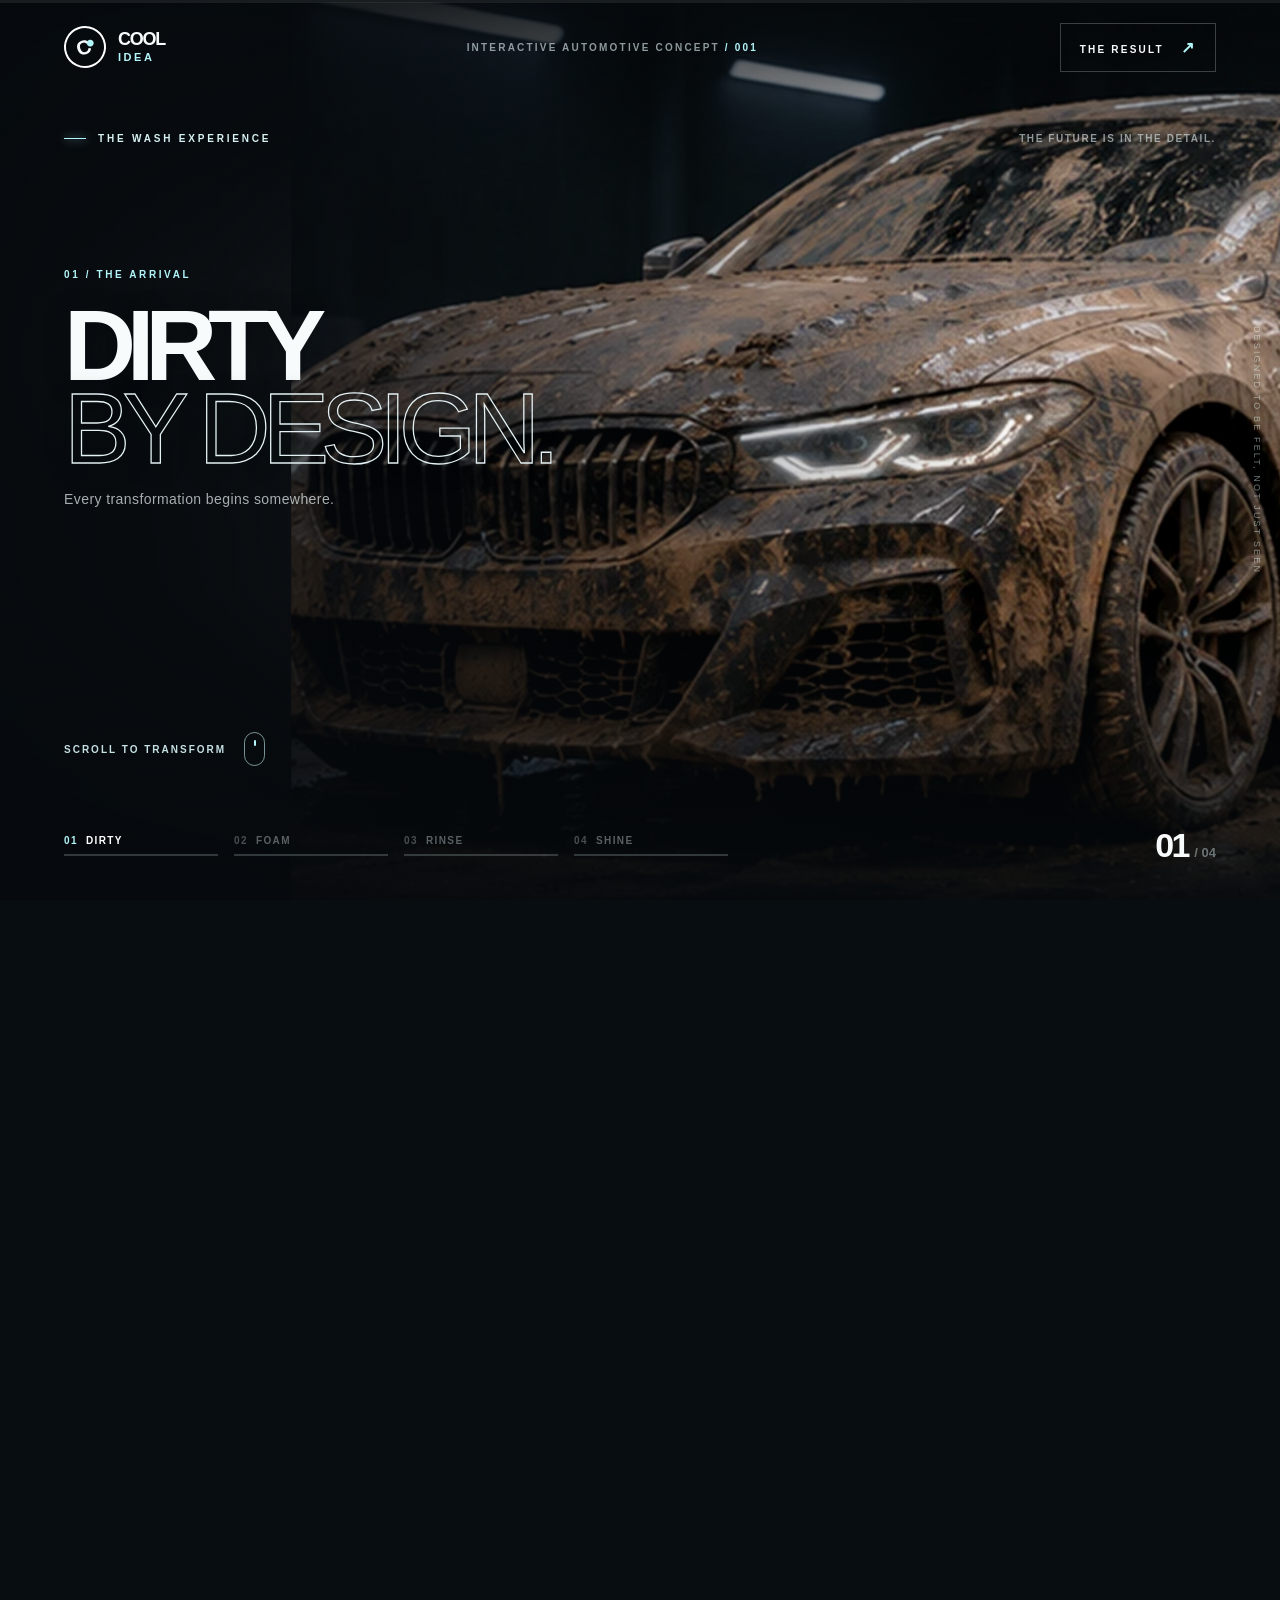
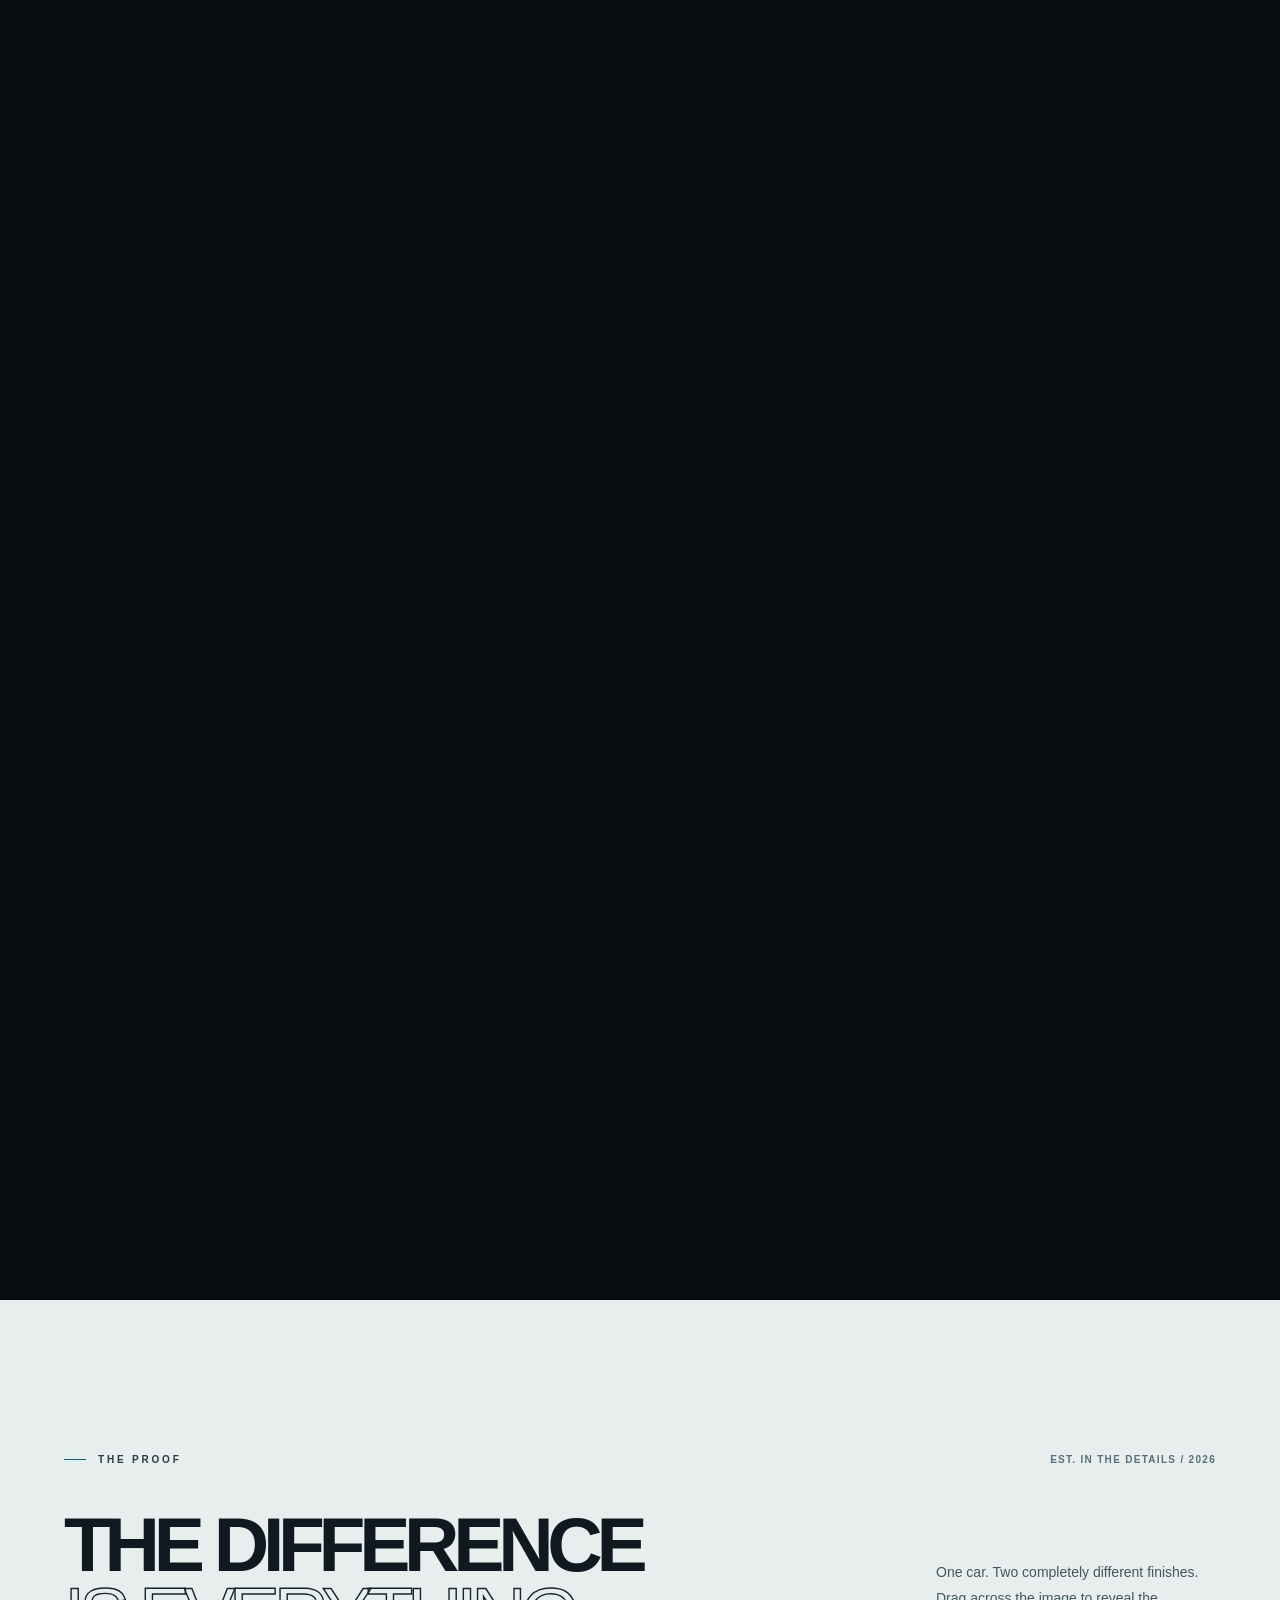
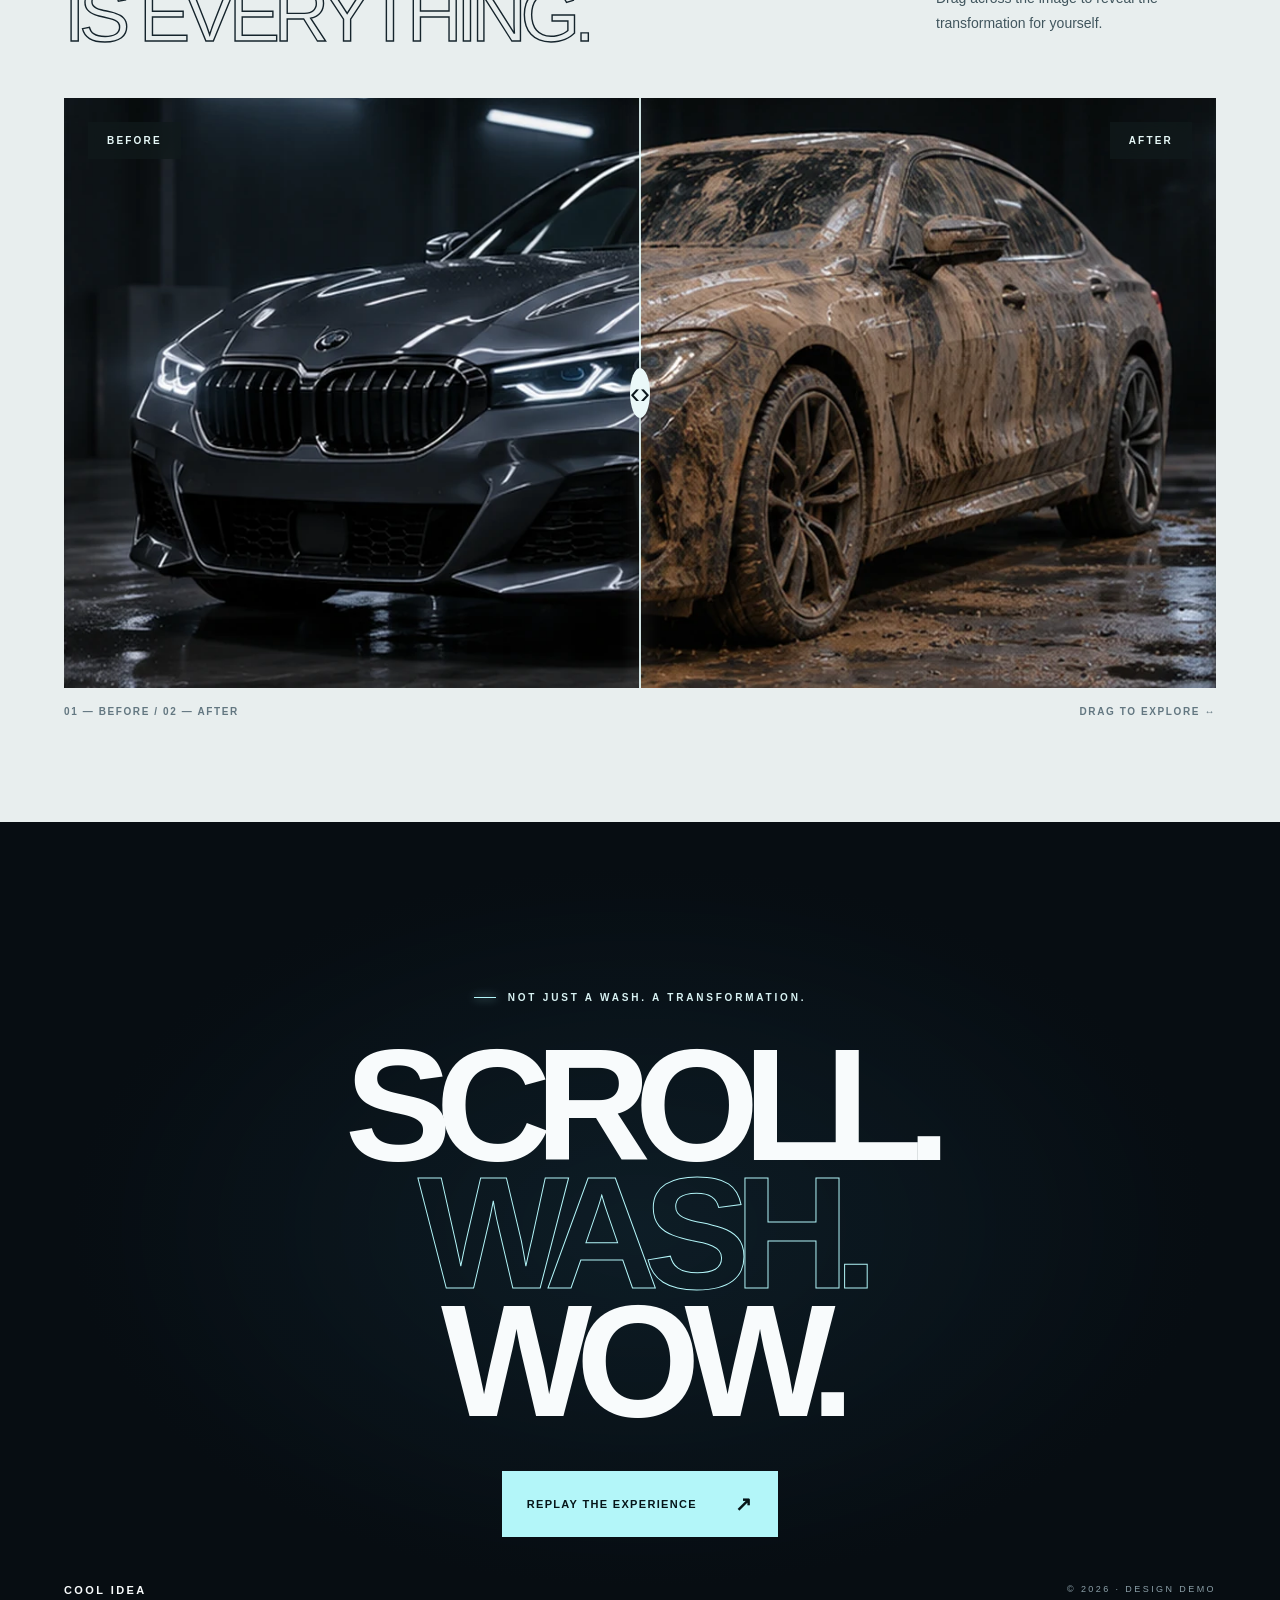
==== index.html @ 7eb56878 "Add files via upload" ====
<!doctype html>
<html lang="en">
<head>
  <meta charset="utf-8" />
  <meta name="viewport" content="width=device-width, initial-scale=1, viewport-fit=cover" />
  <meta name="theme-color" content="#080c10" />
  <meta name="description" content="Cool Idea — a scroll-controlled cinematic car wash concept. Watch a dirty car transform into a pristine finish." />
  <title>Cool Idea — The Wash Experience</title>
  <link rel="preload" href="Assets/dirty.webp" as="image" type="image/webp" />
  <link rel="stylesheet" href="style.css" />
  <script src="script.js" defer></script>
</head>
<body>
  <a class="skip-link" href="#after">Skip animation</a>
  <div class="topline" aria-hidden="true"><span id="readingProgress"></span></div>
  <header class="site-header" aria-label="Website header">
    <a class="brand" href="#top" aria-label="Cool Idea, back to top"><span class="brand-mark">C<span class="brand-dot">•</span></span><span>COOL<span class="brand-second">IDEA</span></span></a>
    <span class="header-center">INTERACTIVE AUTOMOTIVE CONCEPT <em> / 001</em></span>
    <a class="header-link" href="#after">THE RESULT <span aria-hidden="true">↗</span></a>
  </header>
  <main id="top">
    <section id="experience" class="story-scroll" aria-label="Interactive dirty to clean car wash animation">
      <div class="sticky-scene">
        <div class="ambient-glow" aria-hidden="true"></div>
        <div class="backdrop-blur" aria-hidden="true"></div>
        <div class="visual" aria-hidden="true">
          <div class="still-stack" id="stillStack">
            <img class="still first" src="Assets/dirty.webp" alt="" fetchpriority="high" />
            <img class="still" src="Assets/foam.webp" alt="" loading="eager" />
            <img class="still" src="Assets/rinse.webp" alt="" loading="eager" />
            <img class="still" src="Assets/clean.webp" alt="" loading="eager" />
          </div>
          <video id="washVideo" class="wash-video" muted playsinline preload="metadata" tabindex="-1" aria-hidden="true" poster="Assets/dirty.webp">
            <source src="Assets/wash-sequence.mp4" type="video/mp4" />
          </video>
          <div class="wash-mist" id="washMist"></div>
        </div>
        <div class="scene-shading" aria-hidden="true"></div>
        <div class="scene-intro"><span class="eyebrow"><span class="eye-line"></span> THE WASH EXPERIENCE</span><span class="scene-tag">THE FUTURE IS IN THE DETAIL.</span></div>
        <div class="story-copy" aria-live="off">
          <div class="copy-panel is-active" data-step="0"><span class="kicker">01 / THE ARRIVAL</span><h1>DIRTY<br /><em>BY DESIGN.</em></h1><p>Every transformation begins somewhere.</p></div>
          <div class="copy-panel" data-step="1"><span class="kicker">02 / DEEP CLEAN</span><h2>A BLANKET<br /><em>OF FOAM.</em></h2><p>Every inch. Every detail. Nothing missed.</p></div>
          <div class="copy-panel" data-step="2"><span class="kicker">03 / THE RINSE</span><h2>WASH AWAY<br /><em>THE ORDINARY.</em></h2><p>Watch the finish come back to life.</p></div>
          <div class="copy-panel" data-step="3"><span class="kicker">04 / THE REVEAL</span><h2>LIKE<br /><em>NEW AGAIN.</em></h2><p>That just-detailed feeling. Every time.</p></div>
        </div>
        <div class="scroll-prompt" id="scrollPrompt" aria-hidden="true"><span>SCROLL TO TRANSFORM</span><span class="scroll-mouse"><i></i></span></div>
        <div class="scene-bottom">
          <div class="phase-track" aria-label="Wash transformation stages">
            <div class="phase is-current" data-phase="0"><span class="phase-n">01</span><span>DIRTY</span><i></i></div>
            <div class="phase" data-phase="1"><span class="phase-n">02</span><span>FOAM</span><i></i></div>
            <div class="phase" data-phase="2"><span class="phase-n">03</span><span>RINSE</span><i></i></div>
            <div class="phase" data-phase="3"><span class="phase-n">04</span><span>SHINE</span><i></i></div>
          </div>
          <div class="sequence-count"><span id="countStage">01</span> <small>/ 04</small></div>
        </div>
        <span class="edge-label" aria-hidden="true">DESIGNED TO BE FELT, NOT JUST SEEN</span>
      </div>
    </section>

    <section id="after" class="comparison-section">
      <div class="comparison-inner">
        <div class="section-eyebrow"><span class="eyebrow"><span class="eye-line"></span> THE PROOF</span><span class="corner-coordinates">EST. IN THE DETAILS / 2026</span></div>
        <div class="comparison-intro"><h2>THE DIFFERENCE<br /><em>IS EVERYTHING.</em></h2><p>One car. Two completely different finishes. Drag across the image to reveal the transformation for yourself.</p></div>
        <div class="comparison" id="comparison" style="--split:50%;">
          <img src="Assets/dirty.webp" alt="Mud-covered dark grey car before washing" class="comparison-image" loading="lazy" />
          <div class="comparison-clean"><img src="Assets/clean.webp" alt="The same dark grey car spotless and gleaming after washing" class="comparison-image" loading="lazy" /></div>
          <span class="compare-chip before-chip">BEFORE</span><span class="compare-chip after-chip">AFTER</span>
          <span class="compare-line" aria-hidden="true"><span class="compare-handle">‹ <b>›</b></span></span>
          <input id="compareSlider" class="compare-control" type="range" min="0" max="100" value="50" aria-label="Drag to compare before and after car wash" />
        </div>
        <div class="comparison-foot"><span>01 — BEFORE / 02 — AFTER</span><span>DRAG TO EXPLORE <span aria-hidden="true">↔</span></span></div>
      </div>
    </section>

    <section class="end-section" aria-label="Restart animation">
      <span class="eyebrow"><span class="eye-line"></span> NOT JUST A WASH. A TRANSFORMATION.</span>
      <h2>SCROLL.<br /><em>WASH.</em><br />WOW.</h2>
      <a href="#experience" class="replay-button" id="replay">REPLAY THE EXPERIENCE <span aria-hidden="true">↗</span></a>
      <span class="end-mark">COOL IDEA <span>© 2026 · DESIGN DEMO</span></span>
    </section>
  </main>
</body>
</html>
---- style.css ----
:root{color-scheme:dark;--bg:#080d12;--cyan:#b3f6f9;--white:#f8fbfc;--subtle:#a7b8bf}*{box-sizing:border-box}html{scroll-behavior:smooth}body{margin:0;background:var(--bg);color:var(--white);font-family:Arial,Helvetica,sans-serif;-webkit-font-smoothing:antialiased;overflow-x:hidden}a{color:inherit;text-decoration:none}button,input{font:inherit}::selection{background:#7ee5ee;color:#071216}.skip-link{position:absolute;left:8px;top:-100px;padding:12px;background:#fff;color:#000;z-index:200}.skip-link:focus{top:8px}.topline{position:fixed;top:0;left:0;width:100%;height:3px;background:#ffffff14;z-index:90;pointer-events:none}.topline span{display:block;width:0;height:100%;background:var(--cyan);box-shadow:0 0 19px #8efaff}.site-header{position:absolute;z-index:70;top:0;left:0;right:0;height:94px;padding:0 clamp(22px,5vw,82px);display:flex;align-items:center;justify-content:space-between;gap:20px}.brand{display:flex;align-items:center;gap:12px;font-size:18px;font-weight:900;letter-spacing:-.07em;line-height:.8}.brand-mark{display:flex;justify-content:center;align-items:center;letter-spacing:-.14em;font-size:20px;font-weight:900;border:2px solid #fff;border-radius:50%;height:42px;width:42px;transform:rotate(-20deg)}.brand-dot{color:var(--cyan);font-size:24px;line-height:0;transform:translate(-1px,-2px)}.brand-second{display:block;letter-spacing:.23em;color:var(--cyan);font-size:11px;margin-top:6px}.header-center,.header-link{font-size:10px;letter-spacing:.22em;font-weight:800}.header-center{color:#d5e3e8a8}.header-center em{font-style:normal;color:var(--cyan)}.header-link{border:1px solid #dae7e641;padding:14px 19px;transition:background .2s}.header-link:hover{background:#b3f6f91a}.header-link span{margin-left:12px;color:var(--cyan);font-size:16px}.story-scroll{height:500svh;position:relative}.sticky-scene{position:sticky;height:100svh;min-height:560px;top:0;overflow:hidden;background:#070a0e;isolation:isolate}.ambient-glow{position:absolute;inset:0;background:radial-gradient(ellipse at 55% 55%,#33536d6d,#07101650 56%,#080c10 85%);z-index:0}.backdrop-blur{position:absolute;inset:-35px;background:url('Assets/dirty.webp') center/cover;filter:blur(75px) saturate(.6);opacity:.3;z-index:0}.visual{position:absolute;inset:0;z-index:1;overflow:hidden;will-change:transform}.still-stack,.wash-video,.still{position:absolute;inset:0;width:100%;height:100%}.still-stack{transition:opacity .3s}.still{object-fit:cover;object-position:52% 53%;opacity:0;will-change:opacity;filter:saturate(.91) contrast(1.04)}.still.first{opacity:1}.wash-video{object-fit:cover;object-position:52% 53%;opacity:0;pointer-events:none;filter:saturate(.91) contrast(1.04)}.wash-mist{position:absolute;inset:0;opacity:0;pointer-events:none;mix-blend-mode:screen;background:linear-gradient(108deg,transparent 25%,#d7f9ff06 34%,#dbfaff66 45%,#f8ffff17 52%,transparent 63%),repeating-linear-gradient(103deg,transparent 0 17px,#dbfaff15 18px 20px,transparent 23px 52px);filter:blur(9px);transform:translateX(-35%);will-change:transform,opacity}.scene-shading{position:absolute;inset:0;z-index:2;pointer-events:none;background:linear-gradient(90deg,#060a0ee3 0%,#060a0ec2 18%,#060a0e44 54%,transparent 82%),linear-gradient(180deg,#05090ccf 0%,transparent 21%,transparent 66%,#05090cf2 100%)}.scene-intro{position:absolute;z-index:5;left:clamp(22px,5vw,82px);right:clamp(22px,5vw,82px);top:133px;display:flex;align-items:center;justify-content:space-between;gap:14px}.eyebrow{font-size:10px;letter-spacing:.28em;color:#d8f2f3;font-weight:800;display:inline-flex;gap:12px;align-items:center}.eye-line{width:22px;height:1px;background:var(--cyan);box-shadow:0 0 10px var(--cyan)}.scene-tag{font-size:10px;letter-spacing:.16em;font-weight:700;color:#e0eced9c}.story-copy{position:absolute;left:clamp(22px,5vw,82px);top:38%;transform:translateY(-29%);z-index:6;width:min(730px,70vw);height:270px;pointer-events:none}.copy-panel{position:absolute;inset:0;opacity:0;transform:translateY(26px);transition:opacity .45s ease,transform .6s cubic-bezier(.19,1,.22,1)}.copy-panel.is-active{opacity:1;transform:translateY(0)}.kicker{font-size:10px;font-weight:800;letter-spacing:.26em;color:var(--cyan)}.copy-panel h1,.copy-panel h2{margin:23px 0 18px;font-size:clamp(62px,7.8vw,135px);font-weight:900;letter-spacing:-.093em;line-height:.83;text-transform:uppercase;text-shadow:0 3px 25px #050a0b6b}.copy-panel em{font-weight:500;font-style:normal;color:transparent;-webkit-text-stroke:1.3px #e4f1f4;letter-spacing:-.082em}.copy-panel p{font-size:14px;letter-spacing:.03em;color:#e4edf0b8;max-width:375px;line-height:1.5}.scroll-prompt{position:absolute;z-index:5;bottom:134px;left:clamp(22px,5vw,82px);display:flex;align-items:center;gap:18px;color:#c6e1e4;font-size:10px;letter-spacing:.2em;font-weight:800;transition:opacity .4s}.scroll-mouse{border:1px solid #b9dde1a6;width:21px;height:34px;border-radius:14px;display:flex;justify-content:center;padding-top:7px}.scroll-mouse i{height:6px;width:2px;border-radius:2px;background:var(--cyan);animation:scrolltick 1.7s infinite}@keyframes scrolltick{0%,100%{transform:translateY(0);opacity:0}35%{opacity:1}75%{transform:translateY(11px);opacity:0}}.scene-bottom{position:absolute;z-index:6;bottom:35px;left:clamp(22px,5vw,82px);right:clamp(22px,5vw,82px);display:flex;align-items:center;justify-content:space-between;gap:35px}.phase-track{display:grid;grid-template-columns:repeat(4,minmax(0,154px));gap:16px;width:min(740px,83%)}.phase{display:grid;grid-template-columns:auto 1fr;gap:8px;align-items:center;color:#f3ffff5b;font-size:10px;letter-spacing:.14em;font-weight:800;transition:color .2s}.phase-n{color:#f3ffff48}.phase i{grid-column:1/-1;height:2px;background:#e5fbfc32;position:relative;overflow:hidden}.phase i::after{content:'';position:absolute;inset:0;background:var(--cyan);transform-origin:left;transform:scaleX(0);transition:transform .25s}.phase.is-done,.phase.is-current{color:#fff}.phase.is-done i::after{transform:scaleX(1)}.phase.is-current i::after{transform:scaleX(var(--phase-progress,0))}.phase.is-current .phase-n{color:var(--cyan)}.sequence-count{font-size:34px;font-weight:800;white-space:nowrap;letter-spacing:-.08em;font-variant-numeric:tabular-nums}.sequence-count small{font-size:13px;letter-spacing:0;color:#d8eeed71}.edge-label{position:absolute;right:18px;top:50%;writing-mode:vertical-rl;z-index:3;font-size:9px;letter-spacing:.24em;color:#dff8f67a;transform:translateY(-50%)}.comparison-section{background:#e8eeee;color:#10191f;padding:clamp(95px,12vw,165px) clamp(22px,5vw,82px) 105px}.comparison-inner{max-width:1320px;margin:0 auto}.section-eyebrow{display:flex;justify-content:space-between;align-items:center;gap:12px}.comparison-section .eyebrow{color:#233c47}.comparison-section .eye-line{background:#185d6c}.corner-coordinates{font-size:10px;color:#55707a;letter-spacing:.13em;font-weight:700}.comparison-intro{display:flex;gap:30px;align-items:end;justify-content:space-between;margin:44px 0 48px}.comparison-intro h2{margin:0;line-height:.92;font-size:clamp(46px,6vw,93px);letter-spacing:-.082em;font-weight:900}.comparison-intro h2 em{font-weight:400;font-style:normal;color:transparent;-webkit-text-stroke:1.4px #15242c}.comparison-intro p{font-size:14px;line-height:1.8;color:#41565e;max-width:280px}.comparison{--split:50%;position:relative;aspect-ratio:16/8.2;background:#0c1418;overflow:hidden;touch-action:pan-y;isolation:isolate}.comparison-image{display:block;position:absolute;inset:0;width:100%;height:100%;object-fit:cover;object-position:center}.comparison-clean{position:absolute;inset:0;clip-path:inset(0 calc(100% - var(--split)) 0 0);pointer-events:none}.compare-chip{position:absolute;top:24px;z-index:3;padding:13px 19px;background:#111a1bbd;backdrop-filter:blur(10px);color:#e6f8f7;font-size:10px;font-weight:900;letter-spacing:.22em}.before-chip{left:24px}.after-chip{right:24px}.compare-line{position:absolute;left:var(--split);top:0;bottom:0;width:2px;background:#ebffffdf;z-index:4;transform:translateX(-50%);display:flex;justify-content:center;align-items:center;pointer-events:none;box-shadow:0 0 19px #fff8}.compare-handle{background:#eaf8f8;color:#0c171c;width:50px;height:50px;border-radius:50%;display:flex;align-items:center;justify-content:space-evenly;font-size:30px;font-weight:400;box-shadow:0 4px 15px #0015}.compare-handle b{font-weight:400}.compare-control{position:absolute;inset:0;width:100%;height:100%;z-index:5;margin:0;opacity:0;cursor:ew-resize}.comparison-foot{display:flex;justify-content:space-between;gap:15px;margin-top:18px;color:#637781;font-size:10px;font-weight:800;letter-spacing:.16em}.end-section{min-height:90svh;padding:110px clamp(22px,5vw,82px) 36px;display:flex;flex-direction:column;align-items:center;justify-content:center;text-align:center;background:radial-gradient(ellipse at 50% 50%,#1634436b,#070d12 63%);position:relative;overflow:hidden}.end-section h2{margin:38px auto 46px;font-size:clamp(85px,12.5vw,180px);letter-spacing:-.1em;line-height:.8;font-weight:900}.end-section h2 em{font-style:normal;color:transparent;-webkit-text-stroke:1px var(--cyan)}.replay-button{display:flex;gap:38px;align-items:center;justify-content:space-between;font-size:11px;font-weight:800;letter-spacing:.12em;color:#061519;background:var(--cyan);padding:21px 25px;transition:transform .2s,background .2s}.replay-button:hover{transform:translateY(-4px);background:#eaffff}.replay-button span{font-size:20px}.end-mark{position:absolute;bottom:36px;left:clamp(22px,5vw,82px);right:clamp(22px,5vw,82px);display:flex;justify-content:space-between;font-size:11px;letter-spacing:.22em;font-weight:800;text-align:left}.end-mark span{color:#8ca0a9;font-weight:500;font-size:9px}@media(max-width:900px){.header-center{display:none}.story-copy{width:80vw;top:32%}.copy-panel h1,.copy-panel h2{font-size:clamp(58px,9.4vw,100px)}.visual .still,.visual .wash-video{object-fit:cover}.scene-shading{background:linear-gradient(90deg,#060a0ed0 0%,#060a0e57 65%,transparent 94%),linear-gradient(180deg,#05090cdb 0%,transparent 20%,transparent 63%,#05090cf5 100%)}}@media(max-width:600px){.site-header{height:78px;padding:0 20px}.brand{font-size:16px}.brand-mark{width:35px;height:35px;font-size:17px}.brand-second{font-size:10px}.header-link{font-size:9px;padding:12px 11px}.header-link span{margin-left:4px}.story-scroll{height:440svh}.sticky-scene{min-height:0}.scene-intro{top:102px;left:21px;right:21px}.scene-intro .eyebrow{font-size:9px;letter-spacing:.14em}.scene-tag{display:none}.story-copy{left:21px;right:16px;top:27%;transform:translateY(-16%);height:270px;width:calc(100% - 37px)}.copy-panel h1,.copy-panel h2{font-size:clamp(52px,13.5vw,77px);margin:18px 0 16px;letter-spacing:-.08em}.copy-panel h2{font-size:clamp(50px,11.5vw,67px)}.copy-panel em{-webkit-text-stroke:1px #e4f1f4}.copy-panel p{font-size:13px;max-width:245px}.visual .still,.visual .wash-video{object-fit:contain;object-position:center 56%;transform:scale(1.03)}.visual{top:5%}.backdrop-blur{opacity:.39}.scene-shading{background:linear-gradient(180deg,#05090ce7 0%,#05090c71 27%,transparent 48%,transparent 67%,#05090cf4 91%,#05090c 100%)}.scroll-prompt{left:21px;bottom:120px;font-size:9px}.scene-bottom{left:21px;right:21px;bottom:33px;gap:8px;align-items:end}.phase-track{width:100%;gap:8px;grid-template-columns:repeat(4,minmax(0,1fr))}.phase{display:flex;flex-direction:column;align-items:start;font-size:9px;gap:5px}.phase .phase-n{font-size:9px}.phase i{width:100%;height:2px}.sequence-count{display:none}.edge-label{display:none}.comparison-section{padding:85px 20px 80px}.comparison-intro{flex-direction:column;align-items:start;margin:33px 0}.comparison-intro h2{font-size:clamp(43px,10vw,65px)}.comparison-intro p{margin:4px 0 0;max-width:320px}.corner-coordinates{display:none}.comparison{aspect-ratio:4/4.1}.comparison-image{object-fit:cover;object-position:51%}.compare-chip{padding:11px;top:12px;letter-spacing:.1em;font-size:9px}.before-chip{left:12px}.after-chip{right:12px}.comparison-foot{font-size:9px;letter-spacing:.08em}.end-section{min-height:80svh;padding:100px 20px 80px}.end-section h2{font-size:clamp(79px,20vw,110px)}.end-mark{left:20px;right:20px;bottom:24px;font-size:10px}.end-mark span{font-size:8px}}@media(prefers-reduced-motion:reduce){html{scroll-behavior:auto}*,*::before,*::after{animation-duration:.01ms!important;transition-duration:.01ms!important}}
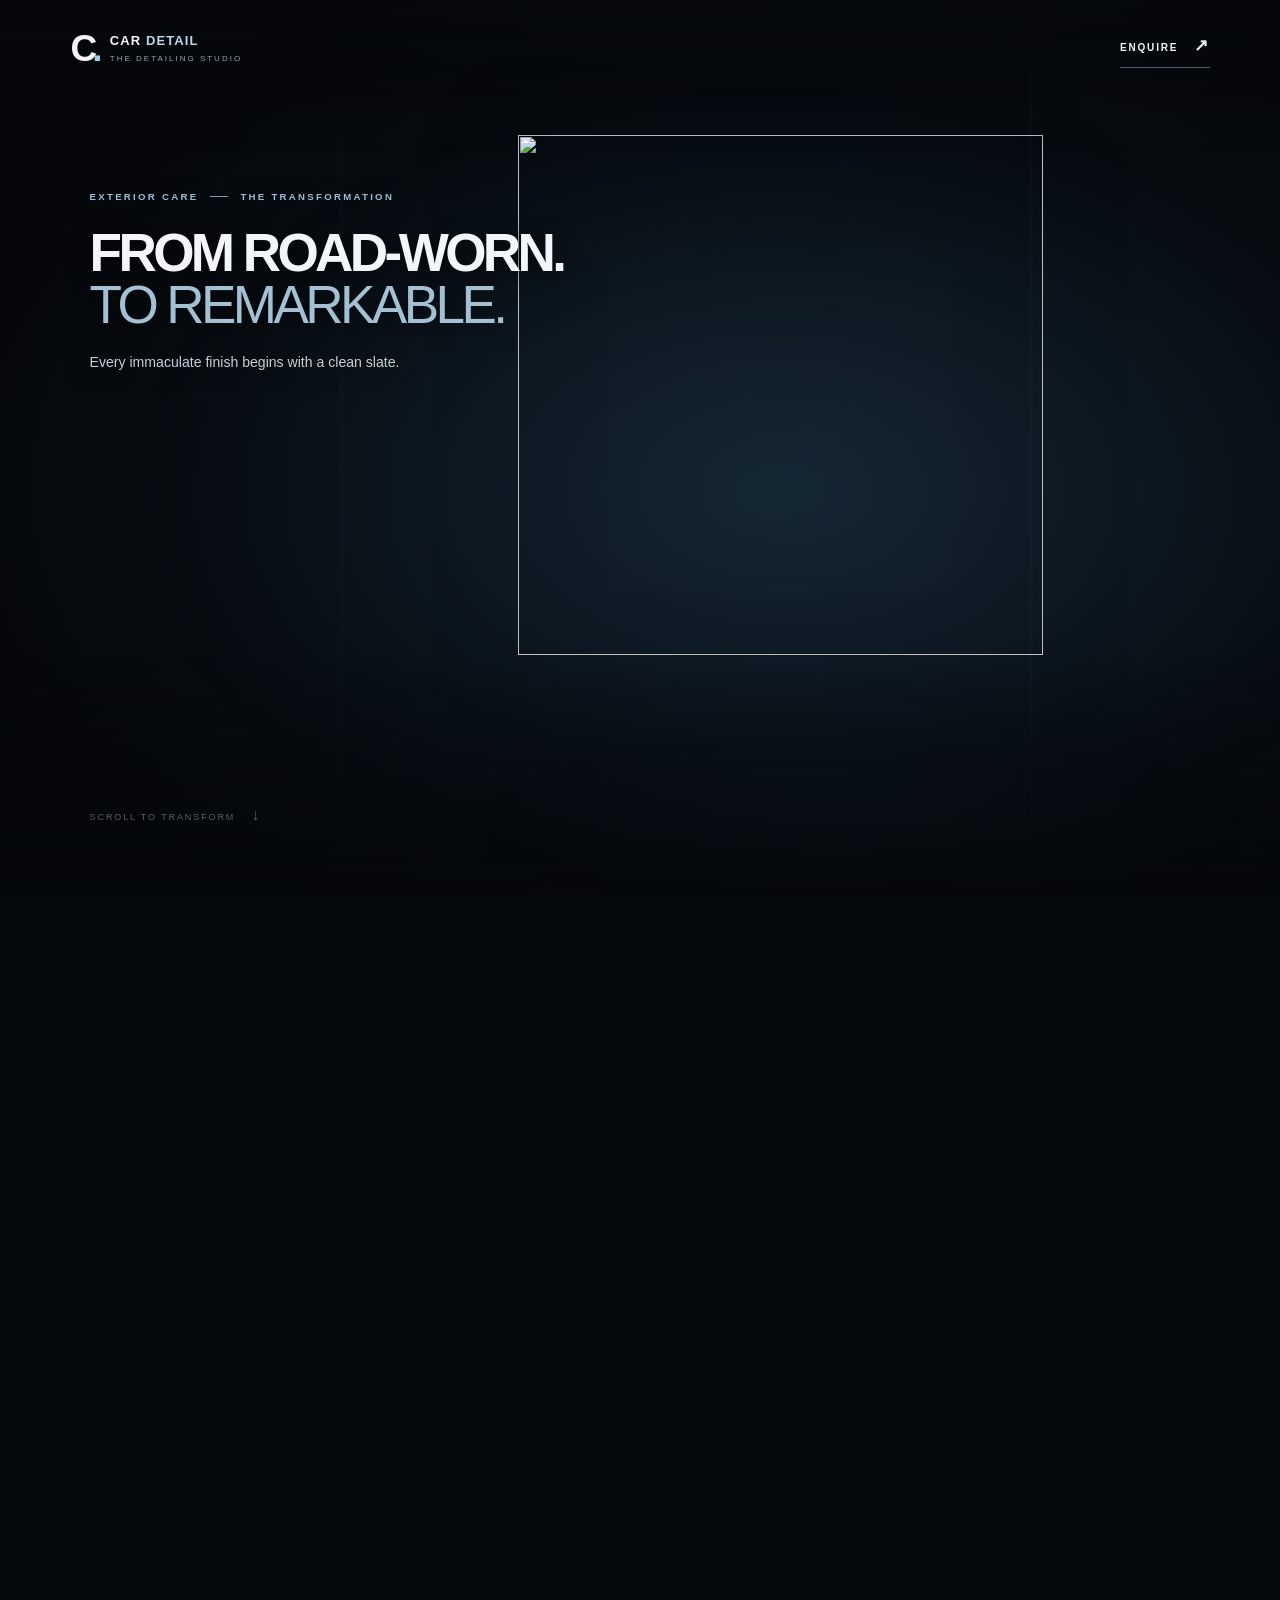
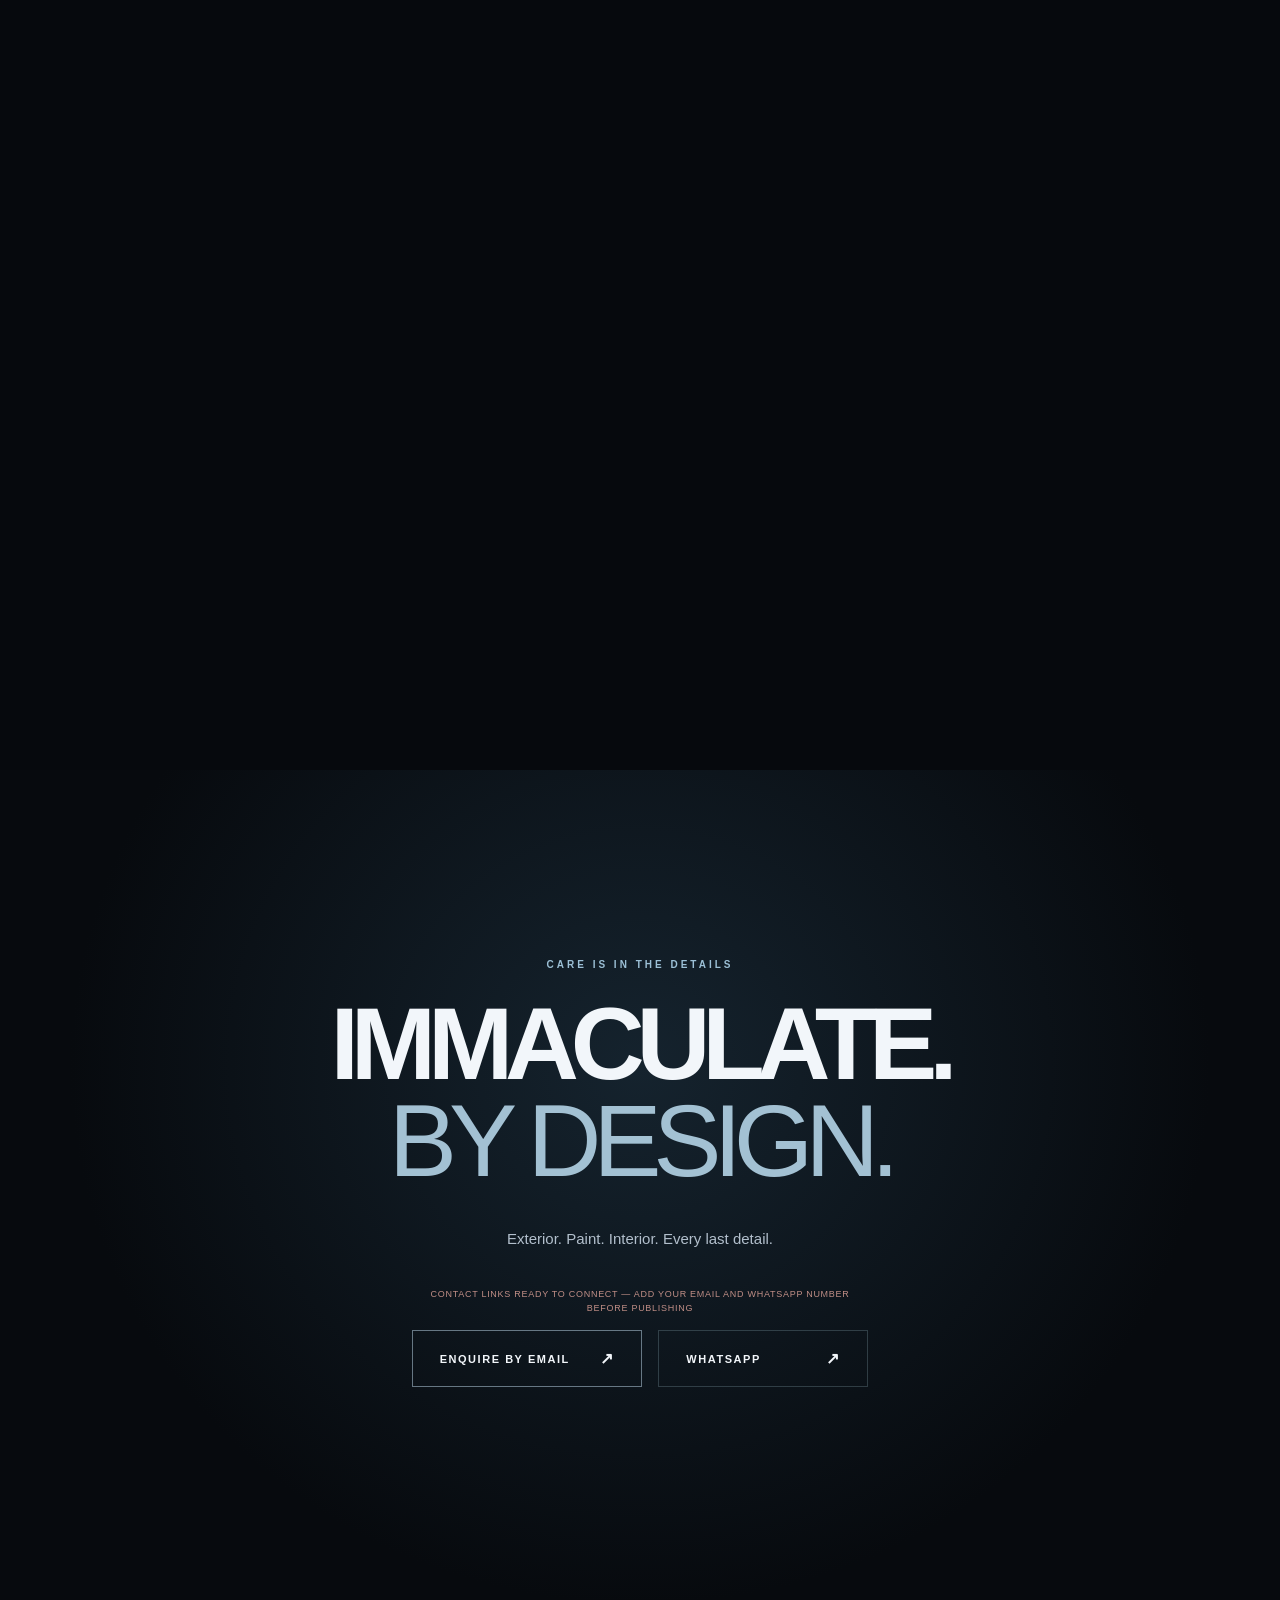
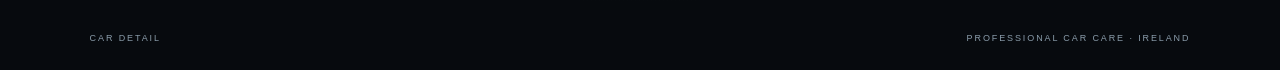
==== commit 6d3a889d: "Add files via upload" ====
--- a/index.html
+++ b/index.html
@@ -1,82 +1,101 @@
 <!doctype html>
 <html lang="en">
 <head>
-  <meta charset="utf-8" />
-  <meta name="viewport" content="width=device-width, initial-scale=1, viewport-fit=cover" />
-  <meta name="theme-color" content="#080c10" />
-  <meta name="description" content="Cool Idea — a scroll-controlled cinematic car wash concept. Watch a dirty car transform into a pristine finish." />
-  <title>Cool Idea — The Wash Experience</title>
-  <link rel="preload" href="Assets/dirty.webp" as="image" type="image/webp" />
-  <link rel="stylesheet" href="style.css" />
+  <meta charset="utf-8">
+  <meta name="viewport" content="width=device-width,initial-scale=1,viewport-fit=cover">
+  <meta name="theme-color" content="#070a0e">
+  <meta name="description" content="A premium, scroll-controlled automotive detailing experience: from wash to paint correction, interior deep clean, and lens restoration.">
+  <title>CAR DETAIL — Made Immaculate</title>
+  <link rel="stylesheet" href="style.css">
   <script src="script.js" defer></script>
 </head>
 <body>
-  <a class="skip-link" href="#after">Skip animation</a>
-  <div class="topline" aria-hidden="true"><span id="readingProgress"></span></div>
-  <header class="site-header" aria-label="Website header">
-    <a class="brand" href="#top" aria-label="Cool Idea, back to top"><span class="brand-mark">C<span class="brand-dot">•</span></span><span>COOL<span class="brand-second">IDEA</span></span></a>
-    <span class="header-center">INTERACTIVE AUTOMOTIVE CONCEPT <em> / 001</em></span>
-    <a class="header-link" href="#after">THE RESULT <span aria-hidden="true">↗</span></a>
+  <a class="skip-link" href="#contact">Skip animations</a>
+  <header class="header">
+    <a class="brand" href="#top" aria-label="Car Detail home"><span class="brand-mark" aria-hidden="true">C<span>.</span></span><span>CAR <b>DETAIL</b><small>THE DETAILING STUDIO</small></span></a>
+    <a class="header-cta" href="#contact">ENQUIRE <span aria-hidden="true">↗</span></a>
   </header>
   <main id="top">
-    <section id="experience" class="story-scroll" aria-label="Interactive dirty to clean car wash animation">
-      <div class="sticky-scene">
-        <div class="ambient-glow" aria-hidden="true"></div>
-        <div class="backdrop-blur" aria-hidden="true"></div>
-        <div class="visual" aria-hidden="true">
-          <div class="still-stack" id="stillStack">
-            <img class="still first" src="Assets/dirty.webp" alt="" fetchpriority="high" />
-            <img class="still" src="Assets/foam.webp" alt="" loading="eager" />
-            <img class="still" src="Assets/rinse.webp" alt="" loading="eager" />
-            <img class="still" src="Assets/clean.webp" alt="" loading="eager" />
+    <section id="journey" class="journey" aria-label="Four-stage car detailing experience">
+      <div class="screen">
+        <div class="scene scene-wash" data-scene="wash">
+          <div class="ambient ambient-blue"></div>
+          <div class="environment-lines"></div>
+          <div class="art art-wash" aria-hidden="true">
+            <img src="Assets/wash-01-dirty.webp" class="wash-state state-dirty" alt="">
+            <img src="Assets/wash-02-foam.webp" class="wash-state state-foam" alt="">
+            <img src="Assets/wash-03-rinse.webp" class="wash-state state-rinse" alt="">
+            <img src="Assets/wash-04-clean.webp" class="wash-state state-clean" alt="">
+            <canvas class="water-canvas" aria-hidden="true"></canvas>
+            <div class="studio-floor"></div>
           </div>
-          <video id="washVideo" class="wash-video" muted playsinline preload="metadata" tabindex="-1" aria-hidden="true" poster="Assets/dirty.webp">
-            <source src="Assets/wash-sequence.mp4" type="video/mp4" />
-          </video>
-          <div class="wash-mist" id="washMist"></div>
+          <div class="story">
+            <div class="eyebrow">EXTERIOR CARE <span></span> THE TRANSFORMATION</div>
+            <h1>FROM ROAD-WORN.<br><em>TO REMARKABLE.</em></h1>
+            <p>Every immaculate finish begins with a clean slate.</p>
+          </div>
+          <div class="service"><span class="service-eyebrow">EXTERIOR WASH</span><span class="service-name">Mini Detail</span><strong>€90</strong></div>
+          <div class="scroll-hint">SCROLL TO TRANSFORM <span aria-hidden="true">↓</span></div>
         </div>
-        <div class="scene-shading" aria-hidden="true"></div>
-        <div class="scene-intro"><span class="eyebrow"><span class="eye-line"></span> THE WASH EXPERIENCE</span><span class="scene-tag">THE FUTURE IS IN THE DETAIL.</span></div>
-        <div class="story-copy" aria-live="off">
-          <div class="copy-panel is-active" data-step="0"><span class="kicker">01 / THE ARRIVAL</span><h1>DIRTY<br /><em>BY DESIGN.</em></h1><p>Every transformation begins somewhere.</p></div>
-          <div class="copy-panel" data-step="1"><span class="kicker">02 / DEEP CLEAN</span><h2>A BLANKET<br /><em>OF FOAM.</em></h2><p>Every inch. Every detail. Nothing missed.</p></div>
-          <div class="copy-panel" data-step="2"><span class="kicker">03 / THE RINSE</span><h2>WASH AWAY<br /><em>THE ORDINARY.</em></h2><p>Watch the finish come back to life.</p></div>
-          <div class="copy-panel" data-step="3"><span class="kicker">04 / THE REVEAL</span><h2>LIKE<br /><em>NEW AGAIN.</em></h2><p>That just-detailed feeling. Every time.</p></div>
+        <div class="scene scene-polish" data-scene="polish">
+          <div class="ambient ambient-blue"></div>
+          <div class="art art-polish" aria-hidden="true">
+            <img src="Assets/wash-04-clean.webp" class="polish-wide" alt="">
+            <div class="paint-world">
+              <img src="Assets/paint-scratched.webp" class="paint-layer paint-scratch" alt="">
+              <img src="Assets/paint-buffing.webp" class="paint-layer paint-work" alt="">
+              <img src="Assets/paint-finished.webp" class="paint-layer paint-finish" alt="">
+              <div class="light-sweep"></div>
+            </div>
+            <img src="Assets/polish-tool.webp" class="tool polish-buffer" alt="">
+          </div>
+          <div class="story">
+            <div class="eyebrow">PRECISION PAINT CORRECTION</div>
+            <h2>CLOSER.<br><em>TO PERFECTION.</em></h2>
+            <p>Every swirl mark removed. Every reflection restored.</p>
+          </div>
+          <div class="service"><span class="service-eyebrow">PAINT CORRECTION</span><span class="service-name">Full Detail</span><strong>€200</strong></div>
         </div>
-        <div class="scroll-prompt" id="scrollPrompt" aria-hidden="true"><span>SCROLL TO TRANSFORM</span><span class="scroll-mouse"><i></i></span></div>
-        <div class="scene-bottom">
-          <div class="phase-track" aria-label="Wash transformation stages">
-            <div class="phase is-current" data-phase="0"><span class="phase-n">01</span><span>DIRTY</span><i></i></div>
-            <div class="phase" data-phase="1"><span class="phase-n">02</span><span>FOAM</span><i></i></div>
-            <div class="phase" data-phase="2"><span class="phase-n">03</span><span>RINSE</span><i></i></div>
-            <div class="phase" data-phase="3"><span class="phase-n">04</span><span>SHINE</span><i></i></div>
+        <div class="scene scene-interior" data-scene="interior">
+          <div class="ambient ambient-slate"></div>
+          <div class="art art-interior" aria-hidden="true">
+            <img src="Assets/wash-04-clean.webp" class="enter-car" alt="">
+            <div class="inside-view">
+              <img src="Assets/interior-dirty.webp" class="inside-img before" alt="">
+              <img src="Assets/interior-clean.webp" class="inside-img after" alt="">
+              <img src="Assets/vacuum-tool.webp" class="tool vacuum-tool" alt="">
+            </div>
           </div>
-          <div class="sequence-count"><span id="countStage">01</span> <small>/ 04</small></div>
+          <div class="story">
+            <div class="eyebrow">INTERIOR CARE <span></span> STEP INSIDE</div>
+            <h2>NOT A CORNER<br><em>OVERLOOKED.</em></h2>
+            <p>From the seat stitching to the last grain of dust.</p>
+          </div>
+          <div class="service"><span class="service-eyebrow">INTERIOR DEEP CLEAN</span><span class="service-name">Deep Vacuum</span><strong>EXTRA</strong></div>
         </div>
-        <span class="edge-label" aria-hidden="true">DESIGNED TO BE FELT, NOT JUST SEEN</span>
+        <div class="scene scene-tail" data-scene="tail">
+          <div class="ambient ambient-red"></div>
+          <div class="art art-tail" aria-hidden="true">
+            <div class="rear-zoom"><img src="Assets/tail-dirty.webp" class="tail-image before" alt=""><img src="Assets/tail-clean.webp" class="tail-image after" alt=""></div>
+            <div class="tail-glint"></div>
+          </div>
+          <div class="story">
+            <div class="eyebrow">THE FINAL DETAIL <span></span> LENS RESTORATION</div>
+            <h2>EVERY DETAIL.<br><em>REDEFINED.</em></h2>
+            <p>Renew clarity. Refine the finish. Leave nothing behind.</p>
+          </div>
+          <div class="service"><span class="service-eyebrow">LENS RESTORATION</span><span class="service-name">Taillight Revival</span><strong>EXTRA</strong></div>
+        </div>
+        <div class="screen-shade" aria-hidden="true"></div>
       </div>
     </section>
-
-    <section id="after" class="comparison-section">
-      <div class="comparison-inner">
-        <div class="section-eyebrow"><span class="eyebrow"><span class="eye-line"></span> THE PROOF</span><span class="corner-coordinates">EST. IN THE DETAILS / 2026</span></div>
-        <div class="comparison-intro"><h2>THE DIFFERENCE<br /><em>IS EVERYTHING.</em></h2><p>One car. Two completely different finishes. Drag across the image to reveal the transformation for yourself.</p></div>
-        <div class="comparison" id="comparison" style="--split:50%;">
-          <img src="Assets/dirty.webp" alt="Mud-covered dark grey car before washing" class="comparison-image" loading="lazy" />
-          <div class="comparison-clean"><img src="Assets/clean.webp" alt="The same dark grey car spotless and gleaming after washing" class="comparison-image" loading="lazy" /></div>
-          <span class="compare-chip before-chip">BEFORE</span><span class="compare-chip after-chip">AFTER</span>
-          <span class="compare-line" aria-hidden="true"><span class="compare-handle">‹ <b>›</b></span></span>
-          <input id="compareSlider" class="compare-control" type="range" min="0" max="100" value="50" aria-label="Drag to compare before and after car wash" />
-        </div>
-        <div class="comparison-foot"><span>01 — BEFORE / 02 — AFTER</span><span>DRAG TO EXPLORE <span aria-hidden="true">↔</span></span></div>
-      </div>
-    </section>
-
-    <section class="end-section" aria-label="Restart animation">
-      <span class="eyebrow"><span class="eye-line"></span> NOT JUST A WASH. A TRANSFORMATION.</span>
-      <h2>SCROLL.<br /><em>WASH.</em><br />WOW.</h2>
-      <a href="#experience" class="replay-button" id="replay">REPLAY THE EXPERIENCE <span aria-hidden="true">↗</span></a>
-      <span class="end-mark">COOL IDEA <span>© 2026 · DESIGN DEMO</span></span>
+    <section class="closing" id="contact">
+      <span class="ending-label">CARE IS IN THE DETAILS</span>
+      <h2>IMMACULATE.<br><em>BY DESIGN.</em></h2>
+      <p>Exterior. Paint. Interior. Every last detail.</p>
+      <div class="contact-note">CONTACT LINKS READY TO CONNECT — ADD YOUR EMAIL AND WHATSAPP NUMBER BEFORE PUBLISHING</div>
+      <div class="contact-actions"><a href="mailto:YOUR-EMAIL@example.com?subject=Car%20detailing%20enquiry" class="action">ENQUIRE BY EMAIL <span>↗</span></a><a href="https://wa.me/353000000000?text=Hello%2C%20I%27d%20like%20to%20enquire%20about%20detailing" class="action subtle" target="_blank" rel="noopener noreferrer">WHATSAPP <span>↗</span></a></div>
+      <footer><span>CAR DETAIL</span><span>PROFESSIONAL CAR CARE · IRELAND</span></footer>
     </section>
   </main>
 </body>
--- a/style.css
+++ b/style.css
@@ -1 +1,13 @@
-:root{color-scheme:dark;--bg:#080d12;--cyan:#b3f6f9;--white:#f8fbfc;--subtle:#a7b8bf}*{box-sizing:border-box}html{scroll-behavior:smooth}body{margin:0;background:var(--bg);color:var(--white);font-family:Arial,Helvetica,sans-serif;-webkit-font-smoothing:antialiased;overflow-x:hidden}a{color:inherit;text-decoration:none}button,input{font:inherit}::selection{background:#7ee5ee;color:#071216}.skip-link{position:absolute;left:8px;top:-100px;padding:12px;background:#fff;color:#000;z-index:200}.skip-link:focus{top:8px}.topline{position:fixed;top:0;left:0;width:100%;height:3px;background:#ffffff14;z-index:90;pointer-events:none}.topline span{display:block;width:0;height:100%;background:var(--cyan);box-shadow:0 0 19px #8efaff}.site-header{position:absolute;z-index:70;top:0;left:0;right:0;height:94px;padding:0 clamp(22px,5vw,82px);display:flex;align-items:center;justify-content:space-between;gap:20px}.brand{display:flex;align-items:center;gap:12px;font-size:18px;font-weight:900;letter-spacing:-.07em;line-height:.8}.brand-mark{display:flex;justify-content:center;align-items:center;letter-spacing:-.14em;font-size:20px;font-weight:900;border:2px solid #fff;border-radius:50%;height:42px;width:42px;transform:rotate(-20deg)}.brand-dot{color:var(--cyan);font-size:24px;line-height:0;transform:translate(-1px,-2px)}.brand-second{display:block;letter-spacing:.23em;color:var(--cyan);font-size:11px;margin-top:6px}.header-center,.header-link{font-size:10px;letter-spacing:.22em;font-weight:800}.header-center{color:#d5e3e8a8}.header-center em{font-style:normal;color:var(--cyan)}.header-link{border:1px solid #dae7e641;padding:14px 19px;transition:background .2s}.header-link:hover{background:#b3f6f91a}.header-link span{margin-left:12px;color:var(--cyan);font-size:16px}.story-scroll{height:500svh;position:relative}.sticky-scene{position:sticky;height:100svh;min-height:560px;top:0;overflow:hidden;background:#070a0e;isolation:isolate}.ambient-glow{position:absolute;inset:0;background:radial-gradient(ellipse at 55% 55%,#33536d6d,#07101650 56%,#080c10 85%);z-index:0}.backdrop-blur{position:absolute;inset:-35px;background:url('Assets/dirty.webp') center/cover;filter:blur(75px) saturate(.6);opacity:.3;z-index:0}.visual{position:absolute;inset:0;z-index:1;overflow:hidden;will-change:transform}.still-stack,.wash-video,.still{position:absolute;inset:0;width:100%;height:100%}.still-stack{transition:opacity .3s}.still{object-fit:cover;object-position:52% 53%;opacity:0;will-change:opacity;filter:saturate(.91) contrast(1.04)}.still.first{opacity:1}.wash-video{object-fit:cover;object-position:52% 53%;opacity:0;pointer-events:none;filter:saturate(.91) contrast(1.04)}.wash-mist{position:absolute;inset:0;opacity:0;pointer-events:none;mix-blend-mode:screen;background:linear-gradient(108deg,transparent 25%,#d7f9ff06 34%,#dbfaff66 45%,#f8ffff17 52%,transparent 63%),repeating-linear-gradient(103deg,transparent 0 17px,#dbfaff15 18px 20px,transparent 23px 52px);filter:blur(9px);transform:translateX(-35%);will-change:transform,opacity}.scene-shading{position:absolute;inset:0;z-index:2;pointer-events:none;background:linear-gradient(90deg,#060a0ee3 0%,#060a0ec2 18%,#060a0e44 54%,transparent 82%),linear-gradient(180deg,#05090ccf 0%,transparent 21%,transparent 66%,#05090cf2 100%)}.scene-intro{position:absolute;z-index:5;left:clamp(22px,5vw,82px);right:clamp(22px,5vw,82px);top:133px;display:flex;align-items:center;justify-content:space-between;gap:14px}.eyebrow{font-size:10px;letter-spacing:.28em;color:#d8f2f3;font-weight:800;display:inline-flex;gap:12px;align-items:center}.eye-line{width:22px;height:1px;background:var(--cyan);box-shadow:0 0 10px var(--cyan)}.scene-tag{font-size:10px;letter-spacing:.16em;font-weight:700;color:#e0eced9c}.story-copy{position:absolute;left:clamp(22px,5vw,82px);top:38%;transform:translateY(-29%);z-index:6;width:min(730px,70vw);height:270px;pointer-events:none}.copy-panel{position:absolute;inset:0;opacity:0;transform:translateY(26px);transition:opacity .45s ease,transform .6s cubic-bezier(.19,1,.22,1)}.copy-panel.is-active{opacity:1;transform:translateY(0)}.kicker{font-size:10px;font-weight:800;letter-spacing:.26em;color:var(--cyan)}.copy-panel h1,.copy-panel h2{margin:23px 0 18px;font-size:clamp(62px,7.8vw,135px);font-weight:900;letter-spacing:-.093em;line-height:.83;text-transform:uppercase;text-shadow:0 3px 25px #050a0b6b}.copy-panel em{font-weight:500;font-style:normal;color:transparent;-webkit-text-stroke:1.3px #e4f1f4;letter-spacing:-.082em}.copy-panel p{font-size:14px;letter-spacing:.03em;color:#e4edf0b8;max-width:375px;line-height:1.5}.scroll-prompt{position:absolute;z-index:5;bottom:134px;left:clamp(22px,5vw,82px);display:flex;align-items:center;gap:18px;color:#c6e1e4;font-size:10px;letter-spacing:.2em;font-weight:800;transition:opacity .4s}.scroll-mouse{border:1px solid #b9dde1a6;width:21px;height:34px;border-radius:14px;display:flex;justify-content:center;padding-top:7px}.scroll-mouse i{height:6px;width:2px;border-radius:2px;background:var(--cyan);animation:scrolltick 1.7s infinite}@keyframes scrolltick{0%,100%{transform:translateY(0);opacity:0}35%{opacity:1}75%{transform:translateY(11px);opacity:0}}.scene-bottom{position:absolute;z-index:6;bottom:35px;left:clamp(22px,5vw,82px);right:clamp(22px,5vw,82px);display:flex;align-items:center;justify-content:space-between;gap:35px}.phase-track{display:grid;grid-template-columns:repeat(4,minmax(0,154px));gap:16px;width:min(740px,83%)}.phase{display:grid;grid-template-columns:auto 1fr;gap:8px;align-items:center;color:#f3ffff5b;font-size:10px;letter-spacing:.14em;font-weight:800;transition:color .2s}.phase-n{color:#f3ffff48}.phase i{grid-column:1/-1;height:2px;background:#e5fbfc32;position:relative;overflow:hidden}.phase i::after{content:'';position:absolute;inset:0;background:var(--cyan);transform-origin:left;transform:scaleX(0);transition:transform .25s}.phase.is-done,.phase.is-current{color:#fff}.phase.is-done i::after{transform:scaleX(1)}.phase.is-current i::after{transform:scaleX(var(--phase-progress,0))}.phase.is-current .phase-n{color:var(--cyan)}.sequence-count{font-size:34px;font-weight:800;white-space:nowrap;letter-spacing:-.08em;font-variant-numeric:tabular-nums}.sequence-count small{font-size:13px;letter-spacing:0;color:#d8eeed71}.edge-label{position:absolute;right:18px;top:50%;writing-mode:vertical-rl;z-index:3;font-size:9px;letter-spacing:.24em;color:#dff8f67a;transform:translateY(-50%)}.comparison-section{background:#e8eeee;color:#10191f;padding:clamp(95px,12vw,165px) clamp(22px,5vw,82px) 105px}.comparison-inner{max-width:1320px;margin:0 auto}.section-eyebrow{display:flex;justify-content:space-between;align-items:center;gap:12px}.comparison-section .eyebrow{color:#233c47}.comparison-section .eye-line{background:#185d6c}.corner-coordinates{font-size:10px;color:#55707a;letter-spacing:.13em;font-weight:700}.comparison-intro{display:flex;gap:30px;align-items:end;justify-content:space-between;margin:44px 0 48px}.comparison-intro h2{margin:0;line-height:.92;font-size:clamp(46px,6vw,93px);letter-spacing:-.082em;font-weight:900}.comparison-intro h2 em{font-weight:400;font-style:normal;color:transparent;-webkit-text-stroke:1.4px #15242c}.comparison-intro p{font-size:14px;line-height:1.8;color:#41565e;max-width:280px}.comparison{--split:50%;position:relative;aspect-ratio:16/8.2;background:#0c1418;overflow:hidden;touch-action:pan-y;isolation:isolate}.comparison-image{display:block;position:absolute;inset:0;width:100%;height:100%;object-fit:cover;object-position:center}.comparison-clean{position:absolute;inset:0;clip-path:inset(0 calc(100% - var(--split)) 0 0);pointer-events:none}.compare-chip{position:absolute;top:24px;z-index:3;padding:13px 19px;background:#111a1bbd;backdrop-filter:blur(10px);color:#e6f8f7;font-size:10px;font-weight:900;letter-spacing:.22em}.before-chip{left:24px}.after-chip{right:24px}.compare-line{position:absolute;left:var(--split);top:0;bottom:0;width:2px;background:#ebffffdf;z-index:4;transform:translateX(-50%);display:flex;justify-content:center;align-items:center;pointer-events:none;box-shadow:0 0 19px #fff8}.compare-handle{background:#eaf8f8;color:#0c171c;width:50px;height:50px;border-radius:50%;display:flex;align-items:center;justify-content:space-evenly;font-size:30px;font-weight:400;box-shadow:0 4px 15px #0015}.compare-handle b{font-weight:400}.compare-control{position:absolute;inset:0;width:100%;height:100%;z-index:5;margin:0;opacity:0;cursor:ew-resize}.comparison-foot{display:flex;justify-content:space-between;gap:15px;margin-top:18px;color:#637781;font-size:10px;font-weight:800;letter-spacing:.16em}.end-section{min-height:90svh;padding:110px clamp(22px,5vw,82px) 36px;display:flex;flex-direction:column;align-items:center;justify-content:center;text-align:center;background:radial-gradient(ellipse at 50% 50%,#1634436b,#070d12 63%);position:relative;overflow:hidden}.end-section h2{margin:38px auto 46px;font-size:clamp(85px,12.5vw,180px);letter-spacing:-.1em;line-height:.8;font-weight:900}.end-section h2 em{font-style:normal;color:transparent;-webkit-text-stroke:1px var(--cyan)}.replay-button{display:flex;gap:38px;align-items:center;justify-content:space-between;font-size:11px;font-weight:800;letter-spacing:.12em;color:#061519;background:var(--cyan);padding:21px 25px;transition:transform .2s,background .2s}.replay-button:hover{transform:translateY(-4px);background:#eaffff}.replay-button span{font-size:20px}.end-mark{position:absolute;bottom:36px;left:clamp(22px,5vw,82px);right:clamp(22px,5vw,82px);display:flex;justify-content:space-between;font-size:11px;letter-spacing:.22em;font-weight:800;text-align:left}.end-mark span{color:#8ca0a9;font-weight:500;font-size:9px}@media(max-width:900px){.header-center{display:none}.story-copy{width:80vw;top:32%}.copy-panel h1,.copy-panel h2{font-size:clamp(58px,9.4vw,100px)}.visual .still,.visual .wash-video{object-fit:cover}.scene-shading{background:linear-gradient(90deg,#060a0ed0 0%,#060a0e57 65%,transparent 94%),linear-gradient(180deg,#05090cdb 0%,transparent 20%,transparent 63%,#05090cf5 100%)}}@media(max-width:600px){.site-header{height:78px;padding:0 20px}.brand{font-size:16px}.brand-mark{width:35px;height:35px;font-size:17px}.brand-second{font-size:10px}.header-link{font-size:9px;padding:12px 11px}.header-link span{margin-left:4px}.story-scroll{height:440svh}.sticky-scene{min-height:0}.scene-intro{top:102px;left:21px;right:21px}.scene-intro .eyebrow{font-size:9px;letter-spacing:.14em}.scene-tag{display:none}.story-copy{left:21px;right:16px;top:27%;transform:translateY(-16%);height:270px;width:calc(100% - 37px)}.copy-panel h1,.copy-panel h2{font-size:clamp(52px,13.5vw,77px);margin:18px 0 16px;letter-spacing:-.08em}.copy-panel h2{font-size:clamp(50px,11.5vw,67px)}.copy-panel em{-webkit-text-stroke:1px #e4f1f4}.copy-panel p{font-size:13px;max-width:245px}.visual .still,.visual .wash-video{object-fit:contain;object-position:center 56%;transform:scale(1.03)}.visual{top:5%}.backdrop-blur{opacity:.39}.scene-shading{background:linear-gradient(180deg,#05090ce7 0%,#05090c71 27%,transparent 48%,transparent 67%,#05090cf4 91%,#05090c 100%)}.scroll-prompt{left:21px;bottom:120px;font-size:9px}.scene-bottom{left:21px;right:21px;bottom:33px;gap:8px;align-items:end}.phase-track{width:100%;gap:8px;grid-template-columns:repeat(4,minmax(0,1fr))}.phase{display:flex;flex-direction:column;align-items:start;font-size:9px;gap:5px}.phase .phase-n{font-size:9px}.phase i{width:100%;height:2px}.sequence-count{display:none}.edge-label{display:none}.comparison-section{padding:85px 20px 80px}.comparison-intro{flex-direction:column;align-items:start;margin:33px 0}.comparison-intro h2{font-size:clamp(43px,10vw,65px)}.comparison-intro p{margin:4px 0 0;max-width:320px}.corner-coordinates{display:none}.comparison{aspect-ratio:4/4.1}.comparison-image{object-fit:cover;object-position:51%}.compare-chip{padding:11px;top:12px;letter-spacing:.1em;font-size:9px}.before-chip{left:12px}.after-chip{right:12px}.comparison-foot{font-size:9px;letter-spacing:.08em}.end-section{min-height:80svh;padding:100px 20px 80px}.end-section h2{font-size:clamp(79px,20vw,110px)}.end-mark{left:20px;right:20px;bottom:24px;font-size:10px}.end-mark span{font-size:8px}}@media(prefers-reduced-motion:reduce){html{scroll-behavior:auto}*,*::before,*::after{animation-duration:.01ms!important;transition-duration:.01ms!important}}
+:root{--ink:#06090d;--text:#f2f6fa;--blue:#9fbdd1;--line:#d8e5f02a}
+*,*::before,*::after{box-sizing:border-box}html{background:var(--ink);scrollbar-width:none;scroll-behavior:auto}html::-webkit-scrollbar,body::-webkit-scrollbar{width:0;display:none}body{margin:0;background:var(--ink);color:var(--text);font-family:Inter,'Helvetica Neue',Arial,sans-serif;overflow-x:hidden;-webkit-font-smoothing:antialiased}a{color:inherit}img{max-width:none}.skip-link{position:fixed;top:-100px;left:10px;z-index:200;background:white;color:black;padding:12px;font-size:14px}.skip-link:focus{top:10px}.header{position:fixed;inset:0 0 auto;display:flex;align-items:center;justify-content:space-between;padding:29px clamp(22px,5.5vw,90px);z-index:50;pointer-events:none;background:linear-gradient(180deg,#06090dd9,transparent)}.header a{pointer-events:auto;text-decoration:none}.brand{display:flex;align-items:center;gap:12px;font-size:13px;font-weight:800;line-height:1;letter-spacing:.085em}.brand b{color:#bcd9eb}.brand small{display:block;font-size:8px;font-weight:500;letter-spacing:.25em;margin-top:8px;color:#93a7b7}.brand-mark{font-size:37px;letter-spacing:-.13em;font-weight:850;line-height:1}.brand-mark span{color:#95cfe9}.header-cta{font-size:10px;font-weight:700;letter-spacing:.18em;border-bottom:1px solid #9eb2c385;padding:6px 0 11px}.header-cta span{margin-left:11px;font-size:17px}.journey{position:relative;height:1330svh}.screen{height:100vh;height:100svh;min-height:500px;position:sticky;top:0;overflow:hidden;isolation:isolate;background:radial-gradient(ellipse at 62% 54%,#15212a 0%,#090e14 46%,#05070a 78%)}.scene{position:absolute;inset:0;overflow:hidden;opacity:var(--a,0);visibility:visible;pointer-events:none;transform:translateZ(0);will-change:opacity}.scene-wash{--a:1}.ambient{position:absolute;inset:0;pointer-events:none;opacity:.52;transform:translate3d(calc(var(--cam,0)*-10vw),calc(var(--cam,0)*-5vh),0)}.ambient-blue{background:radial-gradient(ellipse at 60% 55%,#18395380 0%,transparent 59%)}.ambient-slate{background:radial-gradient(ellipse at 62% 57%,#27495570 0%,transparent 62%)}.ambient-red{background:radial-gradient(ellipse at 58% 55%,#4b233252 0%,transparent 60%)}.environment-lines{position:absolute;inset:12% 0 9%;opacity:.14;background:linear-gradient(90deg,transparent 24%,#a3c1d33b 24.05%,transparent 24.2%,transparent 78%,#a3c1d329 78.05%,transparent 78.2%);transform:perspective(700px) rotateY(-11deg)}.art{position:absolute;inset:0;pointer-events:none}.art-wash{transform-origin:62% 56%;transform:translate3d(calc(var(--wash-shift,0)*-12vw),calc(var(--wash-shift,0)*-5vh),0) scale(calc(1 + var(--wash-zoom,0)*1.8))}.wash-state{position:absolute;left:37%;top:17%;width:68%;height:73%;object-fit:contain;filter:drop-shadow(0 25px 55px #020509bb);opacity:0;transform:translate3d(calc(var(--wash-shift,0)*-2vw),calc(var(--wash-shift,0)*1vh),0)}.state-dirty{opacity:var(--dirty,1)}.state-foam{opacity:var(--foam,0)}.state-rinse{opacity:var(--rinse,0)}.state-clean{opacity:var(--clean,0)}.water-canvas{position:absolute;inset:0;width:100%;height:100%;opacity:var(--spray,0);mix-blend-mode:screen;pointer-events:none}.studio-floor{position:absolute;bottom:2%;left:36%;width:63%;height:13%;background:radial-gradient(ellipse,#43698518 0%,transparent 70%);filter:blur(25px)}.story{position:absolute;top:21%;left:clamp(24px,7vw,116px);z-index:5;width:48vw;max-width:720px;transform:translate3d(0,calc(var(--story-rise,0)*-7vh),0);opacity:var(--story-show,1);text-shadow:0 5px 25px #000b}.eyebrow{font-size:clamp(9px,.75vw,12px);font-weight:700;letter-spacing:.24em;color:#96c0d7;line-height:1.7}.eyebrow span{display:inline-block;width:18px;height:1px;margin:0 7px 3px;background:#819cae}.story h1,.story h2{margin:22px 0 21px;font-size:clamp(45px,5.65vw,103px);letter-spacing:-.068em;line-height:.97;font-weight:800}.story em,.closing em{font-style:normal;font-weight:400;color:#a3c1d3}.story p{max-width:315px;font-size:clamp(12px,1.1vw,16px);line-height:1.7;color:#c3d0d9;margin:0}.service{position:absolute;right:clamp(24px,8vw,132px);bottom:10.6%;z-index:10;display:grid;grid-template-columns:1fr auto;column-gap:28px;row-gap:6px;min-width:min(330px,32vw);padding:17px 0 4px;border-top:1px solid #e0edf477;opacity:var(--service-show,0);transform:translateY(calc((1 - var(--service-show,0))*26px))}.service-eyebrow{grid-column:1/-1;font-size:9px;font-weight:700;letter-spacing:.25em;color:#a8bdcc}.service-name{font-size:22px;font-weight:500;letter-spacing:-.05em}.service strong{font-size:22px;font-weight:600;letter-spacing:-.035em}.scroll-hint{position:absolute;left:clamp(24px,7vw,116px);bottom:8.5%;font-size:9px;letter-spacing:.21em;color:#c0d3df;opacity:var(--hint,1)}.scroll-hint span{font-size:16px;margin-left:12px}.screen-shade{position:absolute;inset:0;z-index:12;pointer-events:none;background:linear-gradient(180deg,#05080c55 0%,transparent 17%,transparent 73%,#05080cdd 100%)}.art-polish{transform-origin:62% 53%;transform:scale(calc(.78 + var(--polish-scene-zoom,0)*.36))}.polish-wide{position:absolute;width:69%;height:78%;object-fit:contain;left:34%;top:12%;opacity:var(--polish-car,1);transform:translate3d(calc(var(--polish-enter,0)*-14vw),calc(var(--polish-enter,0)*-6vh),0) scale(calc(.84 + var(--polish-enter,0)*.82));filter:drop-shadow(0 30px 60px #0009)}.paint-world{position:absolute;inset:11% 2% 9% 30%;border-radius:10px;transform:translate3d(calc((1 - var(--polish-enter,0))*12vw),calc((1 - var(--polish-enter,0))*8vh),0) scale(calc(.64 + var(--polish-enter,0)*.5));opacity:var(--polish-enter,0);mask-image:radial-gradient(ellipse 68% 64% at 55% 49%,#000 57%,transparent 91%)}.paint-layer{position:absolute;inset:0;width:100%;height:100%;object-fit:cover;opacity:0}.paint-scratch{opacity:var(--paint-scratch,1)}.paint-work{opacity:var(--paint-buff,0)}.paint-finish{opacity:var(--paint-finish,0)}.tool{position:absolute;filter:drop-shadow(0 20px 24px #0007)}.polish-buffer{width:min(43vw,590px);right:calc(-10% + var(--tool-x,0)*29%);top:calc(7% + var(--tool-y,0)*34%);opacity:var(--polish-tool-show,0);transform:rotate(calc(-14deg + var(--tool-rot,0)*16deg)) scale(calc(.78 + var(--polish-enter,0)*.5))}.light-sweep{position:absolute;inset:-15%;background:linear-gradient(102deg,transparent 39%,#c7eeff0a 43%,#f4fbff5a 50%,transparent 56%);opacity:var(--paint-finish,0);transform:translateX(calc(-100% + var(--polish-complete,0)*200%))}.art-interior{transform-origin:58% 55%}.enter-car{position:absolute;width:65%;height:74%;object-fit:contain;top:11%;left:37%;transform:translate3d(calc((1 - var(--interior-entry,0))*65vw),calc((1 - var(--interior-entry,0))*2vh),0) scale(calc(.65 + var(--interior-entry,0)*1.1));opacity:var(--interior-car-alpha,1);filter:drop-shadow(0 20px 35px #000)}.inside-view{position:absolute;inset:8% -4% 8% 21%;transform-origin:53% 48%;transform:scale(calc(.48 + var(--inside-zoom,0)*.76));opacity:var(--inside-show,0);mask-image:radial-gradient(ellipse 72% 65% at 56% 50%,#000 52%,transparent 95%)}.inside-img{position:absolute;inset:0;width:100%;height:100%;object-fit:contain}.inside-img.after{opacity:var(--vac-reveal,0);mask-image:linear-gradient(to right,#000 0%,#000 calc(var(--vac-reveal,0)*100%),transparent calc(var(--vac-reveal,0)*100% + 15%))}.vacuum-tool{width:min(41vw,510px);right:calc(-8% + var(--vac-x,0)*39%);top:calc(8% + var(--vac-y,0)*32%);opacity:var(--vac-tool-alpha,0);transform:rotate(calc(-5deg + var(--vac-rot,0)*11deg)) scale(.95)}.art-tail{transform-origin:58% 50%;transform:scale(calc(.65 + var(--rear-zoom,0)*.65)) translate3d(calc((1 - var(--rear-zoom,0))*13vw),calc((1 - var(--rear-zoom,0))*1vh),0)}.rear-zoom{position:absolute;inset:18% -5% 9% 30%;mask-image:radial-gradient(ellipse 68% 53% at 55% 52%,#000 57%,transparent 95%)}.tail-image{position:absolute;inset:0;width:100%;height:100%;object-fit:contain}.tail-image.after{opacity:var(--tail-finish,0)}.tail-glint{position:absolute;inset:7% -6% 9% 28%;background:linear-gradient(100deg,transparent 40%,#ffdbeb17 47%,#fff6 51%,transparent 58%);opacity:var(--tail-finish,0);transform:translateX(calc(-100% + var(--tail-glint,0)*200%))}.closing{min-height:100svh;background:radial-gradient(ellipse at 50% 33%,#15232e 0%,#070a0e 63%);padding:21vh 7vw 3vh;display:flex;flex-direction:column;align-items:center;text-align:center}.ending-label{font-weight:700;font-size:10px;letter-spacing:.3em;color:#9cc0d6}.closing h2{font-size:clamp(54px,8vw,140px);font-weight:800;letter-spacing:-.08em;line-height:.95;margin:25px 0}.closing p{color:#b2bfcc;font-size:15px;margin:15px 0 35px}.contact-actions{display:flex;gap:16px;flex-wrap:wrap;justify-content:center}.action{border:1px solid #9cb3c2a0;text-decoration:none;padding:18px 27px;min-width:210px;display:flex;align-items:center;justify-content:space-between;gap:30px;font-size:11px;font-weight:700;letter-spacing:.14em;transition:background .2s}.action:hover{background:#e4f3fa12}.action.subtle{border-color:#8aa9b349}.action span{font-size:16px}.contact-note{margin:5px 0 15px;font-size:9px;color:#c08e86;letter-spacing:.08em;max-width:420px;line-height:1.6}.closing footer{margin-top:auto;width:100%;display:flex;justify-content:space-between;gap:16px;padding-top:45px;color:#8a9caa;font-size:9px;letter-spacing:.21em}
+@media(max-width:750px){.header{padding:21px 23px}.brand{font-size:11px}.brand-mark{font-size:28px}.brand small{font-size:7px}.header-cta{font-size:9px}.journey{height:1250svh}.story{left:6.4%;top:15%;width:90%;max-width:390px}.story h1,.story h2{font-size:clamp(37px,10.4vw,67px);line-height:.98;margin:14px 0}.story p{font-size:12px;max-width:290px}.eyebrow{font-size:8px}.art-wash{transform-origin:56% 51%;transform:translate3d(calc(var(--wash-shift,0)*-12vw),calc(var(--wash-shift,0)*-2vh),0) scale(calc(1 + var(--wash-zoom,0)*1.5))}.wash-state{left:-17%;width:135%;height:56%;top:31%;object-fit:contain}.water-canvas{top:0}.service{right:6.5%;left:6.5%;bottom:10%;min-width:0;padding-top:12px}.service-name,.service strong{font-size:18px}.service-eyebrow{font-size:8px}.scroll-hint{left:6.5%;bottom:5.5%;font-size:8px}.art-polish{transform-origin:52% 47%}.polish-wide{width:128%;left:-14%;top:28%;height:58%}.paint-world{inset:25% -32% 17% -20%}.polish-buffer{width:87vw;top:calc(26% + var(--tool-y,0)*24%);right:calc(-23% + var(--tool-x,0)*34%)}.enter-car{width:115%;left:-8%;height:53%;top:29%}.inside-view{inset:27% -42% 17% -34%}.vacuum-tool{width:89vw;top:calc(23% + var(--vac-y,0)*27%);right:calc(-30% + var(--vac-x,0)*36%)}.rear-zoom{inset:26% -49% 18% -29%}.art-tail{transform-origin:50% 49%}.tail-glint{inset:25% -40% 18% -30%}.closing{padding-top:19vh}.closing h2{font-size:clamp(44px,12vw,80px)}.closing footer{flex-direction:column;text-align:center}.contact-note{max-width:310px}}
+@media(max-width:375px){.story{top:13.5%}.story h1,.story h2{font-size:35px}.wash-state{top:32%}.service{bottom:9%}}
+@media(prefers-reduced-motion:reduce){.journey{height:700svh}.ambient,.art,.wash-state,.tool,.inside-view,.paint-world{transition:none}}
+/* Continuity refinements: the camera closes in on the exact car that was just washed. */
+@media(min-width:751px){.art-polish .polish-wide{width:82%;height:87%;left:29%;top:9%;transform:translate3d(calc(var(--polish-enter,0)*-15vw),calc(var(--polish-enter,0)*-5vh),0) scale(calc(1.15 + var(--polish-enter,0)*1.24))}}
+@media(max-width:750px){.art-polish .polish-wide{width:154%;height:64%;left:-28%;top:26%;transform:translate3d(calc(var(--polish-enter,0)*-16vw),calc(var(--polish-enter,0)*-4vh),0) scale(calc(1.02 + var(--polish-enter,0)*1.15))}}
+.scene-interior .art-interior{transform:translate3d(calc(var(--interior-exit,0)*-19vw),0,0) scale(calc(1 + var(--interior-exit,0)*.36))}
+.scene-tail .art-tail{filter:blur(calc((1 - var(--rear-zoom,0))*3px))}
+@media(min-width:751px){.scene-wash .story h1{font-size:clamp(44px,4.15vw,74px)}.art-wash .wash-state{left:40.5%;width:64%;height:76%;top:15%}}
+@media(max-width:750px){.scene-wash .story h1{font-size:clamp(37px,10.4vw,67px)}}
+.rear-zoom .tail-image{transform:translateX(calc(21% - var(--tail-pan,0)*42%)) scale(1.34);transform-origin:center center}
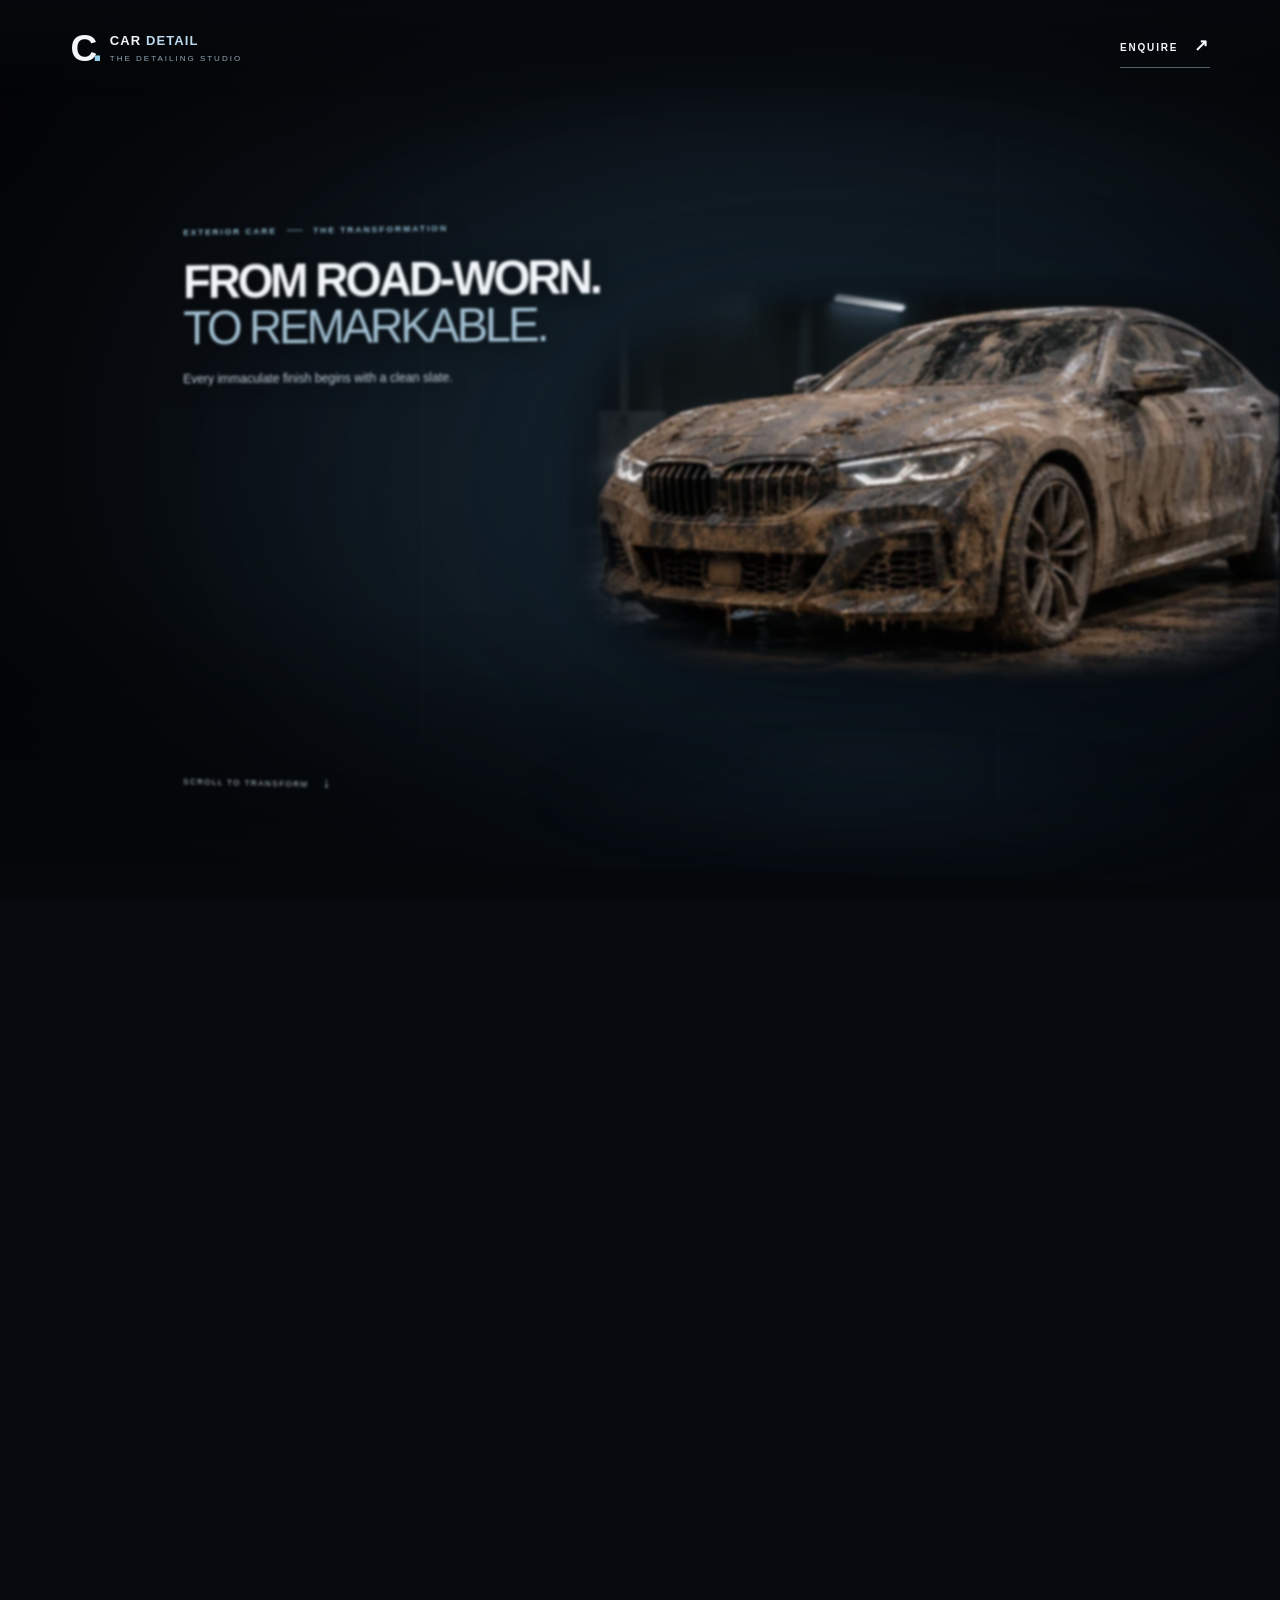
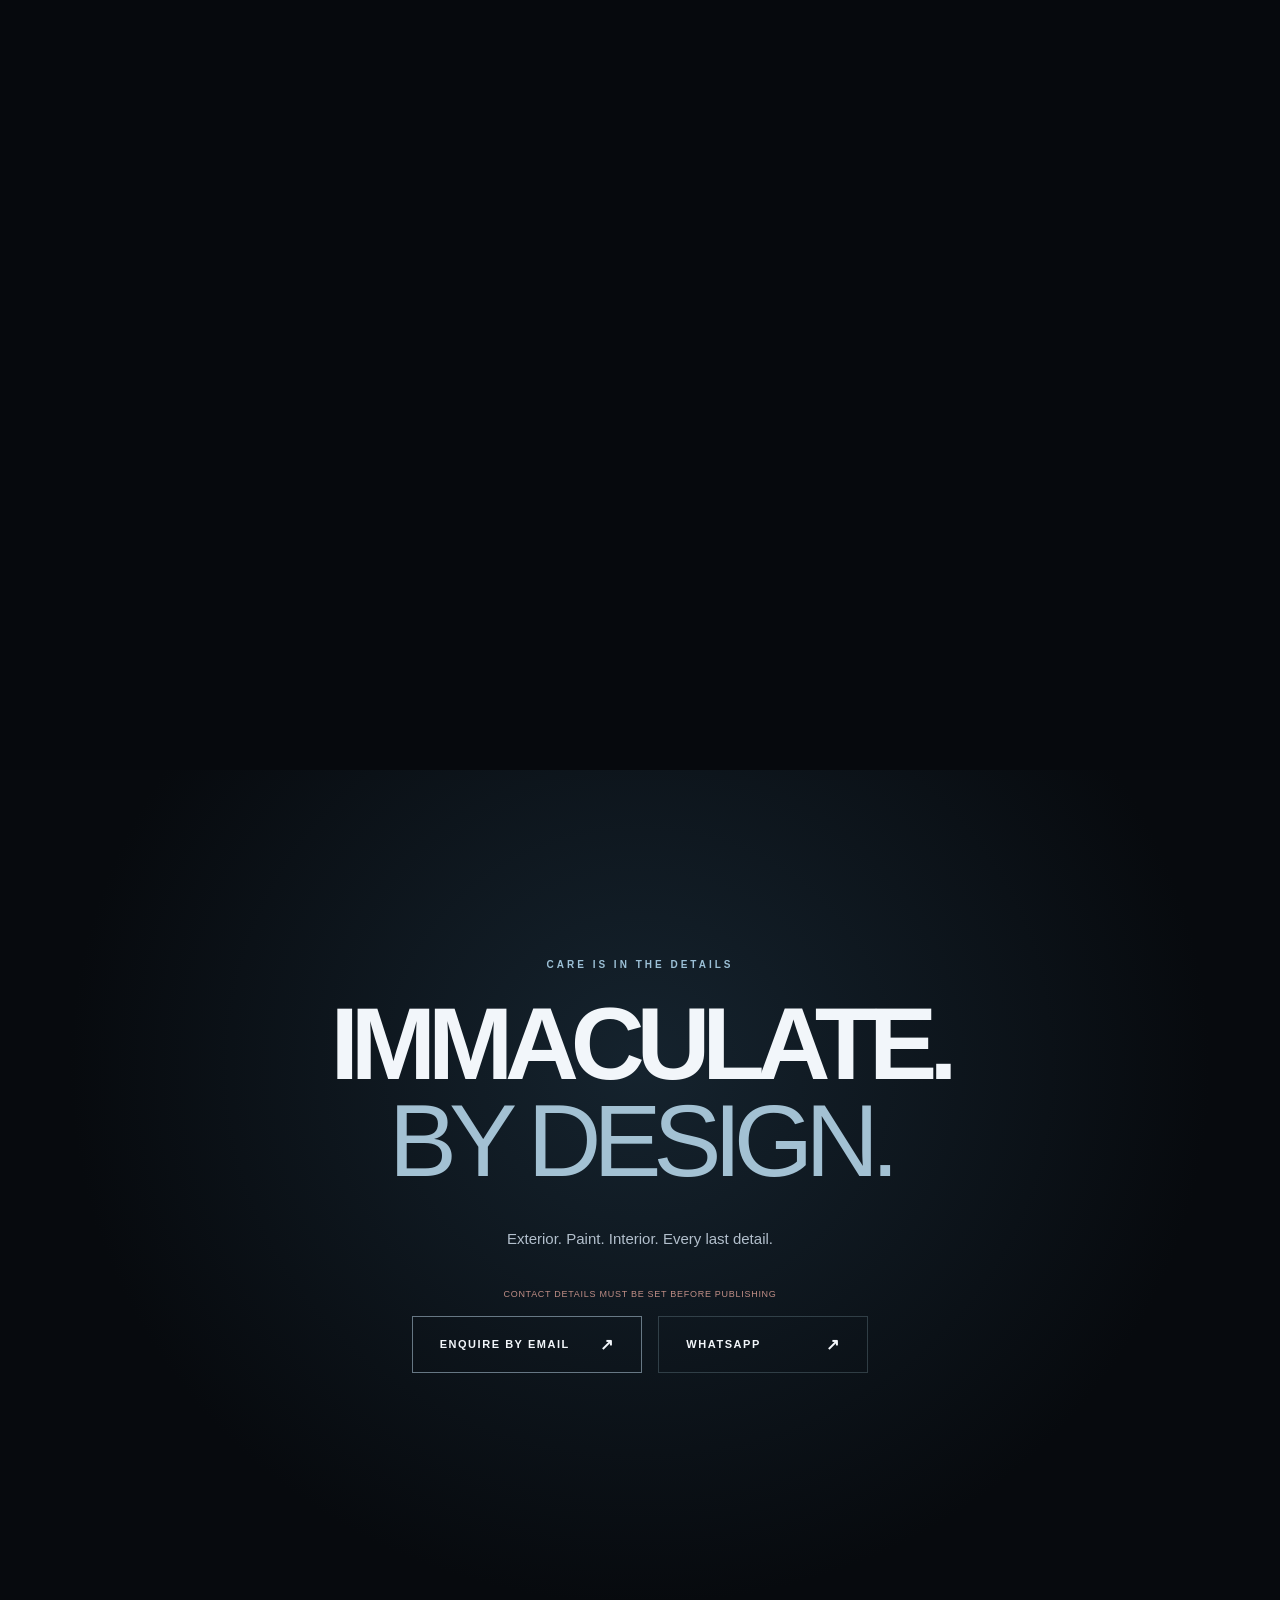
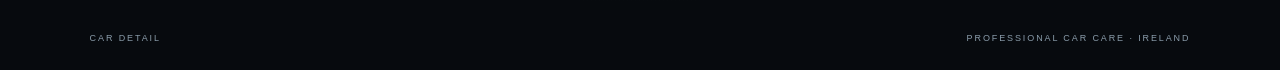
==== commit 25db8520: "Add files via upload" ====
--- a/index.html
+++ b/index.html
@@ -1,102 +1,380 @@
 <!doctype html>
 <html lang="en">
 <head>
-  <meta charset="utf-8">
-  <meta name="viewport" content="width=device-width,initial-scale=1,viewport-fit=cover">
-  <meta name="theme-color" content="#070a0e">
-  <meta name="description" content="A premium, scroll-controlled automotive detailing experience: from wash to paint correction, interior deep clean, and lens restoration.">
-  <title>CAR DETAIL — Made Immaculate</title>
-  <link rel="stylesheet" href="style.css">
-  <script src="script.js" defer></script>
+<meta charset="utf-8"/>
+<meta content="width=device-width,initial-scale=1,viewport-fit=cover" name="viewport"/>
+<meta content="#070a0e" name="theme-color"/>
+<meta content="A premium, scroll-controlled automotive detailing experience: from wash to paint correction, interior deep clean, and lens restoration." name="description"/>
+<title>CAR DETAIL — Made Immaculate</title>
+<style>:root{--ink:#06090d;--text:#f2f6fa;--blue:#9fbdd1;--line:#d8e5f02a}
+*,*::before,*::after{box-sizing:border-box}html{background:var(--ink);scrollbar-width:none;scroll-behavior:auto}html::-webkit-scrollbar,body::-webkit-scrollbar{width:0;display:none}body{margin:0;background:var(--ink);color:var(--text);font-family:Inter,'Helvetica Neue',Arial,sans-serif;overflow-x:hidden;-webkit-font-smoothing:antialiased}a{color:inherit}img{max-width:none}.skip-link{position:fixed;top:-100px;left:10px;z-index:200;background:white;color:black;padding:12px;font-size:14px}.skip-link:focus{top:10px}.header{position:fixed;inset:0 0 auto;display:flex;align-items:center;justify-content:space-between;padding:29px clamp(22px,5.5vw,90px);z-index:50;pointer-events:none;background:linear-gradient(180deg,#06090dd9,transparent)}.header a{pointer-events:auto;text-decoration:none}.brand{display:flex;align-items:center;gap:12px;font-size:13px;font-weight:800;line-height:1;letter-spacing:.085em}.brand b{color:#bcd9eb}.brand small{display:block;font-size:8px;font-weight:500;letter-spacing:.25em;margin-top:8px;color:#93a7b7}.brand-mark{font-size:37px;letter-spacing:-.13em;font-weight:850;line-height:1}.brand-mark span{color:#95cfe9}.header-cta{font-size:10px;font-weight:700;letter-spacing:.18em;border-bottom:1px solid #9eb2c385;padding:6px 0 11px}.header-cta span{margin-left:11px;font-size:17px}.journey{position:relative;height:1330svh}.screen{height:100vh;height:100svh;min-height:500px;position:sticky;top:0;overflow:hidden;isolation:isolate;background:radial-gradient(ellipse at 62% 54%,#15212a 0%,#090e14 46%,#05070a 78%)}.scene{position:absolute;inset:0;overflow:hidden;opacity:var(--a,0);visibility:visible;pointer-events:none;transform:translateZ(0);will-change:opacity}.scene-wash{--a:1}.ambient{position:absolute;inset:0;pointer-events:none;opacity:.52;transform:translate3d(calc(var(--cam,0)*-10vw),calc(var(--cam,0)*-5vh),0)}.ambient-blue{background:radial-gradient(ellipse at 60% 55%,#18395380 0%,transparent 59%)}.ambient-slate{background:radial-gradient(ellipse at 62% 57%,#27495570 0%,transparent 62%)}.ambient-red{background:radial-gradient(ellipse at 58% 55%,#4b233252 0%,transparent 60%)}.environment-lines{position:absolute;inset:12% 0 9%;opacity:.14;background:linear-gradient(90deg,transparent 24%,#a3c1d33b 24.05%,transparent 24.2%,transparent 78%,#a3c1d329 78.05%,transparent 78.2%);transform:perspective(700px) rotateY(-11deg)}.art{position:absolute;inset:0;pointer-events:none}.art-wash{transform-origin:62% 56%;transform:translate3d(calc(var(--wash-shift,0)*-12vw),calc(var(--wash-shift,0)*-5vh),0) scale(calc(1 + var(--wash-zoom,0)*1.8))}.wash-state{position:absolute;left:37%;top:17%;width:68%;height:73%;object-fit:contain;filter:drop-shadow(0 25px 55px #020509bb);opacity:0;transform:translate3d(calc(var(--wash-shift,0)*-2vw),calc(var(--wash-shift,0)*1vh),0)}.state-dirty{opacity:var(--dirty,1)}.state-foam{opacity:var(--foam,0)}.state-rinse{opacity:var(--rinse,0)}.state-clean{opacity:var(--clean,0)}.water-canvas{position:absolute;inset:0;width:100%;height:100%;opacity:var(--spray,0);mix-blend-mode:screen;pointer-events:none}.studio-floor{position:absolute;bottom:2%;left:36%;width:63%;height:13%;background:radial-gradient(ellipse,#43698518 0%,transparent 70%);filter:blur(25px)}.story{position:absolute;top:21%;left:clamp(24px,7vw,116px);z-index:5;width:48vw;max-width:720px;transform:translate3d(0,calc(var(--story-rise,0)*-7vh),0);opacity:var(--story-show,1);text-shadow:0 5px 25px #000b}.eyebrow{font-size:clamp(9px,.75vw,12px);font-weight:700;letter-spacing:.24em;color:#96c0d7;line-height:1.7}.eyebrow span{display:inline-block;width:18px;height:1px;margin:0 7px 3px;background:#819cae}.story h1,.story h2{margin:22px 0 21px;font-size:clamp(45px,5.65vw,103px);letter-spacing:-.068em;line-height:.97;font-weight:800}.story em,.closing em{font-style:normal;font-weight:400;color:#a3c1d3}.story p{max-width:315px;font-size:clamp(12px,1.1vw,16px);line-height:1.7;color:#c3d0d9;margin:0}.service{position:absolute;right:clamp(24px,8vw,132px);bottom:10.6%;z-index:10;display:grid;grid-template-columns:1fr auto;column-gap:28px;row-gap:6px;min-width:min(330px,32vw);padding:17px 0 4px;border-top:1px solid #e0edf477;opacity:var(--service-show,0);transform:translateY(calc((1 - var(--service-show,0))*26px))}.service-eyebrow{grid-column:1/-1;font-size:9px;font-weight:700;letter-spacing:.25em;color:#a8bdcc}.service-name{font-size:22px;font-weight:500;letter-spacing:-.05em}.service strong{font-size:22px;font-weight:600;letter-spacing:-.035em}.scroll-hint{position:absolute;left:clamp(24px,7vw,116px);bottom:8.5%;font-size:9px;letter-spacing:.21em;color:#c0d3df;opacity:var(--hint,1)}.scroll-hint span{font-size:16px;margin-left:12px}.screen-shade{position:absolute;inset:0;z-index:12;pointer-events:none;background:linear-gradient(180deg,#05080c55 0%,transparent 17%,transparent 73%,#05080cdd 100%)}.art-polish{transform-origin:62% 53%;transform:scale(calc(.78 + var(--polish-scene-zoom,0)*.36))}.polish-wide{position:absolute;width:69%;height:78%;object-fit:contain;left:34%;top:12%;opacity:var(--polish-car,1);transform:translate3d(calc(var(--polish-enter,0)*-14vw),calc(var(--polish-enter,0)*-6vh),0) scale(calc(.84 + var(--polish-enter,0)*.82));filter:drop-shadow(0 30px 60px #0009)}.paint-world{position:absolute;inset:11% 2% 9% 30%;border-radius:10px;transform:translate3d(calc((1 - var(--polish-enter,0))*12vw),calc((1 - var(--polish-enter,0))*8vh),0) scale(calc(.64 + var(--polish-enter,0)*.5));opacity:var(--polish-enter,0);mask-image:radial-gradient(ellipse 68% 64% at 55% 49%,#000 57%,transparent 91%)}.paint-layer{position:absolute;inset:0;width:100%;height:100%;object-fit:cover;opacity:0}.paint-scratch{opacity:var(--paint-scratch,1)}.paint-work{opacity:var(--paint-buff,0)}.paint-finish{opacity:var(--paint-finish,0)}.tool{position:absolute;filter:drop-shadow(0 20px 24px #0007)}.polish-buffer{width:min(43vw,590px);right:calc(-10% + var(--tool-x,0)*29%);top:calc(7% + var(--tool-y,0)*34%);opacity:var(--polish-tool-show,0);transform:rotate(calc(-14deg + var(--tool-rot,0)*16deg)) scale(calc(.78 + var(--polish-enter,0)*.5))}.light-sweep{position:absolute;inset:-15%;background:linear-gradient(102deg,transparent 39%,#c7eeff0a 43%,#f4fbff5a 50%,transparent 56%);opacity:var(--paint-finish,0);transform:translateX(calc(-100% + var(--polish-complete,0)*200%))}.art-interior{transform-origin:58% 55%}.enter-car{position:absolute;width:65%;height:74%;object-fit:contain;top:11%;left:37%;transform:translate3d(calc((1 - var(--interior-entry,0))*65vw),calc((1 - var(--interior-entry,0))*2vh),0) scale(calc(.65 + var(--interior-entry,0)*1.1));opacity:var(--interior-car-alpha,1);filter:drop-shadow(0 20px 35px #000)}.inside-view{position:absolute;inset:8% -4% 8% 21%;transform-origin:53% 48%;transform:scale(calc(.48 + var(--inside-zoom,0)*.76));opacity:var(--inside-show,0);mask-image:radial-gradient(ellipse 72% 65% at 56% 50%,#000 52%,transparent 95%)}.inside-img{position:absolute;inset:0;width:100%;height:100%;object-fit:contain}.inside-img.after{opacity:var(--vac-reveal,0);mask-image:linear-gradient(to right,#000 0%,#000 calc(var(--vac-reveal,0)*100%),transparent calc(var(--vac-reveal,0)*100% + 15%))}.vacuum-tool{width:min(41vw,510px);right:calc(-8% + var(--vac-x,0)*39%);top:calc(8% + var(--vac-y,0)*32%);opacity:var(--vac-tool-alpha,0);transform:rotate(calc(-5deg + var(--vac-rot,0)*11deg)) scale(.95)}.art-tail{transform-origin:58% 50%;transform:scale(calc(.65 + var(--rear-zoom,0)*.65)) translate3d(calc((1 - var(--rear-zoom,0))*13vw),calc((1 - var(--rear-zoom,0))*1vh),0)}.rear-zoom{position:absolute;inset:18% -5% 9% 30%;mask-image:radial-gradient(ellipse 68% 53% at 55% 52%,#000 57%,transparent 95%)}.tail-image{position:absolute;inset:0;width:100%;height:100%;object-fit:contain}.tail-image.after{opacity:var(--tail-finish,0)}.tail-glint{position:absolute;inset:7% -6% 9% 28%;background:linear-gradient(100deg,transparent 40%,#ffdbeb17 47%,#fff6 51%,transparent 58%);opacity:var(--tail-finish,0);transform:translateX(calc(-100% + var(--tail-glint,0)*200%))}.closing{min-height:100svh;background:radial-gradient(ellipse at 50% 33%,#15232e 0%,#070a0e 63%);padding:21vh 7vw 3vh;display:flex;flex-direction:column;align-items:center;text-align:center}.ending-label{font-weight:700;font-size:10px;letter-spacing:.3em;color:#9cc0d6}.closing h2{font-size:clamp(54px,8vw,140px);font-weight:800;letter-spacing:-.08em;line-height:.95;margin:25px 0}.closing p{color:#b2bfcc;font-size:15px;margin:15px 0 35px}.contact-actions{display:flex;gap:16px;flex-wrap:wrap;justify-content:center}.action{border:1px solid #9cb3c2a0;text-decoration:none;padding:18px 27px;min-width:210px;display:flex;align-items:center;justify-content:space-between;gap:30px;font-size:11px;font-weight:700;letter-spacing:.14em;transition:background .2s}.action:hover{background:#e4f3fa12}.action.subtle{border-color:#8aa9b349}.action span{font-size:16px}.contact-note{margin:5px 0 15px;font-size:9px;color:#c08e86;letter-spacing:.08em;max-width:420px;line-height:1.6}.closing footer{margin-top:auto;width:100%;display:flex;justify-content:space-between;gap:16px;padding-top:45px;color:#8a9caa;font-size:9px;letter-spacing:.21em}
+@media(max-width:750px){.header{padding:21px 23px}.brand{font-size:11px}.brand-mark{font-size:28px}.brand small{font-size:7px}.header-cta{font-size:9px}.journey{height:1250svh}.story{left:6.4%;top:15%;width:90%;max-width:390px}.story h1,.story h2{font-size:clamp(37px,10.4vw,67px);line-height:.98;margin:14px 0}.story p{font-size:12px;max-width:290px}.eyebrow{font-size:8px}.art-wash{transform-origin:56% 51%;transform:translate3d(calc(var(--wash-shift,0)*-12vw),calc(var(--wash-shift,0)*-2vh),0) scale(calc(1 + var(--wash-zoom,0)*1.5))}.wash-state{left:-17%;width:135%;height:56%;top:31%;object-fit:contain}.water-canvas{top:0}.service{right:6.5%;left:6.5%;bottom:10%;min-width:0;padding-top:12px}.service-name,.service strong{font-size:18px}.service-eyebrow{font-size:8px}.scroll-hint{left:6.5%;bottom:5.5%;font-size:8px}.art-polish{transform-origin:52% 47%}.polish-wide{width:128%;left:-14%;top:28%;height:58%}.paint-world{inset:25% -32% 17% -20%}.polish-buffer{width:87vw;top:calc(26% + var(--tool-y,0)*24%);right:calc(-23% + var(--tool-x,0)*34%)}.enter-car{width:115%;left:-8%;height:53%;top:29%}.inside-view{inset:27% -42% 17% -34%}.vacuum-tool{width:89vw;top:calc(23% + var(--vac-y,0)*27%);right:calc(-30% + var(--vac-x,0)*36%)}.rear-zoom{inset:26% -49% 18% -29%}.art-tail{transform-origin:50% 49%}.tail-glint{inset:25% -40% 18% -30%}.closing{padding-top:19vh}.closing h2{font-size:clamp(44px,12vw,80px)}.closing footer{flex-direction:column;text-align:center}.contact-note{max-width:310px}}
+@media(max-width:375px){.story{top:13.5%}.story h1,.story h2{font-size:35px}.wash-state{top:32%}.service{bottom:9%}}
+@media(prefers-reduced-motion:reduce){.journey{height:700svh}.ambient,.art,.wash-state,.tool,.inside-view,.paint-world{transition:none}}
+/* Continuity refinements: the camera closes in on the exact car that was just washed. */
+@media(min-width:751px){.art-polish .polish-wide{width:82%;height:87%;left:29%;top:9%;transform:translate3d(calc(var(--polish-enter,0)*-15vw),calc(var(--polish-enter,0)*-5vh),0) scale(calc(1.15 + var(--polish-enter,0)*1.24))}}
+@media(max-width:750px){.art-polish .polish-wide{width:154%;height:64%;left:-28%;top:26%;transform:translate3d(calc(var(--polish-enter,0)*-16vw),calc(var(--polish-enter,0)*-4vh),0) scale(calc(1.02 + var(--polish-enter,0)*1.15))}}
+.scene-interior .art-interior{transform:translate3d(calc(var(--interior-exit,0)*-19vw),0,0) scale(calc(1 + var(--interior-exit,0)*.36))}
+.scene-tail .art-tail{filter:blur(calc((1 - var(--rear-zoom,0))*3px))}
+@media(min-width:751px){.scene-wash .story h1{font-size:clamp(44px,4.15vw,74px)}.art-wash .wash-state{left:40.5%;width:64%;height:76%;top:15%}}
+@media(max-width:750px){.scene-wash .story h1{font-size:clamp(37px,10.4vw,67px)}}
+.rear-zoom .tail-image{transform:translateX(calc(21% - var(--tail-pan,0)*42%)) scale(1.34);transform-origin:center center}
+
+/* v3: scroll-scrubbed cinematic camera optics and physically layered depth.
+   All depth effects are driven from scroll position; nothing automatically plays. */
+.screen{perspective:1400px;transform-style:preserve-3d}
+.scene{transform-origin:57% 53%;transform:perspective(1550px) translate3d(calc(var(--scene-x,0)*8vw),calc(var(--scene-y,0)*6vh),calc(var(--scene-depth,0)*-140px)) rotateY(calc(var(--scene-yaw,0)*7deg)) rotateX(calc(var(--scene-pitch,0)*4deg)) scale(calc(1 + var(--scene-scale,0)*.12));filter:blur(calc(var(--scene-blur,0)*3px));backface-visibility:hidden}
+.ambient{transform:translate3d(calc(var(--cam,0)*-16vw),calc(var(--cam,0)*-8vh),-120px) scale(1.25);filter:blur(14px)}
+.environment-lines{transform:perspective(860px) translate3d(calc(var(--cam,0)*-13vw),calc(var(--cam,0)*-2vh),-80px) rotateY(calc(-13deg + var(--cam,0)*7deg))}
+.story{transform:translate3d(calc(var(--story-drift,0)*-1.7vw),calc(var(--story-rise,0)*-7vh),50px)}
+.art-wash{transform-style:preserve-3d;transform:perspective(1100px) translate3d(calc(var(--wash-shift,0)*-12vw),calc(var(--wash-shift,0)*-5vh),calc(var(--wash-zoom,0)*260px)) rotateY(calc(var(--wash-shift,0)*-8deg)) scale(calc(1 + var(--wash-zoom,0)*.92))}
+.wash-state{transform:translate3d(calc(var(--wash-shift,0)*-1.6vw),calc(var(--wash-shift,0)*1vh),15px);filter:drop-shadow(0 25px 55px #020509bb) saturate(calc(.83 + var(--clean,0)*.23))}
+.water-canvas{z-index:4;mix-blend-mode:screen;opacity:var(--spray,0)}
+.water-canvas-back{z-index:0;filter:blur(4px);opacity:calc(var(--spray,0)*.72)}
+.water-canvas-front{z-index:5}
+.wet-reflection{position:absolute;left:37%;bottom:7%;width:68%;height:16%;z-index:1;background:radial-gradient(ellipse at 45% 55%,#d0efff26 0%,#74b9dc10 29%,transparent 68%);transform:translate3d(calc(var(--wash-shift,0)*-4vw),calc(var(--wash-shift,0)*-1vh),-16px) scaleX(calc(.9 + var(--clean,0)*.24));filter:blur(10px);opacity:calc(.23 + var(--spray,0)*.7 + var(--clean,0)*.15)}
+.camera-transition{position:absolute;inset:-16%;z-index:11;pointer-events:none;opacity:var(--bridge,0);overflow:hidden;mix-blend-mode:screen;transform:translate3d(calc(var(--bridge-x,0)*-2vw),0,0)}
+.transition-sheen{position:absolute;inset:-12%;background:linear-gradient(110deg,transparent 33%,#acc6d21a 41%,#f7fdff60 49%,#849cad12 53%,transparent 68%);filter:blur(calc(18px + var(--bridge,0)*25px));transform:translateX(calc(-70% + var(--bridge-travel,0)*140%)) scaleX(1.75)}
+.transition-speed{position:absolute;inset:-30%;background:repeating-linear-gradient(91deg,transparent 0 30px,#d7eaf912 31px 32px,transparent 33px 96px);mask-image:radial-gradient(ellipse at 55% 48%,transparent 13%,#000 53%,transparent 84%);transform:perspective(550px) rotateY(-31deg) scaleX(calc(1 + var(--bridge,0)*2)) translateX(calc(var(--bridge-travel,0)*-8vw));filter:blur(12px);opacity:.55}
+.transition-aperture{position:absolute;inset:0;background:radial-gradient(ellipse 40% 30% at 57% 50%,transparent 0%,#b4d0d410 48%,transparent 79%);transform:scale(calc(.55 + var(--bridge,0)*1.8));filter:blur(25px)}
+.scene-interior .window-tunnel{position:absolute;inset:0;z-index:2;background:radial-gradient(ellipse 10% 18% at 65% 50%,transparent 0%,#07111a 80%);opacity:var(--window-tunnel,0);transform:perspective(730px) translate3d(0,0,calc(var(--window-flight,0)*260px)) scale(calc(2 - var(--window-flight,0)*1.2));pointer-events:none;filter:blur(calc(var(--window-flight,0)*16px))}
+.scene-interior .inside-view{transform:perspective(1100px) translate3d(calc((1 - var(--inside-zoom,0))*11vw),calc((1 - var(--inside-zoom,0))*2vh),calc(var(--inside-zoom,0)*210px)) scale(calc(.45 + var(--inside-zoom,0)*.64)) rotateY(calc((1 - var(--inside-zoom,0))*-11deg))}
+.scene-polish .paint-world{transform:perspective(1250px) translate3d(calc((1 - var(--polish-enter,0))*14vw),calc((1 - var(--polish-enter,0))*8vh),calc(var(--polish-enter,0)*100px)) scale(calc(.61 + var(--polish-enter,0)*.43)) rotateY(calc((1 - var(--polish-enter,0))*16deg))}
+.scene-tail .art-tail{transform:perspective(1300px) translate3d(calc((1 - var(--rear-zoom,0))*14vw),calc((1 - var(--rear-zoom,0))*4vh),calc(var(--rear-zoom,0)*240px)) rotateY(calc((1 - var(--rear-zoom,0))*-15deg)) scale(calc(.72 + var(--rear-zoom,0)*.25))}
+@media(max-width:750px){
+ .art-wash{transform-origin:56% 51%;transform:perspective(780px) translate3d(calc(var(--wash-shift,0)*-8vw),calc(var(--wash-shift,0)*-2vh),calc(var(--wash-zoom,0)*130px)) rotateY(calc(var(--wash-shift,0)*-6deg)) scale(calc(1 + var(--wash-zoom,0)*.86))}
+ .scene{transform:perspective(950px) translate3d(calc(var(--scene-x,0)*5vw),calc(var(--scene-y,0)*3vh),calc(var(--scene-depth,0)*-65px)) rotateY(calc(var(--scene-yaw,0)*5deg)) scale(calc(1 + var(--scene-scale,0)*.07))}
+ .scene-polish .paint-world{transform:perspective(780px) translate3d(calc((1 - var(--polish-enter,0))*12vw),calc((1 - var(--polish-enter,0))*8vh),calc(var(--polish-enter,0)*90px)) scale(calc(.62 + var(--polish-enter,0)*.4))}
+ .scene-interior .inside-view{transform:perspective(780px) translate3d(calc((1 - var(--inside-zoom,0))*7vw),calc((1 - var(--inside-zoom,0))*3vh),calc(var(--inside-zoom,0)*120px)) scale(calc(.47 + var(--inside-zoom,0)*.68)) rotateY(calc((1 - var(--inside-zoom,0))*-7deg))}
+ .scene-tail .art-tail{transform:perspective(840px) translate3d(calc((1 - var(--rear-zoom,0))*9vw),0,calc(var(--rear-zoom,0)*90px)) rotateY(calc((1 - var(--rear-zoom,0))*-10deg)) scale(calc(.77 + var(--rear-zoom,0)*.22))}
+}
+
+/* v4: high-definition alpha compositing, glass offer checkpoints, detail lighting. */
+.scene{transform-style:preserve-3d}
+.art,.story,.ambient,.camera-transition,.screen-shade{pointer-events:none}
+/* Photo-real, transparent-background detail passes -- not rectangular poster images. */
+.wash-live-photo{position:absolute;width:73%;height:88%;object-fit:contain;left:31%;top:7%;z-index:3;opacity:var(--wash-live,0);filter:drop-shadow(0 22px 22px #0009);transform:translate3d(calc(var(--foam-drift,0)*-2vw),calc(var(--foam-drift,0)*-1.3vh),30px) scale(calc(.96 + var(--foam-drift,0)*.09))}
+.process-photo{position:absolute;display:block;width:100%;height:100%;object-fit:contain;pointer-events:none;filter:drop-shadow(0 18px 32px #0006)}
+.polish-live-photo{left:-2%;top:-3%;width:111%;height:104%;opacity:var(--polish-live,0);transform:translate3d(calc((1 - var(--polish-live,0))*3vw),calc(var(--polish-live,0)*-1vh),55px) scale(calc(.96 + var(--polish-live,0)*.16));z-index:2}
+.interior-live-photo{inset:-4% -12%;width:120%;height:109%;opacity:var(--interior-live,0);transform:translate3d(calc(var(--inside-zoom,0)*-2vw),0,45px) scale(calc(.9 + var(--inside-zoom,0)*.2));z-index:2}
+.tail-live-photo{position:absolute;inset:9% -11% 9% 20%;width:91%;height:82%;opacity:var(--tail-live,0);object-fit:contain;transform:translate3d(calc(var(--tail-pan,0)*-4vw),0,35px) scale(calc(1 + var(--tail-pan,0)*.08));filter:drop-shadow(0 20px 38px #0008);z-index:3}
+/* Low bloom, stage floor and depth read as a photographic environment. */
+.cinema-vignette{position:absolute;inset:0;z-index:11;pointer-events:none;background:radial-gradient(ellipse 75% 73% at 58% 48%,transparent 45%,#03050791 90%),linear-gradient(180deg,#03050834,transparent 19%,transparent 65%,#03060888);mix-blend-mode:multiply}
+.screen{background:radial-gradient(ellipse 70% 72% at 58% 49%,#17242c 0%,#0a1016 53%,#05070a 100%)}
+.scene-wash .wet-reflection{filter:blur(15px);mix-blend-mode:screen}
+/* Offer blocks deliberately hold on screen as the camera settles. */
+.service{background:linear-gradient(135deg,#14212bcb,#0a1018d8);border:1px solid #c3d5e228;border-top:1px solid #e1eefa65;backdrop-filter:blur(20px) saturate(1.13);-webkit-backdrop-filter:blur(20px) saturate(1.13);border-radius:3px;padding:19px 21px 16px;min-width:min(360px,35vw);grid-template-columns:1fr auto;gap:8px 18px;box-shadow:0 16px 70px #0007;transform:translate3d(0,calc((1 - var(--service-show,0))*30px),68px) scale(calc(.974 + var(--service-show,0)*.026));pointer-events:auto;transition:box-shadow .2s ease}
+.service-eyebrow{letter-spacing:.21em;font-size:9px;color:#aec5d4}
+.service-name{font-weight:650;font-size:24px;letter-spacing:-.045em}
+.service strong{font-size:24px;color:#e7f6ff}
+.service-description{grid-column:1/-1;color:#b0c1cc;line-height:1.45;font-size:12px;letter-spacing:0;margin:2px 0 7px}
+.service-link{grid-column:1/-1;display:flex;justify-content:space-between;gap:18px;align-items:center;padding-top:13px;border-top:1px solid #b7cad539;color:#e4f4ff;text-decoration:none;font-size:10px;font-weight:700;letter-spacing:.1em;pointer-events:auto}
+.service-link:hover,.service-link:focus-visible{color:white;text-decoration:underline;text-underline-offset:4px}
+.service-link span{font-size:17px;font-weight:400}
+/* A product moment is a hold in the real scroll timeline; no markers or progress bars. */
+@media(max-width:750px){
+ .wash-live-photo{width:149%;height:72%;left:-24%;top:25%}
+ .polish-live-photo{left:-11%;top:5%;width:129%;height:96%}
+ .interior-live-photo{inset:-7% -21%;width:143%;height:114%}
+ .tail-live-photo{left:-28%;top:20%;width:156%;height:65%}
+ .service{bottom:9.7%;left:6.5%;right:6.5%;min-width:0;padding:14px 16px 12px;row-gap:5px}
+ .service-name,.service strong{font-size:19px}
+ .service-description{font-size:11px;margin-bottom:5px}
+ .service-link{padding-top:8px;font-size:9px}
+}
+@media(prefers-reduced-motion:reduce){.service{backdrop-filter:none;-webkit-backdrop-filter:none}}
+
+/* A clean hero car returns after polishing, so the service checkpoint never lands on an empty black paint crop. */
+.polish-finished-car{position:absolute;width:69%;height:78%;object-fit:contain;left:34%;top:12%;opacity:var(--polish-finished-car,0);transform:translate3d(calc((1 - var(--polish-finished-car,0))*-11vw),calc((1 - var(--polish-finished-car,0))*5vh),46px) scale(calc(1.65 - var(--polish-finished-car,0)*.56));filter:drop-shadow(0 22px 45px #000b);z-index:7}
+.scene-polish .paint-world{opacity:calc(var(--polish-enter,0)*(1 - var(--polish-finished-car,0)))}
+.scene-polish .polish-buffer{opacity:calc(var(--polish-tool-show,0)*(1 - var(--polish-finished-car,0)))}
+.scene-tail .tail-image.before{opacity:calc(1 - var(--tail-live,0))}
+.scene-tail .tail-image.after{opacity:calc(var(--tail-finish,0)*(1 - var(--tail-live,0)))}
+/* Product copy is always above cinematic shade so it remains readable. */
+.scene{z-index:4}
+.screen-shade,.cinema-vignette{z-index:2}
+.camera-transition{z-index:12}
+.service{z-index:15;background:linear-gradient(145deg,#1b2d38eb,#0d171feb);box-shadow:0 25px 70px #000c}
+.service-description{color:#cbdce6}
+.service-eyebrow{color:#b6d5e8}
+@media(max-width:750px){.polish-finished-car{width:128%;left:-14%;top:28%;height:58%}}
+</style>
+
 </head>
 <body>
-  <a class="skip-link" href="#contact">Skip animations</a>
-  <header class="header">
-    <a class="brand" href="#top" aria-label="Car Detail home"><span class="brand-mark" aria-hidden="true">C<span>.</span></span><span>CAR <b>DETAIL</b><small>THE DETAILING STUDIO</small></span></a>
-    <a class="header-cta" href="#contact">ENQUIRE <span aria-hidden="true">↗</span></a>
-  </header>
-  <main id="top">
-    <section id="journey" class="journey" aria-label="Four-stage car detailing experience">
-      <div class="screen">
-        <div class="scene scene-wash" data-scene="wash">
-          <div class="ambient ambient-blue"></div>
-          <div class="environment-lines"></div>
-          <div class="art art-wash" aria-hidden="true">
-            <img src="Assets/wash-01-dirty.webp" class="wash-state state-dirty" alt="">
-            <img src="Assets/wash-02-foam.webp" class="wash-state state-foam" alt="">
-            <img src="Assets/wash-03-rinse.webp" class="wash-state state-rinse" alt="">
-            <img src="Assets/wash-04-clean.webp" class="wash-state state-clean" alt="">
-            <canvas class="water-canvas" aria-hidden="true"></canvas>
-            <div class="studio-floor"></div>
-          </div>
-          <div class="story">
-            <div class="eyebrow">EXTERIOR CARE <span></span> THE TRANSFORMATION</div>
-            <h1>FROM ROAD-WORN.<br><em>TO REMARKABLE.</em></h1>
-            <p>Every immaculate finish begins with a clean slate.</p>
-          </div>
-          <div class="service"><span class="service-eyebrow">EXTERIOR WASH</span><span class="service-name">Mini Detail</span><strong>€90</strong></div>
-          <div class="scroll-hint">SCROLL TO TRANSFORM <span aria-hidden="true">↓</span></div>
-        </div>
-        <div class="scene scene-polish" data-scene="polish">
-          <div class="ambient ambient-blue"></div>
-          <div class="art art-polish" aria-hidden="true">
-            <img src="Assets/wash-04-clean.webp" class="polish-wide" alt="">
-            <div class="paint-world">
-              <img src="Assets/paint-scratched.webp" class="paint-layer paint-scratch" alt="">
-              <img src="Assets/paint-buffing.webp" class="paint-layer paint-work" alt="">
-              <img src="Assets/paint-finished.webp" class="paint-layer paint-finish" alt="">
-              <div class="light-sweep"></div>
-            </div>
-            <img src="Assets/polish-tool.webp" class="tool polish-buffer" alt="">
-          </div>
-          <div class="story">
-            <div class="eyebrow">PRECISION PAINT CORRECTION</div>
-            <h2>CLOSER.<br><em>TO PERFECTION.</em></h2>
-            <p>Every swirl mark removed. Every reflection restored.</p>
-          </div>
-          <div class="service"><span class="service-eyebrow">PAINT CORRECTION</span><span class="service-name">Full Detail</span><strong>€200</strong></div>
-        </div>
-        <div class="scene scene-interior" data-scene="interior">
-          <div class="ambient ambient-slate"></div>
-          <div class="art art-interior" aria-hidden="true">
-            <img src="Assets/wash-04-clean.webp" class="enter-car" alt="">
-            <div class="inside-view">
-              <img src="Assets/interior-dirty.webp" class="inside-img before" alt="">
-              <img src="Assets/interior-clean.webp" class="inside-img after" alt="">
-              <img src="Assets/vacuum-tool.webp" class="tool vacuum-tool" alt="">
-            </div>
-          </div>
-          <div class="story">
-            <div class="eyebrow">INTERIOR CARE <span></span> STEP INSIDE</div>
-            <h2>NOT A CORNER<br><em>OVERLOOKED.</em></h2>
-            <p>From the seat stitching to the last grain of dust.</p>
-          </div>
-          <div class="service"><span class="service-eyebrow">INTERIOR DEEP CLEAN</span><span class="service-name">Deep Vacuum</span><strong>EXTRA</strong></div>
-        </div>
-        <div class="scene scene-tail" data-scene="tail">
-          <div class="ambient ambient-red"></div>
-          <div class="art art-tail" aria-hidden="true">
-            <div class="rear-zoom"><img src="Assets/tail-dirty.webp" class="tail-image before" alt=""><img src="Assets/tail-clean.webp" class="tail-image after" alt=""></div>
-            <div class="tail-glint"></div>
-          </div>
-          <div class="story">
-            <div class="eyebrow">THE FINAL DETAIL <span></span> LENS RESTORATION</div>
-            <h2>EVERY DETAIL.<br><em>REDEFINED.</em></h2>
-            <p>Renew clarity. Refine the finish. Leave nothing behind.</p>
-          </div>
-          <div class="service"><span class="service-eyebrow">LENS RESTORATION</span><span class="service-name">Taillight Revival</span><strong>EXTRA</strong></div>
-        </div>
-        <div class="screen-shade" aria-hidden="true"></div>
-      </div>
-    </section>
-    <section class="closing" id="contact">
-      <span class="ending-label">CARE IS IN THE DETAILS</span>
-      <h2>IMMACULATE.<br><em>BY DESIGN.</em></h2>
-      <p>Exterior. Paint. Interior. Every last detail.</p>
-      <div class="contact-note">CONTACT LINKS READY TO CONNECT — ADD YOUR EMAIL AND WHATSAPP NUMBER BEFORE PUBLISHING</div>
-      <div class="contact-actions"><a href="mailto:YOUR-EMAIL@example.com?subject=Car%20detailing%20enquiry" class="action">ENQUIRE BY EMAIL <span>↗</span></a><a href="https://wa.me/353000000000?text=Hello%2C%20I%27d%20like%20to%20enquire%20about%20detailing" class="action subtle" target="_blank" rel="noopener noreferrer">WHATSAPP <span>↗</span></a></div>
-      <footer><span>CAR DETAIL</span><span>PROFESSIONAL CAR CARE · IRELAND</span></footer>
-    </section>
-  </main>
-</body>
-</html>
+<a class="skip-link" href="#contact">Skip animations</a>
+<header class="header">
+<a aria-label="Car Detail home" class="brand" href="#top"><span aria-hidden="true" class="brand-mark">C<span>.</span></span><span>CAR <b>DETAIL</b><small>THE DETAILING STUDIO</small></span></a>
+<a class="header-cta" href="#contact">ENQUIRE <span aria-hidden="true">↗</span></a>
+</header>
+<main id="top">
+<section aria-label="Four-stage car detailing experience" class="journey" id="journey">
+<div class="screen">
+<div class="scene scene-wash" data-scene="wash">
+<div class="ambient ambient-blue"></div>
+<div class="environment-lines"></div>
+<div aria-hidden="true" class="art art-wash">
+<img alt="" class="wash-state state-dirty" src="[data-uri]"/>
+<img alt="" class="wash-state state-foam" src="[data-uri]"/>
+<img alt="" class="wash-state state-rinse" src="[data-uri]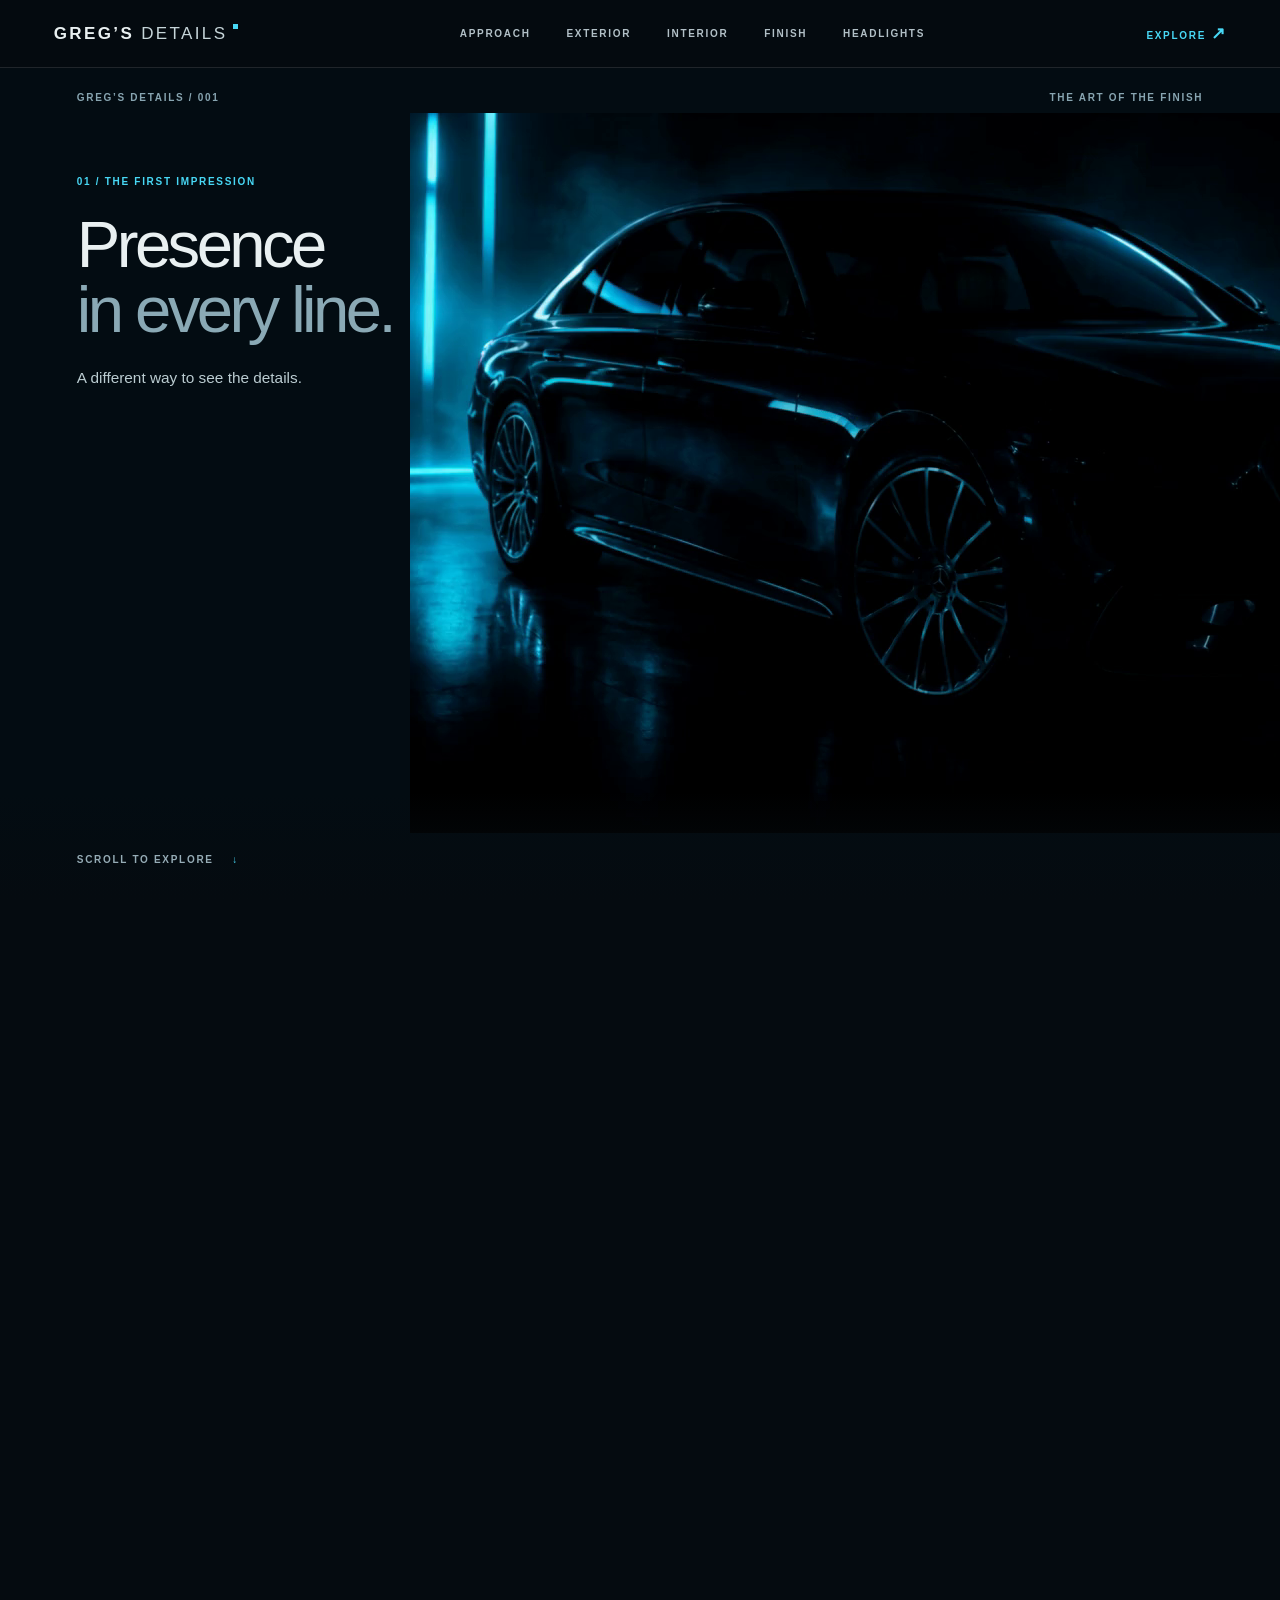
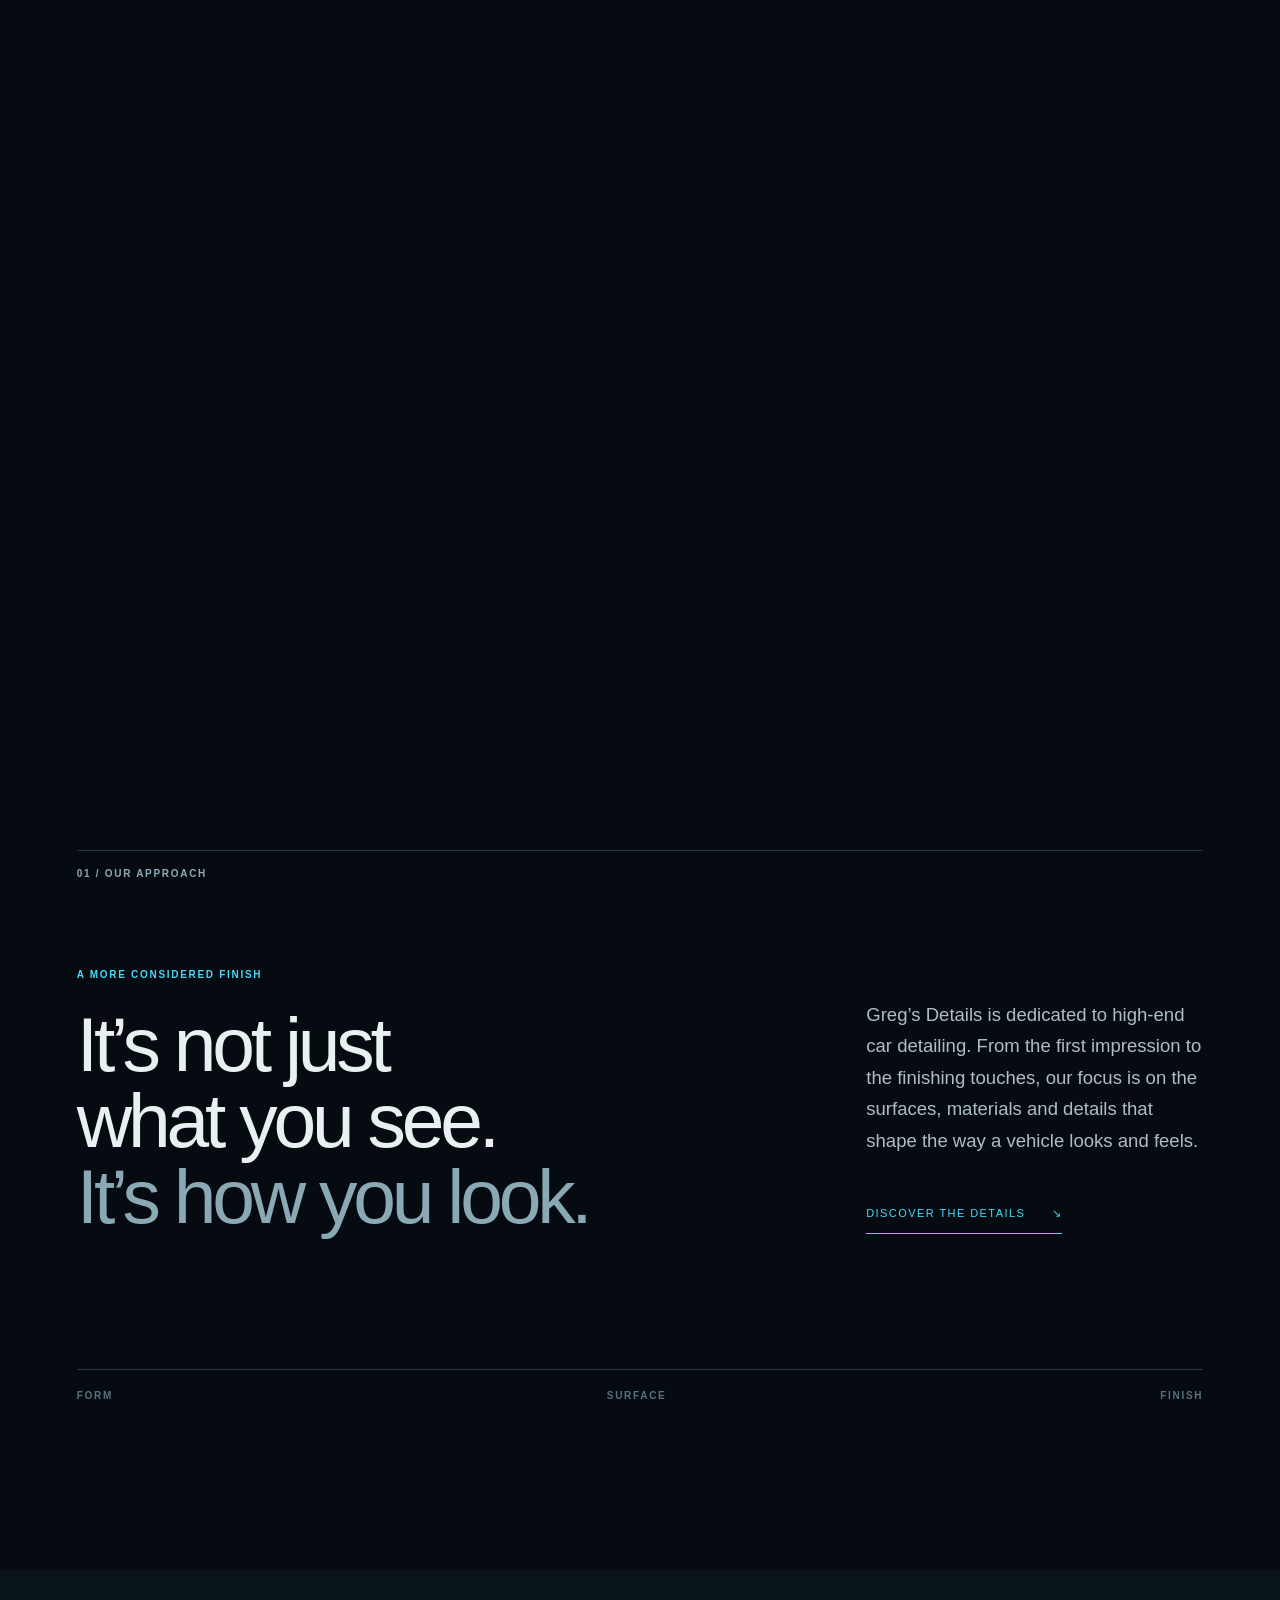
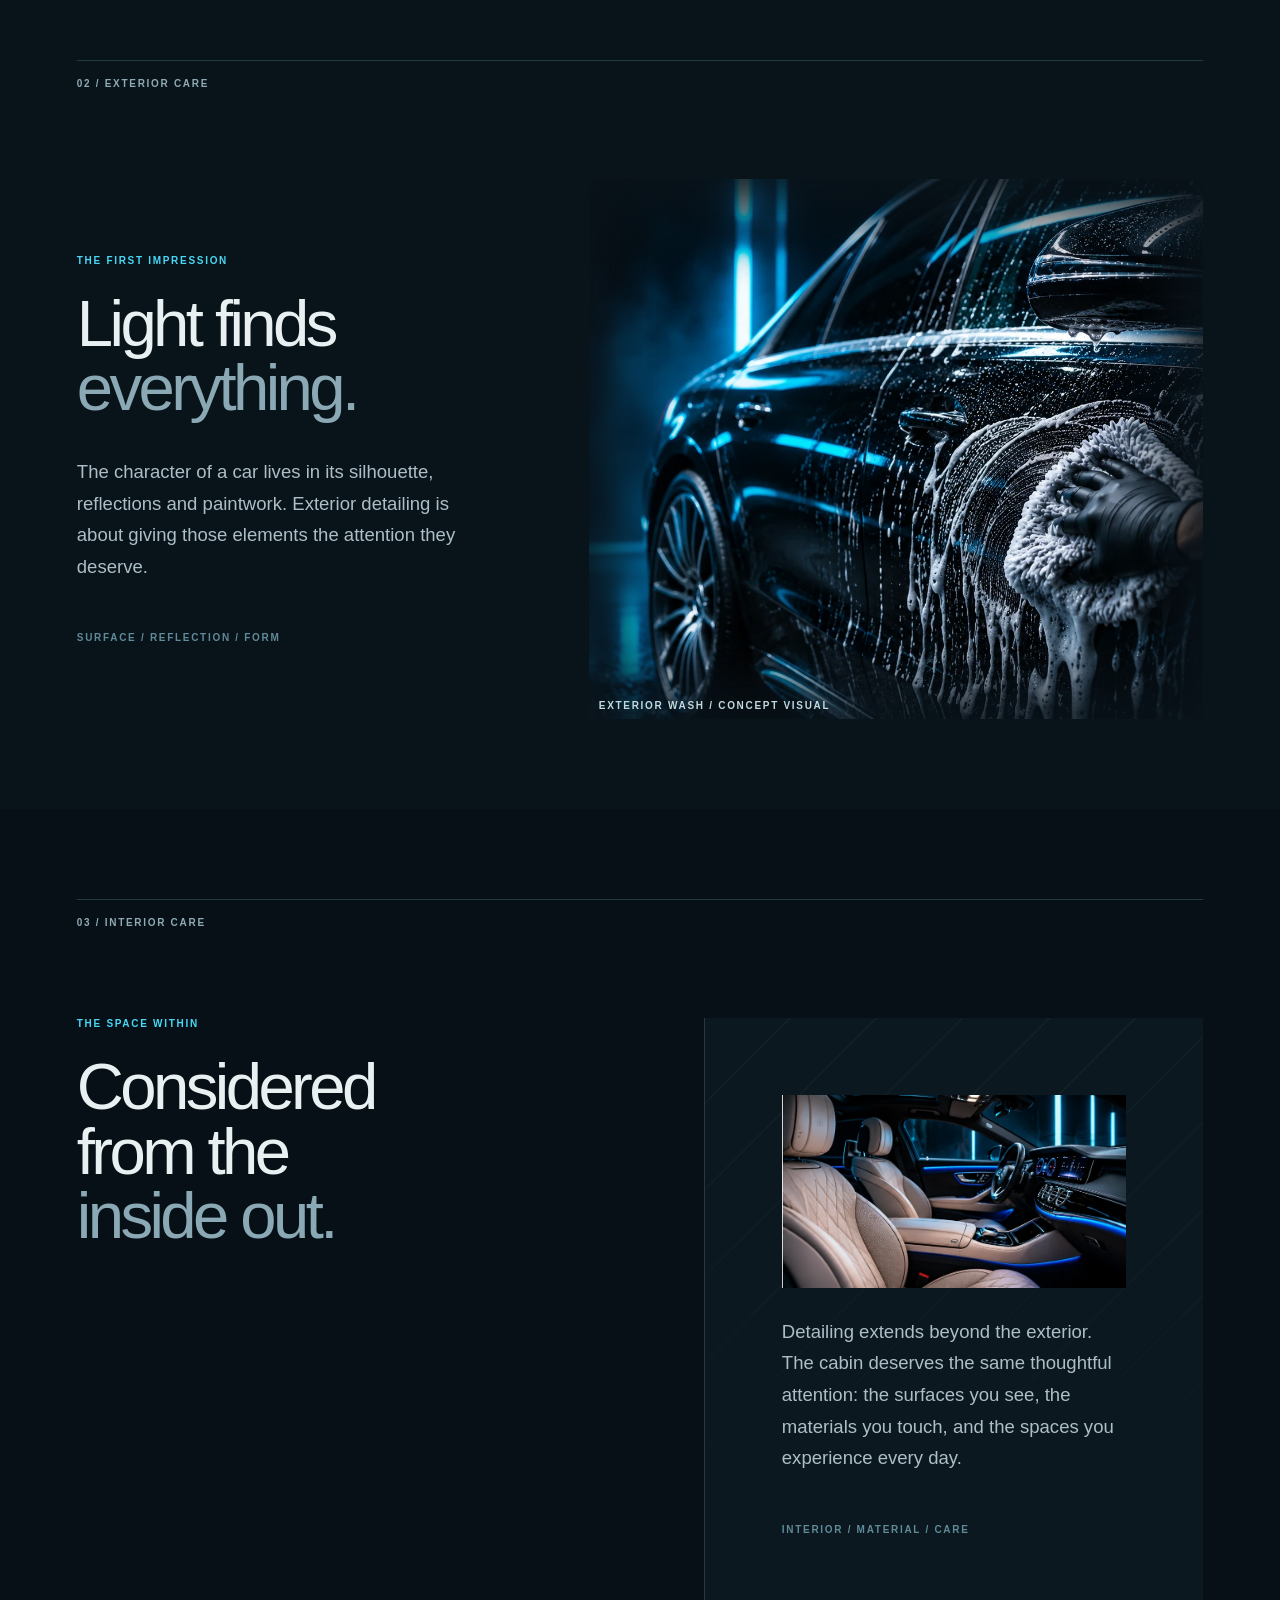
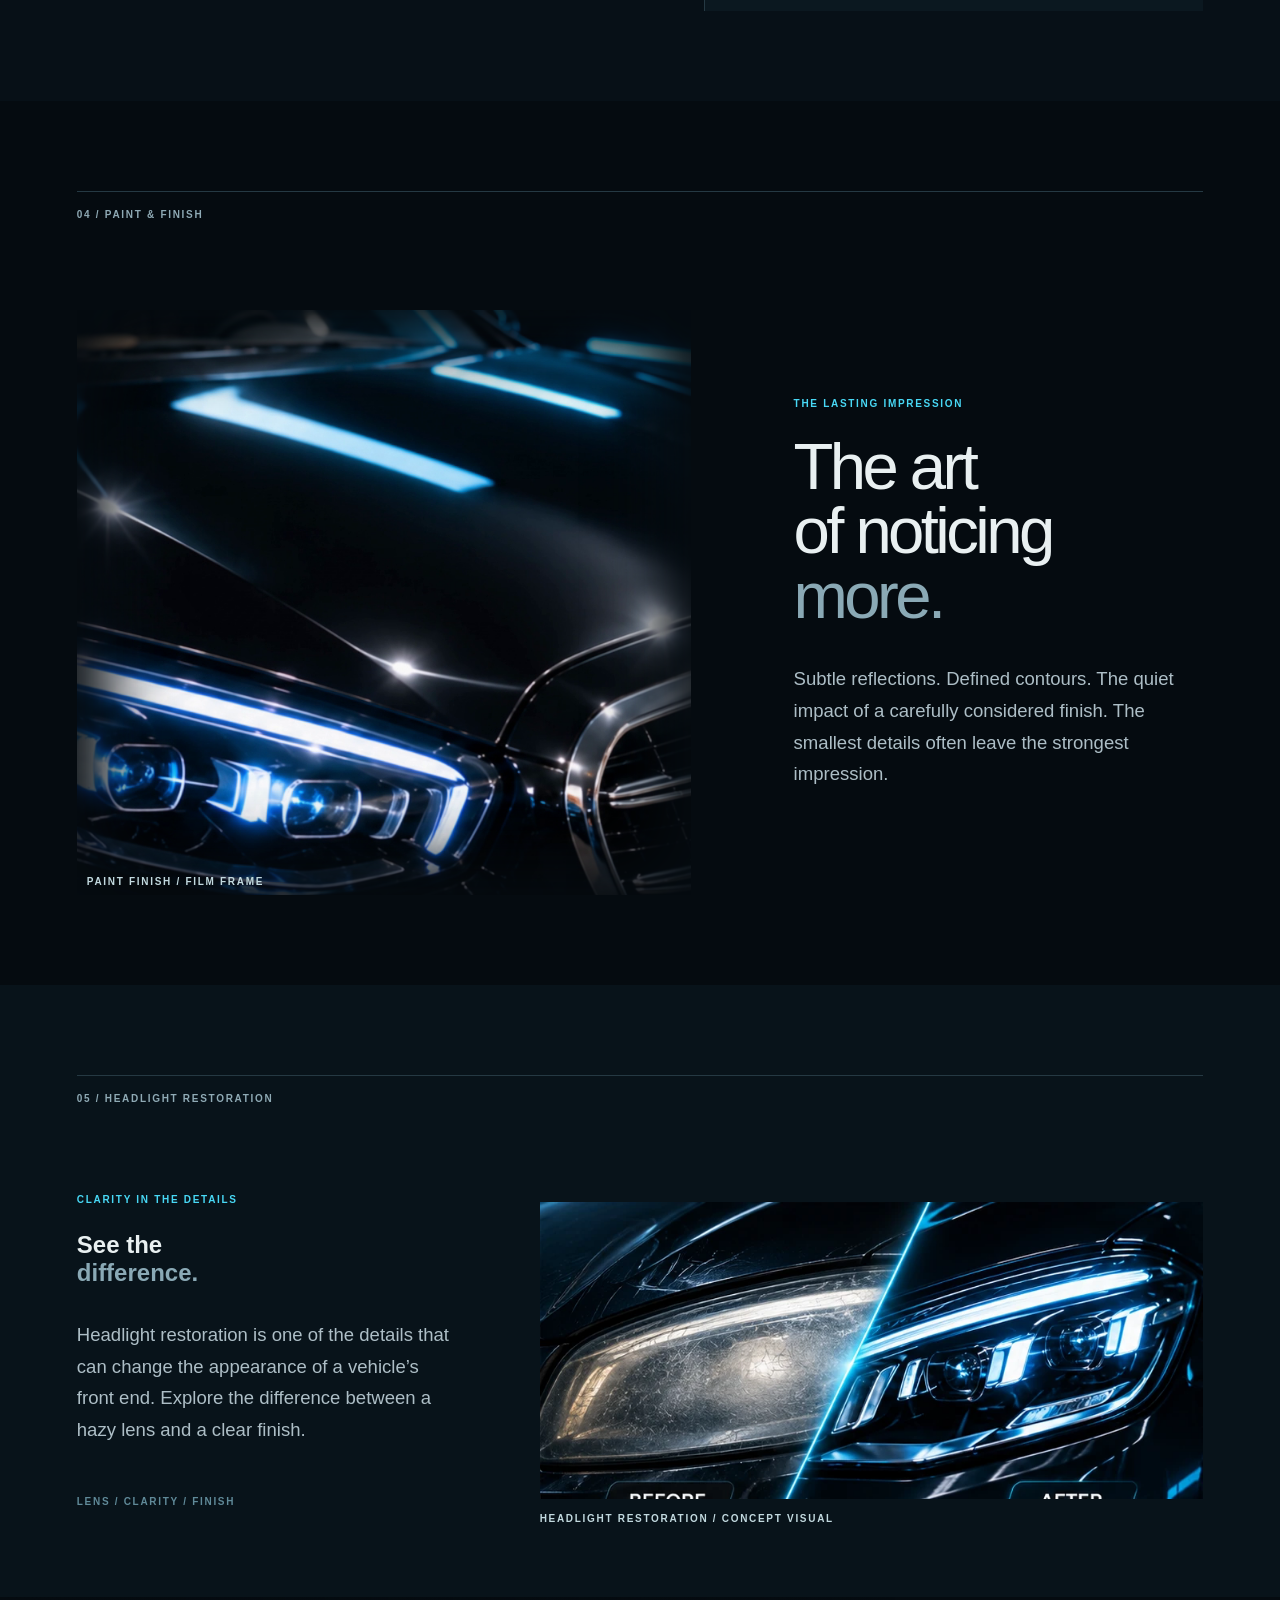
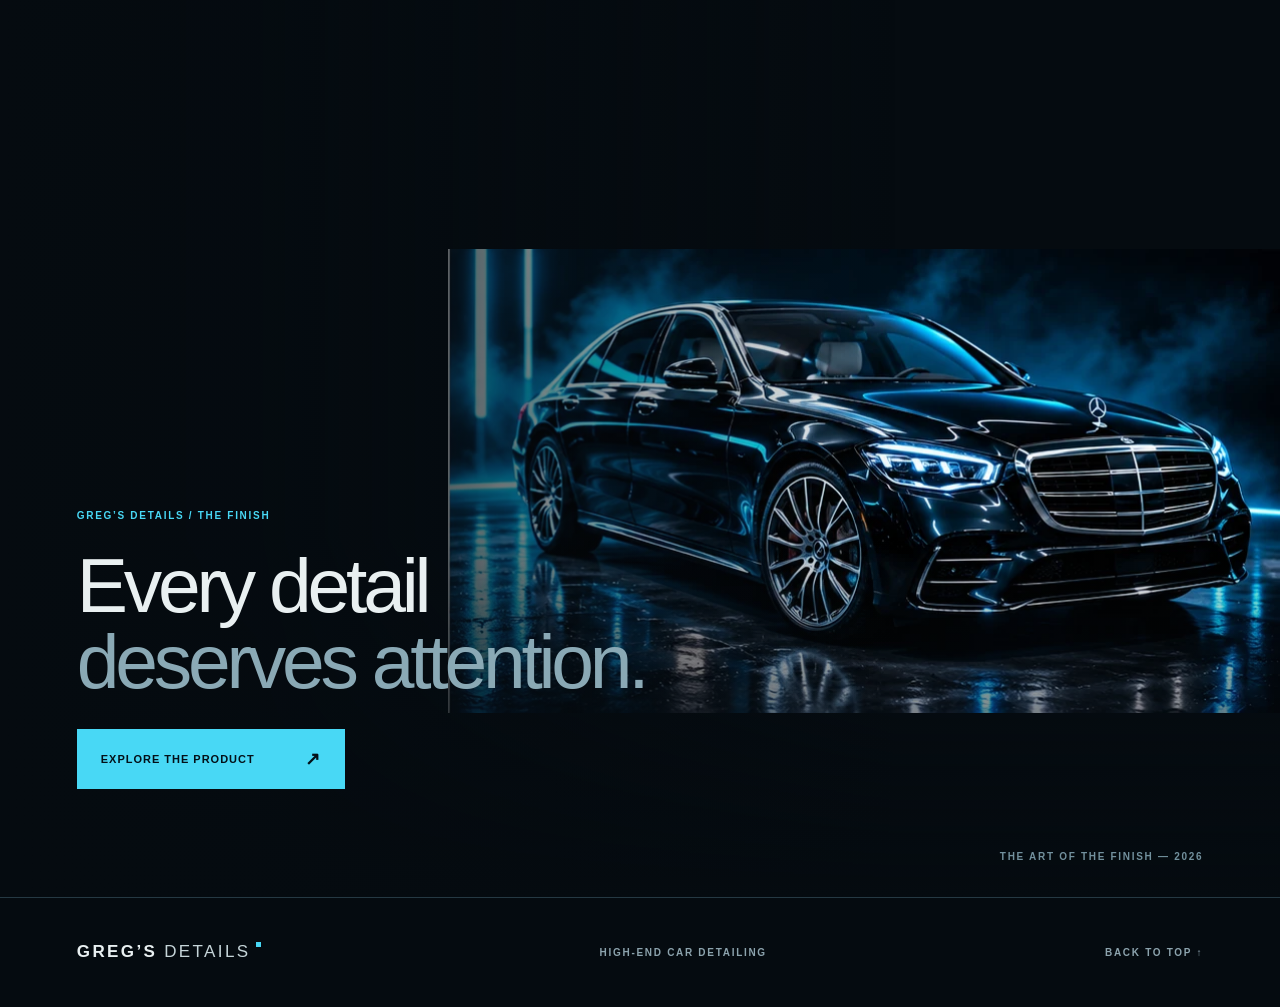
==== commit e0ca652b: "Add files via upload" ====
--- a/index.html
+++ b/index.html
@@ -1,380 +1 @@
-<!doctype html>
-<html lang="en">
-<head>
-<meta charset="utf-8"/>
-<meta content="width=device-width,initial-scale=1,viewport-fit=cover" name="viewport"/>
-<meta content="#070a0e" name="theme-color"/>
-<meta content="A premium, scroll-controlled automotive detailing experience: from wash to paint correction, interior deep clean, and lens restoration." name="description"/>
-<title>CAR DETAIL — Made Immaculate</title>
-<style>:root{--ink:#06090d;--text:#f2f6fa;--blue:#9fbdd1;--line:#d8e5f02a}
-*,*::before,*::after{box-sizing:border-box}html{background:var(--ink);scrollbar-width:none;scroll-behavior:auto}html::-webkit-scrollbar,body::-webkit-scrollbar{width:0;display:none}body{margin:0;background:var(--ink);color:var(--text);font-family:Inter,'Helvetica Neue',Arial,sans-serif;overflow-x:hidden;-webkit-font-smoothing:antialiased}a{color:inherit}img{max-width:none}.skip-link{position:fixed;top:-100px;left:10px;z-index:200;background:white;color:black;padding:12px;font-size:14px}.skip-link:focus{top:10px}.header{position:fixed;inset:0 0 auto;display:flex;align-items:center;justify-content:space-between;padding:29px clamp(22px,5.5vw,90px);z-index:50;pointer-events:none;background:linear-gradient(180deg,#06090dd9,transparent)}.header a{pointer-events:auto;text-decoration:none}.brand{display:flex;align-items:center;gap:12px;font-size:13px;font-weight:800;line-height:1;letter-spacing:.085em}.brand b{color:#bcd9eb}.brand small{display:block;font-size:8px;font-weight:500;letter-spacing:.25em;margin-top:8px;color:#93a7b7}.brand-mark{font-size:37px;letter-spacing:-.13em;font-weight:850;line-height:1}.brand-mark span{color:#95cfe9}.header-cta{font-size:10px;font-weight:700;letter-spacing:.18em;border-bottom:1px solid #9eb2c385;padding:6px 0 11px}.header-cta span{margin-left:11px;font-size:17px}.journey{position:relative;height:1330svh}.screen{height:100vh;height:100svh;min-height:500px;position:sticky;top:0;overflow:hidden;isolation:isolate;background:radial-gradient(ellipse at 62% 54%,#15212a 0%,#090e14 46%,#05070a 78%)}.scene{position:absolute;inset:0;overflow:hidden;opacity:var(--a,0);visibility:visible;pointer-events:none;transform:translateZ(0);will-change:opacity}.scene-wash{--a:1}.ambient{position:absolute;inset:0;pointer-events:none;opacity:.52;transform:translate3d(calc(var(--cam,0)*-10vw),calc(var(--cam,0)*-5vh),0)}.ambient-blue{background:radial-gradient(ellipse at 60% 55%,#18395380 0%,transparent 59%)}.ambient-slate{background:radial-gradient(ellipse at 62% 57%,#27495570 0%,transparent 62%)}.ambient-red{background:radial-gradient(ellipse at 58% 55%,#4b233252 0%,transparent 60%)}.environment-lines{position:absolute;inset:12% 0 9%;opacity:.14;background:linear-gradient(90deg,transparent 24%,#a3c1d33b 24.05%,transparent 24.2%,transparent 78%,#a3c1d329 78.05%,transparent 78.2%);transform:perspective(700px) rotateY(-11deg)}.art{position:absolute;inset:0;pointer-events:none}.art-wash{transform-origin:62% 56%;transform:translate3d(calc(var(--wash-shift,0)*-12vw),calc(var(--wash-shift,0)*-5vh),0) scale(calc(1 + var(--wash-zoom,0)*1.8))}.wash-state{position:absolute;left:37%;top:17%;width:68%;height:73%;object-fit:contain;filter:drop-shadow(0 25px 55px #020509bb);opacity:0;transform:translate3d(calc(var(--wash-shift,0)*-2vw),calc(var(--wash-shift,0)*1vh),0)}.state-dirty{opacity:var(--dirty,1)}.state-foam{opacity:var(--foam,0)}.state-rinse{opacity:var(--rinse,0)}.state-clean{opacity:var(--clean,0)}.water-canvas{position:absolute;inset:0;width:100%;height:100%;opacity:var(--spray,0);mix-blend-mode:screen;pointer-events:none}.studio-floor{position:absolute;bottom:2%;left:36%;width:63%;height:13%;background:radial-gradient(ellipse,#43698518 0%,transparent 70%);filter:blur(25px)}.story{position:absolute;top:21%;left:clamp(24px,7vw,116px);z-index:5;width:48vw;max-width:720px;transform:translate3d(0,calc(var(--story-rise,0)*-7vh),0);opacity:var(--story-show,1);text-shadow:0 5px 25px #000b}.eyebrow{font-size:clamp(9px,.75vw,12px);font-weight:700;letter-spacing:.24em;color:#96c0d7;line-height:1.7}.eyebrow span{display:inline-block;width:18px;height:1px;margin:0 7px 3px;background:#819cae}.story h1,.story h2{margin:22px 0 21px;font-size:clamp(45px,5.65vw,103px);letter-spacing:-.068em;line-height:.97;font-weight:800}.story em,.closing em{font-style:normal;font-weight:400;color:#a3c1d3}.story p{max-width:315px;font-size:clamp(12px,1.1vw,16px);line-height:1.7;color:#c3d0d9;margin:0}.service{position:absolute;right:clamp(24px,8vw,132px);bottom:10.6%;z-index:10;display:grid;grid-template-columns:1fr auto;column-gap:28px;row-gap:6px;min-width:min(330px,32vw);padding:17px 0 4px;border-top:1px solid #e0edf477;opacity:var(--service-show,0);transform:translateY(calc((1 - var(--service-show,0))*26px))}.service-eyebrow{grid-column:1/-1;font-size:9px;font-weight:700;letter-spacing:.25em;color:#a8bdcc}.service-name{font-size:22px;font-weight:500;letter-spacing:-.05em}.service strong{font-size:22px;font-weight:600;letter-spacing:-.035em}.scroll-hint{position:absolute;left:clamp(24px,7vw,116px);bottom:8.5%;font-size:9px;letter-spacing:.21em;color:#c0d3df;opacity:var(--hint,1)}.scroll-hint span{font-size:16px;margin-left:12px}.screen-shade{position:absolute;inset:0;z-index:12;pointer-events:none;background:linear-gradient(180deg,#05080c55 0%,transparent 17%,transparent 73%,#05080cdd 100%)}.art-polish{transform-origin:62% 53%;transform:scale(calc(.78 + var(--polish-scene-zoom,0)*.36))}.polish-wide{position:absolute;width:69%;height:78%;object-fit:contain;left:34%;top:12%;opacity:var(--polish-car,1);transform:translate3d(calc(var(--polish-enter,0)*-14vw),calc(var(--polish-enter,0)*-6vh),0) scale(calc(.84 + var(--polish-enter,0)*.82));filter:drop-shadow(0 30px 60px #0009)}.paint-world{position:absolute;inset:11% 2% 9% 30%;border-radius:10px;transform:translate3d(calc((1 - var(--polish-enter,0))*12vw),calc((1 - var(--polish-enter,0))*8vh),0) scale(calc(.64 + var(--polish-enter,0)*.5));opacity:var(--polish-enter,0);mask-image:radial-gradient(ellipse 68% 64% at 55% 49%,#000 57%,transparent 91%)}.paint-layer{position:absolute;inset:0;width:100%;height:100%;object-fit:cover;opacity:0}.paint-scratch{opacity:var(--paint-scratch,1)}.paint-work{opacity:var(--paint-buff,0)}.paint-finish{opacity:var(--paint-finish,0)}.tool{position:absolute;filter:drop-shadow(0 20px 24px #0007)}.polish-buffer{width:min(43vw,590px);right:calc(-10% + var(--tool-x,0)*29%);top:calc(7% + var(--tool-y,0)*34%);opacity:var(--polish-tool-show,0);transform:rotate(calc(-14deg + var(--tool-rot,0)*16deg)) scale(calc(.78 + var(--polish-enter,0)*.5))}.light-sweep{position:absolute;inset:-15%;background:linear-gradient(102deg,transparent 39%,#c7eeff0a 43%,#f4fbff5a 50%,transparent 56%);opacity:var(--paint-finish,0);transform:translateX(calc(-100% + var(--polish-complete,0)*200%))}.art-interior{transform-origin:58% 55%}.enter-car{position:absolute;width:65%;height:74%;object-fit:contain;top:11%;left:37%;transform:translate3d(calc((1 - var(--interior-entry,0))*65vw),calc((1 - var(--interior-entry,0))*2vh),0) scale(calc(.65 + var(--interior-entry,0)*1.1));opacity:var(--interior-car-alpha,1);filter:drop-shadow(0 20px 35px #000)}.inside-view{position:absolute;inset:8% -4% 8% 21%;transform-origin:53% 48%;transform:scale(calc(.48 + var(--inside-zoom,0)*.76));opacity:var(--inside-show,0);mask-image:radial-gradient(ellipse 72% 65% at 56% 50%,#000 52%,transparent 95%)}.inside-img{position:absolute;inset:0;width:100%;height:100%;object-fit:contain}.inside-img.after{opacity:var(--vac-reveal,0);mask-image:linear-gradient(to right,#000 0%,#000 calc(var(--vac-reveal,0)*100%),transparent calc(var(--vac-reveal,0)*100% + 15%))}.vacuum-tool{width:min(41vw,510px);right:calc(-8% + var(--vac-x,0)*39%);top:calc(8% + var(--vac-y,0)*32%);opacity:var(--vac-tool-alpha,0);transform:rotate(calc(-5deg + var(--vac-rot,0)*11deg)) scale(.95)}.art-tail{transform-origin:58% 50%;transform:scale(calc(.65 + var(--rear-zoom,0)*.65)) translate3d(calc((1 - var(--rear-zoom,0))*13vw),calc((1 - var(--rear-zoom,0))*1vh),0)}.rear-zoom{position:absolute;inset:18% -5% 9% 30%;mask-image:radial-gradient(ellipse 68% 53% at 55% 52%,#000 57%,transparent 95%)}.tail-image{position:absolute;inset:0;width:100%;height:100%;object-fit:contain}.tail-image.after{opacity:var(--tail-finish,0)}.tail-glint{position:absolute;inset:7% -6% 9% 28%;background:linear-gradient(100deg,transparent 40%,#ffdbeb17 47%,#fff6 51%,transparent 58%);opacity:var(--tail-finish,0);transform:translateX(calc(-100% + var(--tail-glint,0)*200%))}.closing{min-height:100svh;background:radial-gradient(ellipse at 50% 33%,#15232e 0%,#070a0e 63%);padding:21vh 7vw 3vh;display:flex;flex-direction:column;align-items:center;text-align:center}.ending-label{font-weight:700;font-size:10px;letter-spacing:.3em;color:#9cc0d6}.closing h2{font-size:clamp(54px,8vw,140px);font-weight:800;letter-spacing:-.08em;line-height:.95;margin:25px 0}.closing p{color:#b2bfcc;font-size:15px;margin:15px 0 35px}.contact-actions{display:flex;gap:16px;flex-wrap:wrap;justify-content:center}.action{border:1px solid #9cb3c2a0;text-decoration:none;padding:18px 27px;min-width:210px;display:flex;align-items:center;justify-content:space-between;gap:30px;font-size:11px;font-weight:700;letter-spacing:.14em;transition:background .2s}.action:hover{background:#e4f3fa12}.action.subtle{border-color:#8aa9b349}.action span{font-size:16px}.contact-note{margin:5px 0 15px;font-size:9px;color:#c08e86;letter-spacing:.08em;max-width:420px;line-height:1.6}.closing footer{margin-top:auto;width:100%;display:flex;justify-content:space-between;gap:16px;padding-top:45px;color:#8a9caa;font-size:9px;letter-spacing:.21em}
-@media(max-width:750px){.header{padding:21px 23px}.brand{font-size:11px}.brand-mark{font-size:28px}.brand small{font-size:7px}.header-cta{font-size:9px}.journey{height:1250svh}.story{left:6.4%;top:15%;width:90%;max-width:390px}.story h1,.story h2{font-size:clamp(37px,10.4vw,67px);line-height:.98;margin:14px 0}.story p{font-size:12px;max-width:290px}.eyebrow{font-size:8px}.art-wash{transform-origin:56% 51%;transform:translate3d(calc(var(--wash-shift,0)*-12vw),calc(var(--wash-shift,0)*-2vh),0) scale(calc(1 + var(--wash-zoom,0)*1.5))}.wash-state{left:-17%;width:135%;height:56%;top:31%;object-fit:contain}.water-canvas{top:0}.service{right:6.5%;left:6.5%;bottom:10%;min-width:0;padding-top:12px}.service-name,.service strong{font-size:18px}.service-eyebrow{font-size:8px}.scroll-hint{left:6.5%;bottom:5.5%;font-size:8px}.art-polish{transform-origin:52% 47%}.polish-wide{width:128%;left:-14%;top:28%;height:58%}.paint-world{inset:25% -32% 17% -20%}.polish-buffer{width:87vw;top:calc(26% + var(--tool-y,0)*24%);right:calc(-23% + var(--tool-x,0)*34%)}.enter-car{width:115%;left:-8%;height:53%;top:29%}.inside-view{inset:27% -42% 17% -34%}.vacuum-tool{width:89vw;top:calc(23% + var(--vac-y,0)*27%);right:calc(-30% + var(--vac-x,0)*36%)}.rear-zoom{inset:26% -49% 18% -29%}.art-tail{transform-origin:50% 49%}.tail-glint{inset:25% -40% 18% -30%}.closing{padding-top:19vh}.closing h2{font-size:clamp(44px,12vw,80px)}.closing footer{flex-direction:column;text-align:center}.contact-note{max-width:310px}}
-@media(max-width:375px){.story{top:13.5%}.story h1,.story h2{font-size:35px}.wash-state{top:32%}.service{bottom:9%}}
-@media(prefers-reduced-motion:reduce){.journey{height:700svh}.ambient,.art,.wash-state,.tool,.inside-view,.paint-world{transition:none}}
-/* Continuity refinements: the camera closes in on the exact car that was just washed. */
-@media(min-width:751px){.art-polish .polish-wide{width:82%;height:87%;left:29%;top:9%;transform:translate3d(calc(var(--polish-enter,0)*-15vw),calc(var(--polish-enter,0)*-5vh),0) scale(calc(1.15 + var(--polish-enter,0)*1.24))}}
-@media(max-width:750px){.art-polish .polish-wide{width:154%;height:64%;left:-28%;top:26%;transform:translate3d(calc(var(--polish-enter,0)*-16vw),calc(var(--polish-enter,0)*-4vh),0) scale(calc(1.02 + var(--polish-enter,0)*1.15))}}
-.scene-interior .art-interior{transform:translate3d(calc(var(--interior-exit,0)*-19vw),0,0) scale(calc(1 + var(--interior-exit,0)*.36))}
-.scene-tail .art-tail{filter:blur(calc((1 - var(--rear-zoom,0))*3px))}
-@media(min-width:751px){.scene-wash .story h1{font-size:clamp(44px,4.15vw,74px)}.art-wash .wash-state{left:40.5%;width:64%;height:76%;top:15%}}
-@media(max-width:750px){.scene-wash .story h1{font-size:clamp(37px,10.4vw,67px)}}
-.rear-zoom .tail-image{transform:translateX(calc(21% - var(--tail-pan,0)*42%)) scale(1.34);transform-origin:center center}
-
-/* v3: scroll-scrubbed cinematic camera optics and physically layered depth.
-   All depth effects are driven from scroll position; nothing automatically plays. */
-.screen{perspective:1400px;transform-style:preserve-3d}
-.scene{transform-origin:57% 53%;transform:perspective(1550px) translate3d(calc(var(--scene-x,0)*8vw),calc(var(--scene-y,0)*6vh),calc(var(--scene-depth,0)*-140px)) rotateY(calc(var(--scene-yaw,0)*7deg)) rotateX(calc(var(--scene-pitch,0)*4deg)) scale(calc(1 + var(--scene-scale,0)*.12));filter:blur(calc(var(--scene-blur,0)*3px));backface-visibility:hidden}
-.ambient{transform:translate3d(calc(var(--cam,0)*-16vw),calc(var(--cam,0)*-8vh),-120px) scale(1.25);filter:blur(14px)}
-.environment-lines{transform:perspective(860px) translate3d(calc(var(--cam,0)*-13vw),calc(var(--cam,0)*-2vh),-80px) rotateY(calc(-13deg + var(--cam,0)*7deg))}
-.story{transform:translate3d(calc(var(--story-drift,0)*-1.7vw),calc(var(--story-rise,0)*-7vh),50px)}
-.art-wash{transform-style:preserve-3d;transform:perspective(1100px) translate3d(calc(var(--wash-shift,0)*-12vw),calc(var(--wash-shift,0)*-5vh),calc(var(--wash-zoom,0)*260px)) rotateY(calc(var(--wash-shift,0)*-8deg)) scale(calc(1 + var(--wash-zoom,0)*.92))}
-.wash-state{transform:translate3d(calc(var(--wash-shift,0)*-1.6vw),calc(var(--wash-shift,0)*1vh),15px);filter:drop-shadow(0 25px 55px #020509bb) saturate(calc(.83 + var(--clean,0)*.23))}
-.water-canvas{z-index:4;mix-blend-mode:screen;opacity:var(--spray,0)}
-.water-canvas-back{z-index:0;filter:blur(4px);opacity:calc(var(--spray,0)*.72)}
-.water-canvas-front{z-index:5}
-.wet-reflection{position:absolute;left:37%;bottom:7%;width:68%;height:16%;z-index:1;background:radial-gradient(ellipse at 45% 55%,#d0efff26 0%,#74b9dc10 29%,transparent 68%);transform:translate3d(calc(var(--wash-shift,0)*-4vw),calc(var(--wash-shift,0)*-1vh),-16px) scaleX(calc(.9 + var(--clean,0)*.24));filter:blur(10px);opacity:calc(.23 + var(--spray,0)*.7 + var(--clean,0)*.15)}
-.camera-transition{position:absolute;inset:-16%;z-index:11;pointer-events:none;opacity:var(--bridge,0);overflow:hidden;mix-blend-mode:screen;transform:translate3d(calc(var(--bridge-x,0)*-2vw),0,0)}
-.transition-sheen{position:absolute;inset:-12%;background:linear-gradient(110deg,transparent 33%,#acc6d21a 41%,#f7fdff60 49%,#849cad12 53%,transparent 68%);filter:blur(calc(18px + var(--bridge,0)*25px));transform:translateX(calc(-70% + var(--bridge-travel,0)*140%)) scaleX(1.75)}
-.transition-speed{position:absolute;inset:-30%;background:repeating-linear-gradient(91deg,transparent 0 30px,#d7eaf912 31px 32px,transparent 33px 96px);mask-image:radial-gradient(ellipse at 55% 48%,transparent 13%,#000 53%,transparent 84%);transform:perspective(550px) rotateY(-31deg) scaleX(calc(1 + var(--bridge,0)*2)) translateX(calc(var(--bridge-travel,0)*-8vw));filter:blur(12px);opacity:.55}
-.transition-aperture{position:absolute;inset:0;background:radial-gradient(ellipse 40% 30% at 57% 50%,transparent 0%,#b4d0d410 48%,transparent 79%);transform:scale(calc(.55 + var(--bridge,0)*1.8));filter:blur(25px)}
-.scene-interior .window-tunnel{position:absolute;inset:0;z-index:2;background:radial-gradient(ellipse 10% 18% at 65% 50%,transparent 0%,#07111a 80%);opacity:var(--window-tunnel,0);transform:perspective(730px) translate3d(0,0,calc(var(--window-flight,0)*260px)) scale(calc(2 - var(--window-flight,0)*1.2));pointer-events:none;filter:blur(calc(var(--window-flight,0)*16px))}
-.scene-interior .inside-view{transform:perspective(1100px) translate3d(calc((1 - var(--inside-zoom,0))*11vw),calc((1 - var(--inside-zoom,0))*2vh),calc(var(--inside-zoom,0)*210px)) scale(calc(.45 + var(--inside-zoom,0)*.64)) rotateY(calc((1 - var(--inside-zoom,0))*-11deg))}
-.scene-polish .paint-world{transform:perspective(1250px) translate3d(calc((1 - var(--polish-enter,0))*14vw),calc((1 - var(--polish-enter,0))*8vh),calc(var(--polish-enter,0)*100px)) scale(calc(.61 + var(--polish-enter,0)*.43)) rotateY(calc((1 - var(--polish-enter,0))*16deg))}
-.scene-tail .art-tail{transform:perspective(1300px) translate3d(calc((1 - var(--rear-zoom,0))*14vw),calc((1 - var(--rear-zoom,0))*4vh),calc(var(--rear-zoom,0)*240px)) rotateY(calc((1 - var(--rear-zoom,0))*-15deg)) scale(calc(.72 + var(--rear-zoom,0)*.25))}
-@media(max-width:750px){
- .art-wash{transform-origin:56% 51%;transform:perspective(780px) translate3d(calc(var(--wash-shift,0)*-8vw),calc(var(--wash-shift,0)*-2vh),calc(var(--wash-zoom,0)*130px)) rotateY(calc(var(--wash-shift,0)*-6deg)) scale(calc(1 + var(--wash-zoom,0)*.86))}
- .scene{transform:perspective(950px) translate3d(calc(var(--scene-x,0)*5vw),calc(var(--scene-y,0)*3vh),calc(var(--scene-depth,0)*-65px)) rotateY(calc(var(--scene-yaw,0)*5deg)) scale(calc(1 + var(--scene-scale,0)*.07))}
- .scene-polish .paint-world{transform:perspective(780px) translate3d(calc((1 - var(--polish-enter,0))*12vw),calc((1 - var(--polish-enter,0))*8vh),calc(var(--polish-enter,0)*90px)) scale(calc(.62 + var(--polish-enter,0)*.4))}
- .scene-interior .inside-view{transform:perspective(780px) translate3d(calc((1 - var(--inside-zoom,0))*7vw),calc((1 - var(--inside-zoom,0))*3vh),calc(var(--inside-zoom,0)*120px)) scale(calc(.47 + var(--inside-zoom,0)*.68)) rotateY(calc((1 - var(--inside-zoom,0))*-7deg))}
- .scene-tail .art-tail{transform:perspective(840px) translate3d(calc((1 - var(--rear-zoom,0))*9vw),0,calc(var(--rear-zoom,0)*90px)) rotateY(calc((1 - var(--rear-zoom,0))*-10deg)) scale(calc(.77 + var(--rear-zoom,0)*.22))}
-}
-
-/* v4: high-definition alpha compositing, glass offer checkpoints, detail lighting. */
-.scene{transform-style:preserve-3d}
-.art,.story,.ambient,.camera-transition,.screen-shade{pointer-events:none}
-/* Photo-real, transparent-background detail passes -- not rectangular poster images. */
-.wash-live-photo{position:absolute;width:73%;height:88%;object-fit:contain;left:31%;top:7%;z-index:3;opacity:var(--wash-live,0);filter:drop-shadow(0 22px 22px #0009);transform:translate3d(calc(var(--foam-drift,0)*-2vw),calc(var(--foam-drift,0)*-1.3vh),30px) scale(calc(.96 + var(--foam-drift,0)*.09))}
-.process-photo{position:absolute;display:block;width:100%;height:100%;object-fit:contain;pointer-events:none;filter:drop-shadow(0 18px 32px #0006)}
-.polish-live-photo{left:-2%;top:-3%;width:111%;height:104%;opacity:var(--polish-live,0);transform:translate3d(calc((1 - var(--polish-live,0))*3vw),calc(var(--polish-live,0)*-1vh),55px) scale(calc(.96 + var(--polish-live,0)*.16));z-index:2}
-.interior-live-photo{inset:-4% -12%;width:120%;height:109%;opacity:var(--interior-live,0);transform:translate3d(calc(var(--inside-zoom,0)*-2vw),0,45px) scale(calc(.9 + var(--inside-zoom,0)*.2));z-index:2}
-.tail-live-photo{position:absolute;inset:9% -11% 9% 20%;width:91%;height:82%;opacity:var(--tail-live,0);object-fit:contain;transform:translate3d(calc(var(--tail-pan,0)*-4vw),0,35px) scale(calc(1 + var(--tail-pan,0)*.08));filter:drop-shadow(0 20px 38px #0008);z-index:3}
-/* Low bloom, stage floor and depth read as a photographic environment. */
-.cinema-vignette{position:absolute;inset:0;z-index:11;pointer-events:none;background:radial-gradient(ellipse 75% 73% at 58% 48%,transparent 45%,#03050791 90%),linear-gradient(180deg,#03050834,transparent 19%,transparent 65%,#03060888);mix-blend-mode:multiply}
-.screen{background:radial-gradient(ellipse 70% 72% at 58% 49%,#17242c 0%,#0a1016 53%,#05070a 100%)}
-.scene-wash .wet-reflection{filter:blur(15px);mix-blend-mode:screen}
-/* Offer blocks deliberately hold on screen as the camera settles. */
-.service{background:linear-gradient(135deg,#14212bcb,#0a1018d8);border:1px solid #c3d5e228;border-top:1px solid #e1eefa65;backdrop-filter:blur(20px) saturate(1.13);-webkit-backdrop-filter:blur(20px) saturate(1.13);border-radius:3px;padding:19px 21px 16px;min-width:min(360px,35vw);grid-template-columns:1fr auto;gap:8px 18px;box-shadow:0 16px 70px #0007;transform:translate3d(0,calc((1 - var(--service-show,0))*30px),68px) scale(calc(.974 + var(--service-show,0)*.026));pointer-events:auto;transition:box-shadow .2s ease}
-.service-eyebrow{letter-spacing:.21em;font-size:9px;color:#aec5d4}
-.service-name{font-weight:650;font-size:24px;letter-spacing:-.045em}
-.service strong{font-size:24px;color:#e7f6ff}
-.service-description{grid-column:1/-1;color:#b0c1cc;line-height:1.45;font-size:12px;letter-spacing:0;margin:2px 0 7px}
-.service-link{grid-column:1/-1;display:flex;justify-content:space-between;gap:18px;align-items:center;padding-top:13px;border-top:1px solid #b7cad539;color:#e4f4ff;text-decoration:none;font-size:10px;font-weight:700;letter-spacing:.1em;pointer-events:auto}
-.service-link:hover,.service-link:focus-visible{color:white;text-decoration:underline;text-underline-offset:4px}
-.service-link span{font-size:17px;font-weight:400}
-/* A product moment is a hold in the real scroll timeline; no markers or progress bars. */
-@media(max-width:750px){
- .wash-live-photo{width:149%;height:72%;left:-24%;top:25%}
- .polish-live-photo{left:-11%;top:5%;width:129%;height:96%}
- .interior-live-photo{inset:-7% -21%;width:143%;height:114%}
- .tail-live-photo{left:-28%;top:20%;width:156%;height:65%}
- .service{bottom:9.7%;left:6.5%;right:6.5%;min-width:0;padding:14px 16px 12px;row-gap:5px}
- .service-name,.service strong{font-size:19px}
- .service-description{font-size:11px;margin-bottom:5px}
- .service-link{padding-top:8px;font-size:9px}
-}
-@media(prefers-reduced-motion:reduce){.service{backdrop-filter:none;-webkit-backdrop-filter:none}}
-
-/* A clean hero car returns after polishing, so the service checkpoint never lands on an empty black paint crop. */
-.polish-finished-car{position:absolute;width:69%;height:78%;object-fit:contain;left:34%;top:12%;opacity:var(--polish-finished-car,0);transform:translate3d(calc((1 - var(--polish-finished-car,0))*-11vw),calc((1 - var(--polish-finished-car,0))*5vh),46px) scale(calc(1.65 - var(--polish-finished-car,0)*.56));filter:drop-shadow(0 22px 45px #000b);z-index:7}
-.scene-polish .paint-world{opacity:calc(var(--polish-enter,0)*(1 - var(--polish-finished-car,0)))}
-.scene-polish .polish-buffer{opacity:calc(var(--polish-tool-show,0)*(1 - var(--polish-finished-car,0)))}
-.scene-tail .tail-image.before{opacity:calc(1 - var(--tail-live,0))}
-.scene-tail .tail-image.after{opacity:calc(var(--tail-finish,0)*(1 - var(--tail-live,0)))}
-/* Product copy is always above cinematic shade so it remains readable. */
-.scene{z-index:4}
-.screen-shade,.cinema-vignette{z-index:2}
-.camera-transition{z-index:12}
-.service{z-index:15;background:linear-gradient(145deg,#1b2d38eb,#0d171feb);box-shadow:0 25px 70px #000c}
-.service-description{color:#cbdce6}
-.service-eyebrow{color:#b6d5e8}
-@media(max-width:750px){.polish-finished-car{width:128%;left:-14%;top:28%;height:58%}}
-</style>
-
-</head>
-<body>
-<a class="skip-link" href="#contact">Skip animations</a>
-<header class="header">
-<a aria-label="Car Detail home" class="brand" href="#top"><span aria-hidden="true" class="brand-mark">C<span>.</span></span><span>CAR <b>DETAIL</b><small>THE DETAILING STUDIO</small></span></a>
-<a class="header-cta" href="#contact">ENQUIRE <span aria-hidden="true">↗</span></a>
-</header>
-<main id="top">
-<section aria-label="Four-stage car detailing experience" class="journey" id="journey">
-<div class="screen">
-<div class="scene scene-wash" data-scene="wash">
-<div class="ambient ambient-blue"></div>
-<div class="environment-lines"></div>
-<div aria-hidden="true" class="art art-wash">
-<img alt="" class="wash-state state-dirty" src="[data-uri]"/>
-<img alt="" class="wash-state state-foam" src="[data-uri]"/>
-<img alt="" class="wash-state state-rinse" src="[data-uri]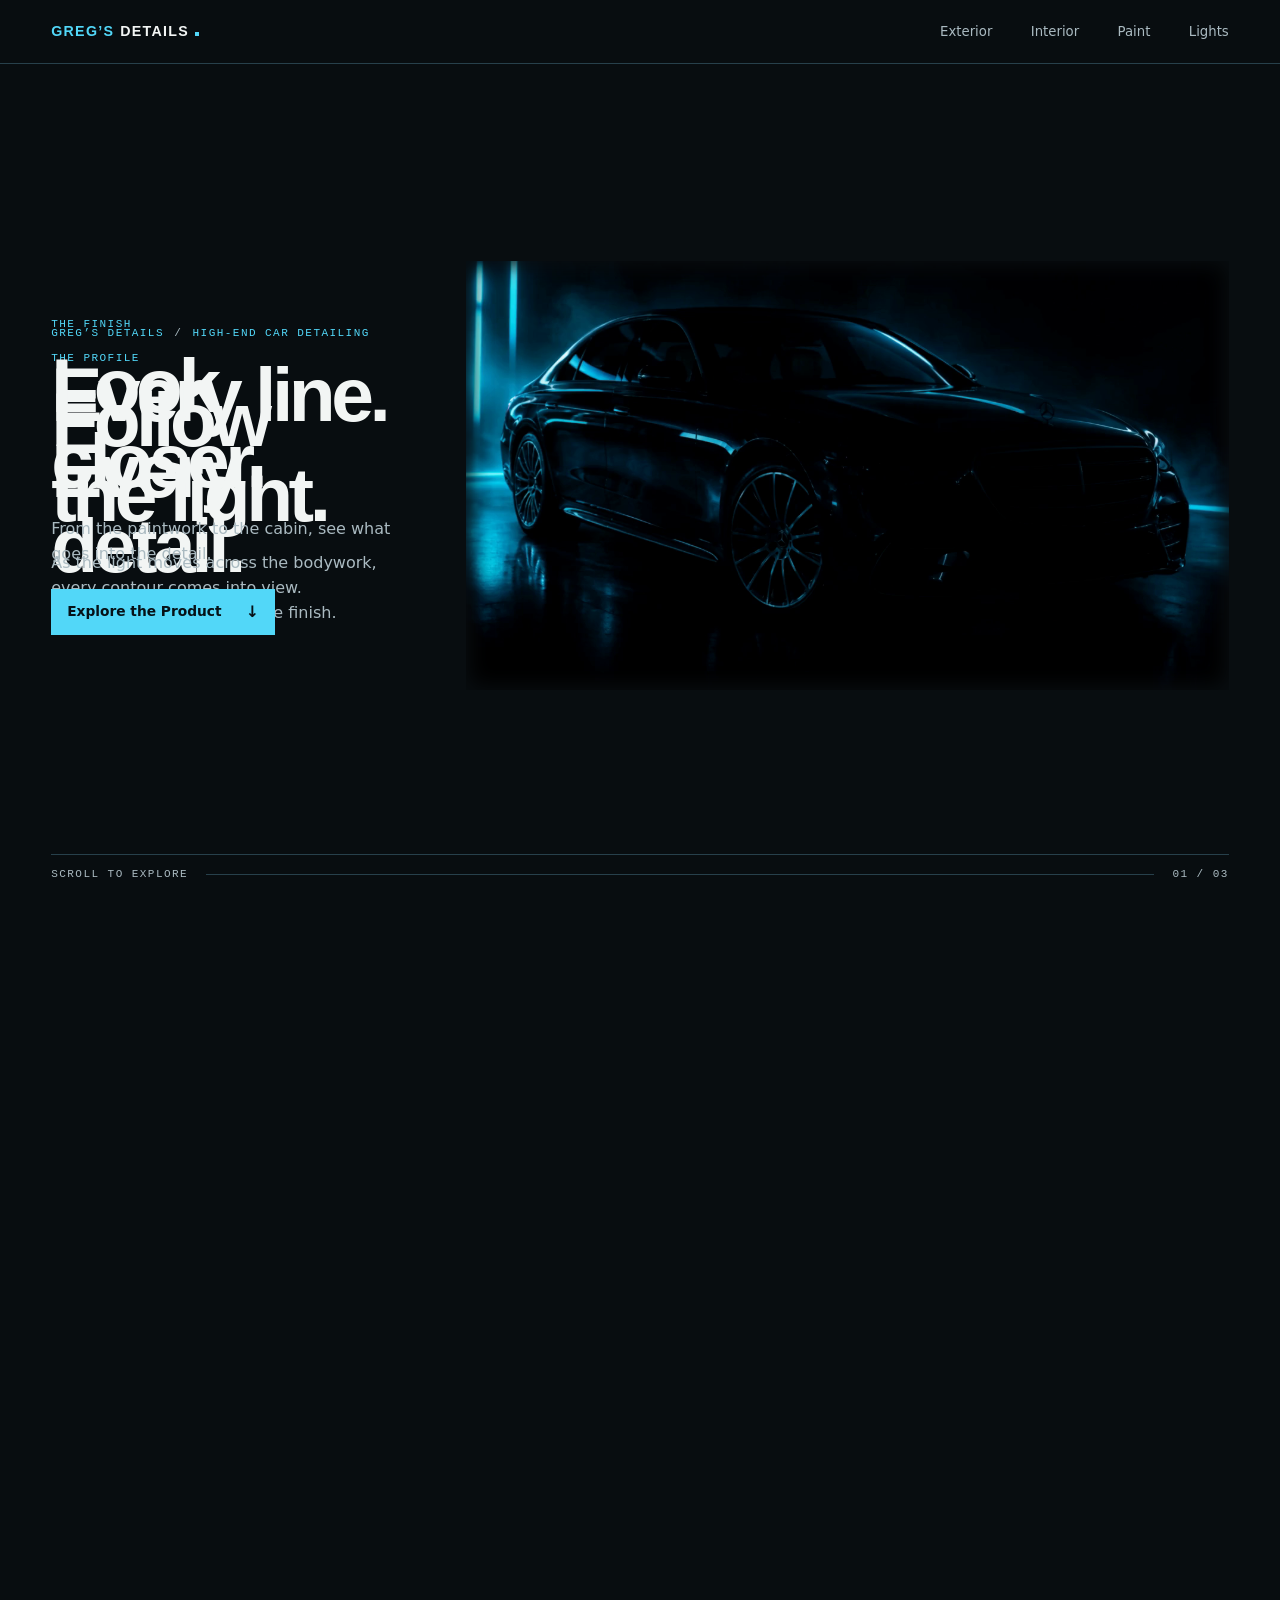
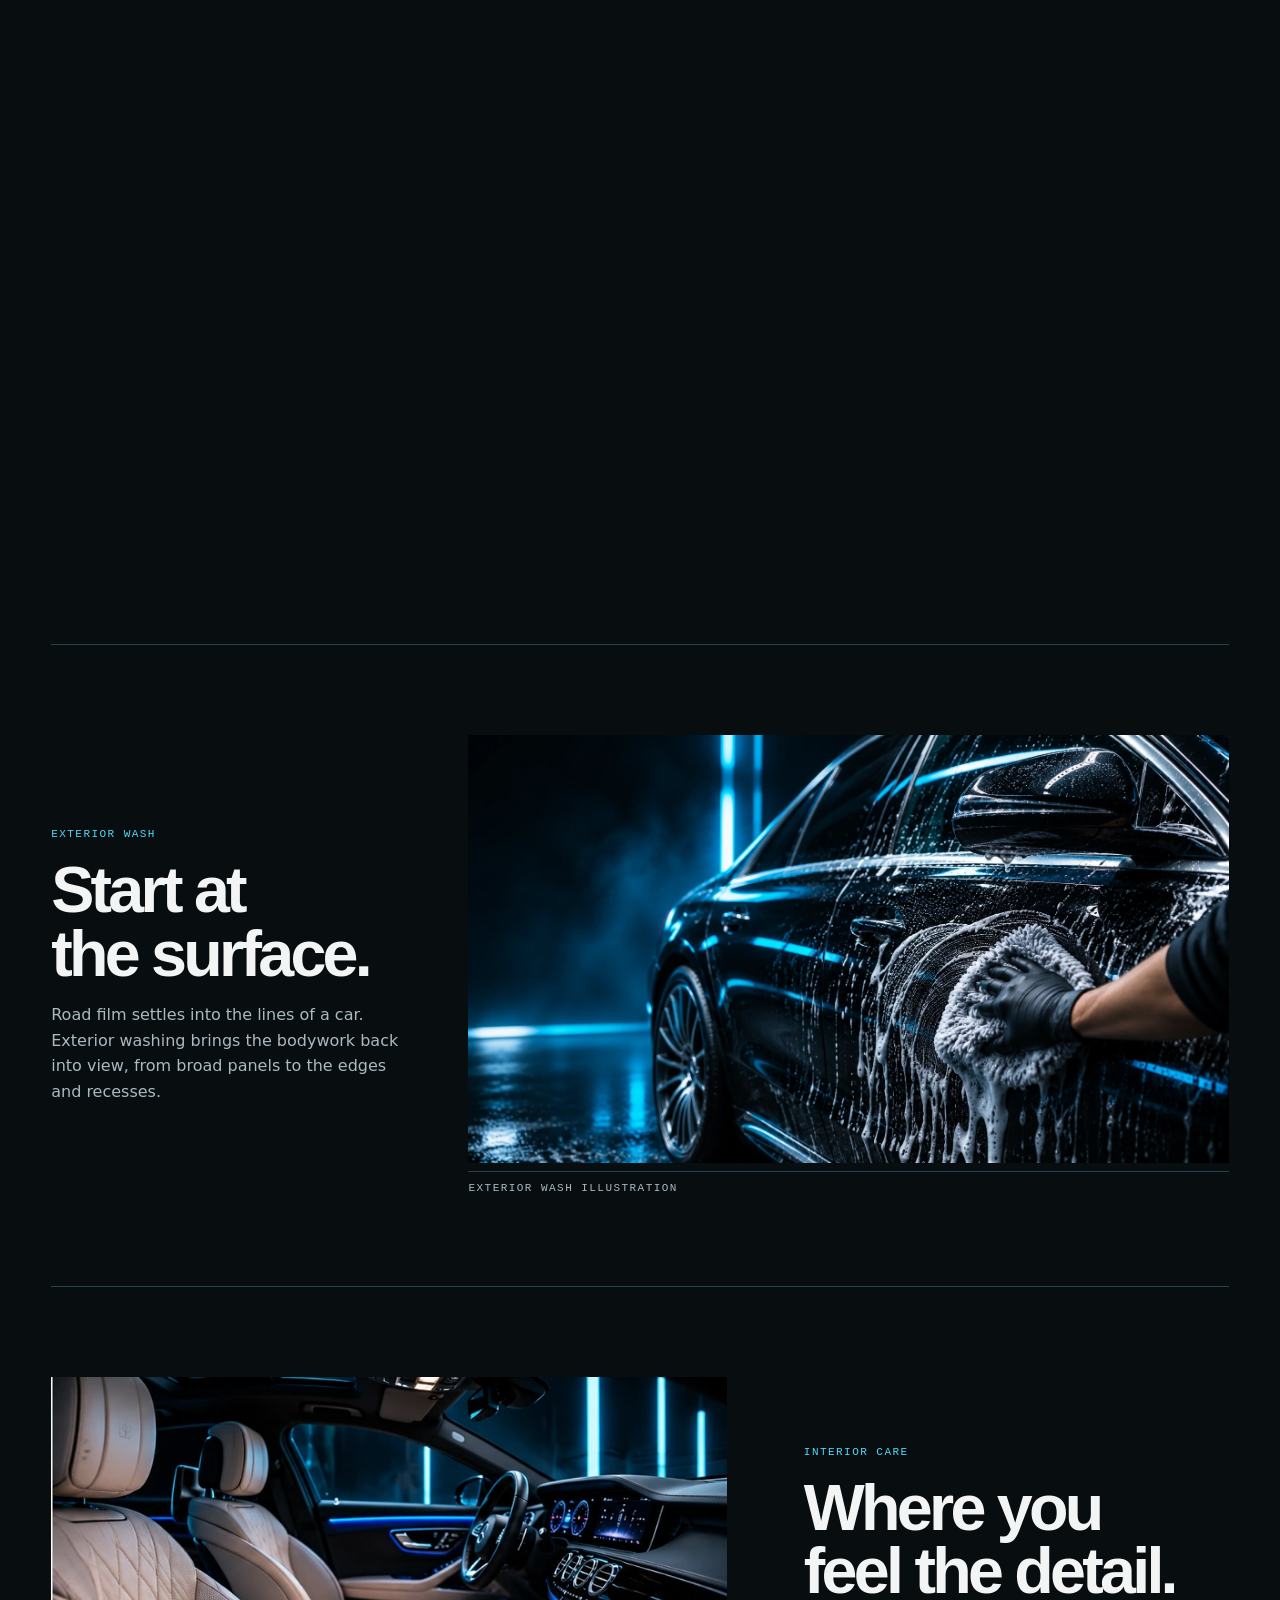
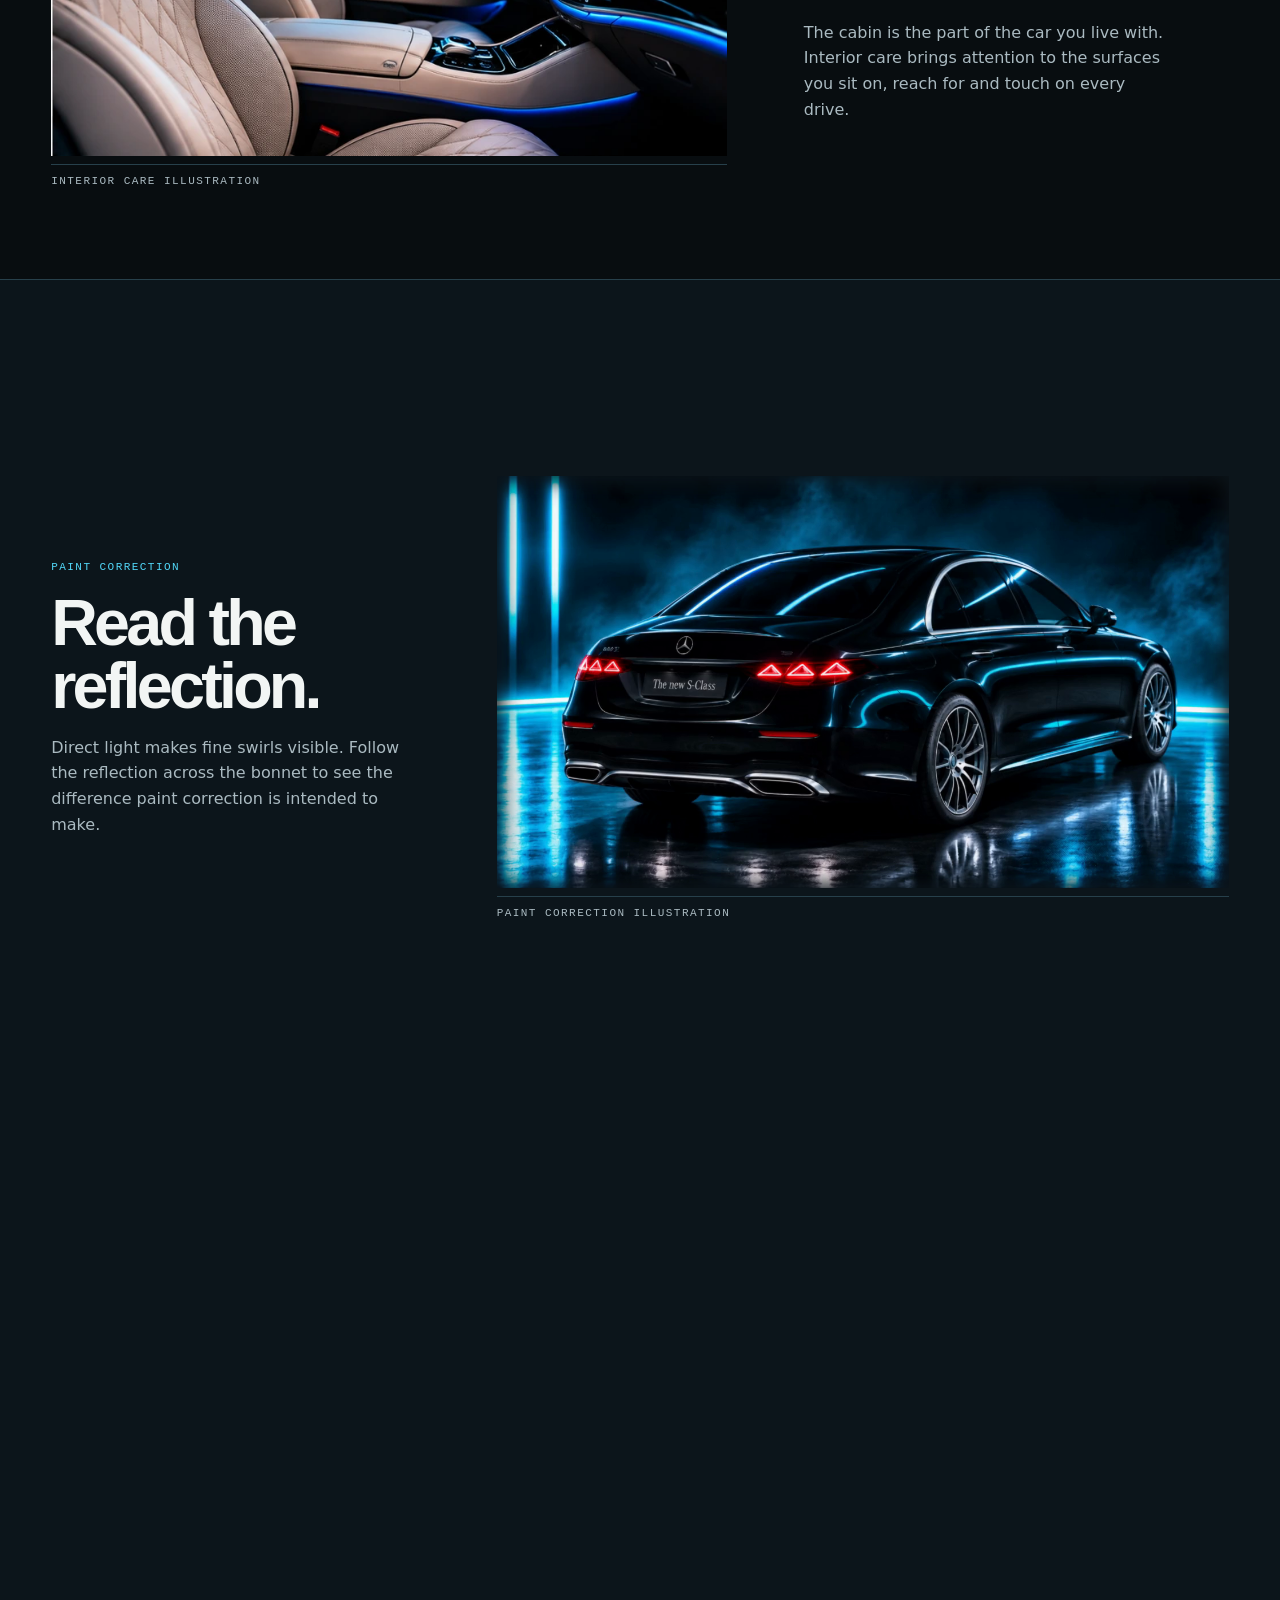
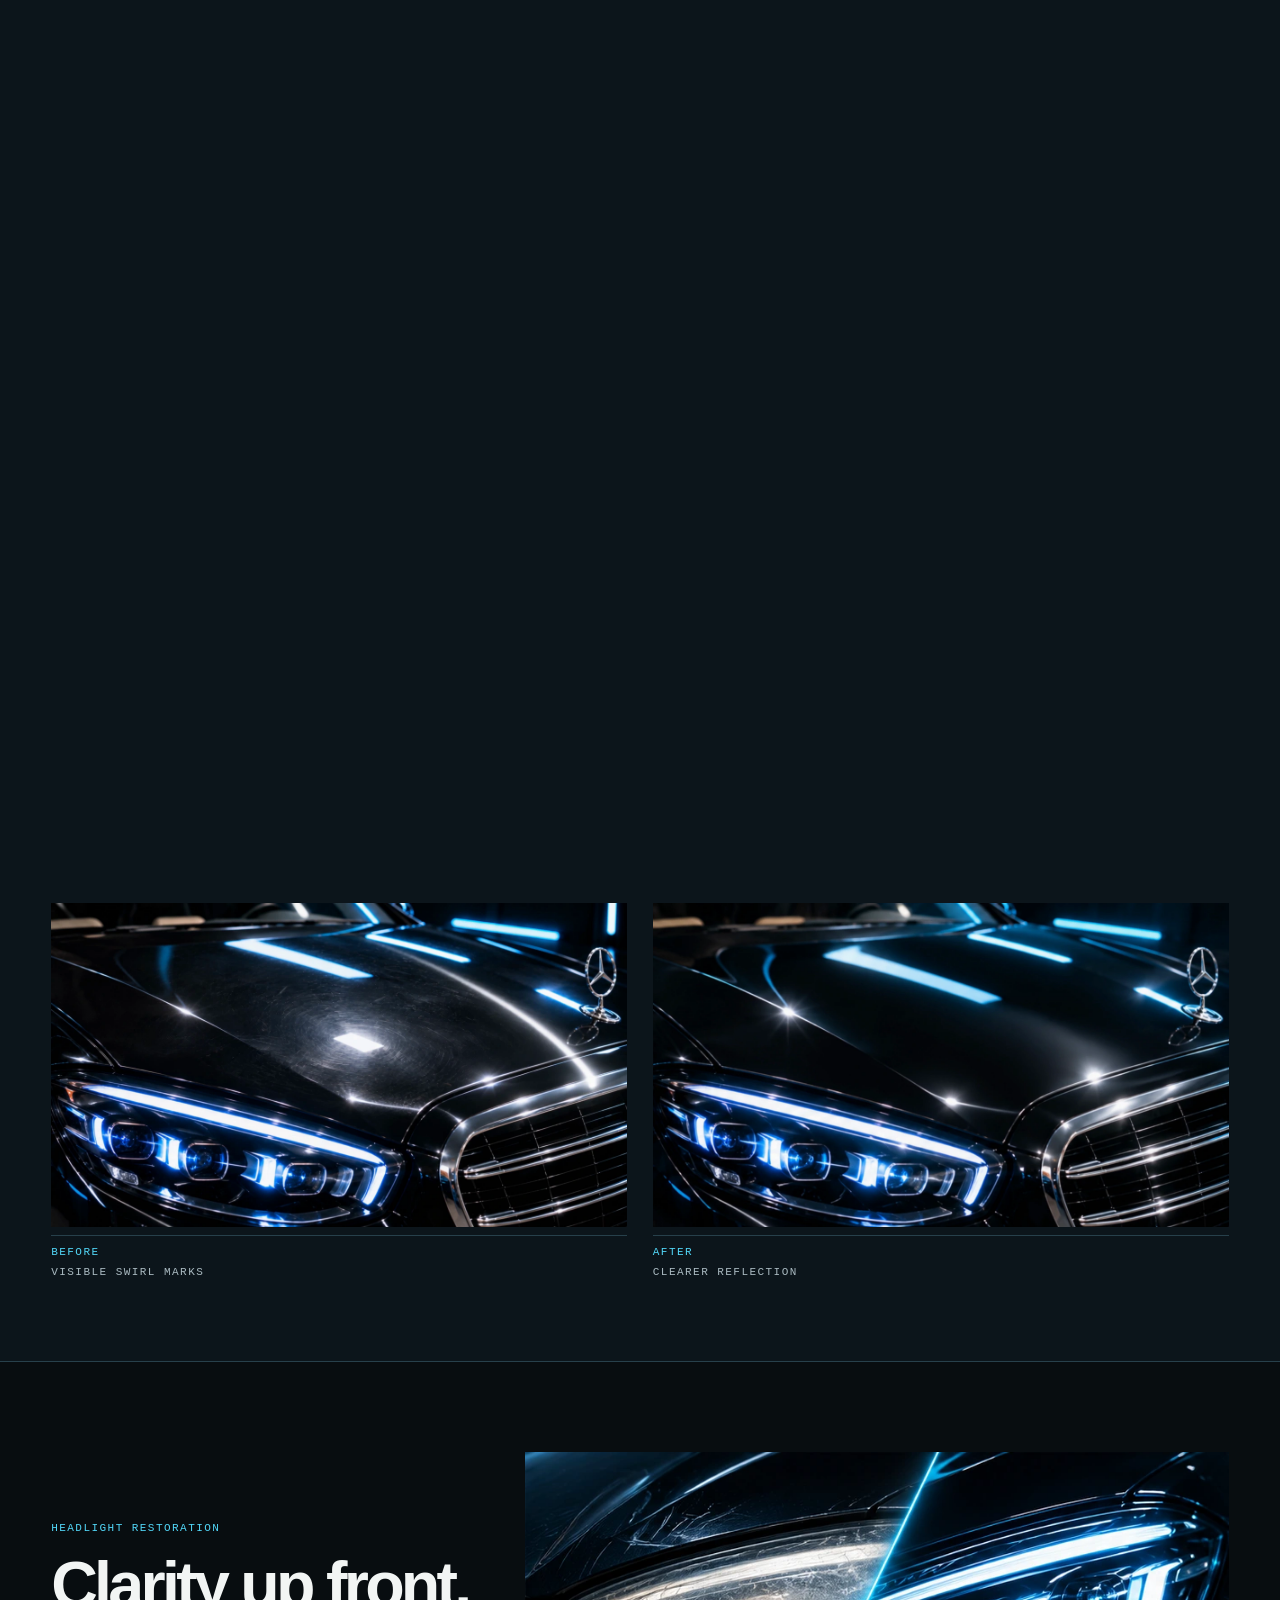
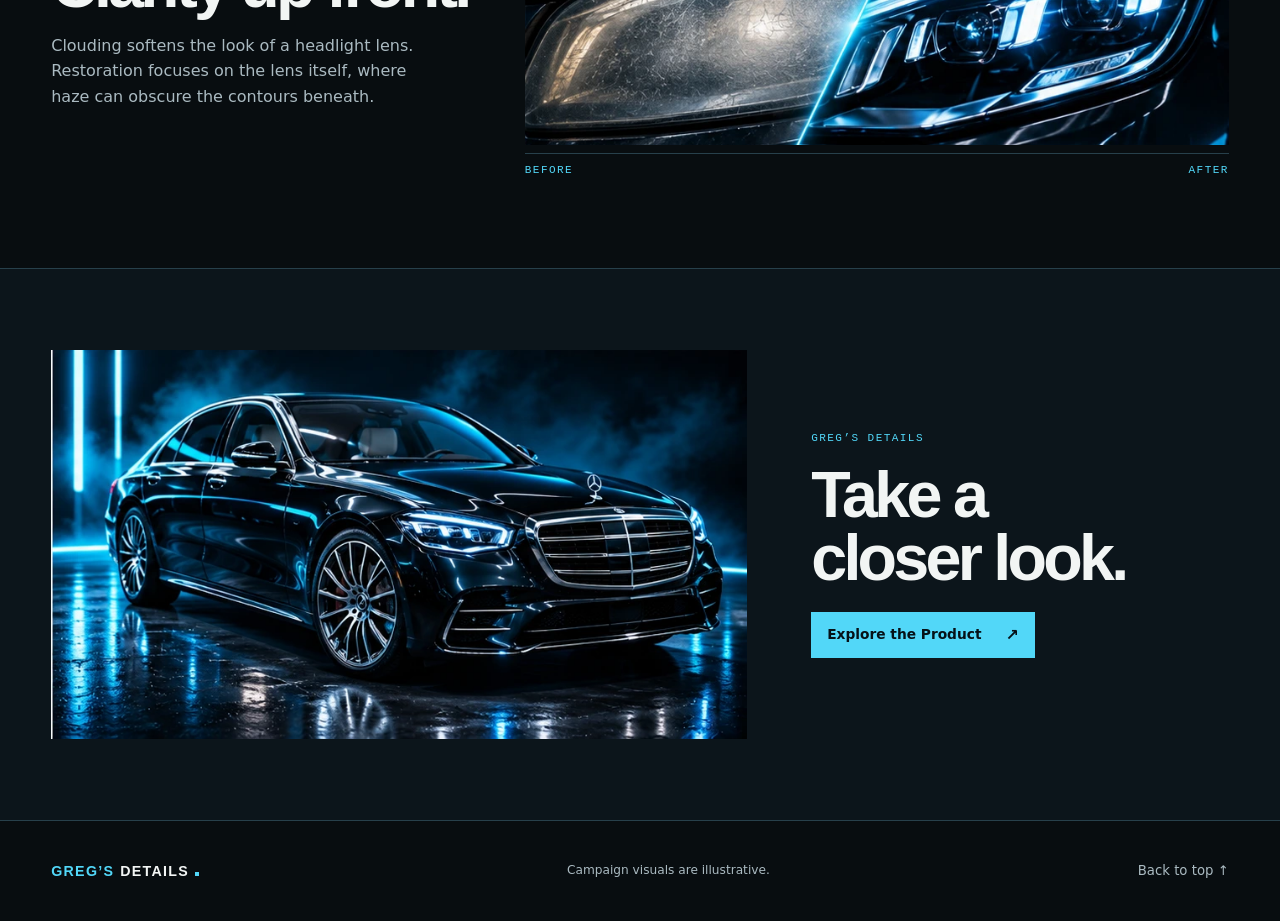
==== commit 78145e7e: "Rebuild Greg’s Details cinematic website" ====
--- a/index.html
+++ b/index.html
@@ -1 +1,147 @@
-<!doctype html><html lang="en"><head><meta charset="utf-8"><meta name="viewport" content="width=device-width,initial-scale=1"><meta name="color-scheme" content="dark"><meta name="theme-color" content="#050b10"><meta name="description" content="Greg’s Details — a considered approach to high-end automotive detailing, from exterior care to finishing details."><meta property="og:title" content="Greg’s Details | The art of the finish"><meta property="og:description" content="A closer look at the art of automotive detailing."><meta property="og:image" content="poster-desktop.png"><title>Greg’s Details — The art of the finish</title><link rel="preload" as="image" href="poster-desktop.png" media="(min-width: 701px)" fetchpriority="high"><link rel="preload" as="image" href="poster-phone.png" media="(max-width: 700px)" fetchpriority="high"><link rel="stylesheet" href="styles.css"></head><body><a class="skip" href="#approach">Skip to content</a><header class="topbar"><a class="wordmark" href="#top" aria-label="Greg's Details home">GREG’S<span>DETAILS</span><i></i></a><nav aria-label="Main navigation"><a href="#approach">Approach</a><a href="#exterior">Exterior</a><a href="#interior">Interior</a><a href="#finish">Finish</a><a href="#headlights">Headlights</a></nav><a class="header-cta" href="#approach">Explore <span>↗</span></a></header><main id="top"><section class="film" id="film" aria-label="Cinematic introduction"><div class="stage"><div class="film-visual"><picture id="poster"><source media="(max-width:700px)" srcset="poster-phone.png"><img src="poster-desktop.png" alt="Black luxury sedan in a dark, cyan-lit studio"></picture><video id="hero-video" muted playsinline preload="none" aria-hidden="true"></video></div><div class="stage-line"><span>GREG’S DETAILS / 001</span><span>THE ART OF THE FINISH</span></div><div class="film-copy"><div class="chapter" data-chapter="0"><p class="eyebrow">01 / THE FIRST IMPRESSION</p><h1>Presence<br><em>in every line.</em></h1><p>A different way to see the details.</p></div><div class="chapter" data-chapter="1"><p class="eyebrow">02 / LOOK CLOSER</p><h2>Every surface<br>has a story.</h2><p>Light reveals what the eye might miss.</p></div><div class="chapter" data-chapter="2"><p class="eyebrow">03 / THE REFINEMENT</p><h2>The difference<br>is in the finish.</h2><p>Precision is visible in the smallest details.</p></div><div class="chapter" data-chapter="3"><p class="eyebrow">04 / THE REVEAL</p><h2>Make every<br>detail count.</h2><p>Discover Greg’s Details.</p><a class="button" href="#approach">Explore the Product <span>↗</span></a></div></div><div class="scroll-note">SCROLL TO EXPLORE <span>↓</span></div></div></section><section class="intro content-section" id="approach"><div class="section-index">01 / OUR APPROACH</div><div class="intro-grid"><div><p class="eyebrow">A MORE CONSIDERED FINISH</p><h2>It’s not just<br>what you see.<br><em>It’s how you look.</em></h2></div><div class="intro-side"><p>Greg’s Details is dedicated to high-end car detailing. From the first impression to the finishing touches, our focus is on the surfaces, materials and details that shape the way a vehicle looks and feels.</p><a class="text-link" href="#exterior">Discover the details <span>↘</span></a></div></div><div class="technical-rule"><span>FORM</span><span>SURFACE</span><span>FINISH</span></div></section><section class="feature content-section" id="exterior"><div class="section-index">02 / EXTERIOR CARE</div><div class="feature-grid"><div class="feature-copy"><p class="eyebrow">THE FIRST IMPRESSION</p><h2>Light finds<br><em>everything.</em></h2><p>The character of a car lives in its silhouette, reflections and paintwork. Exterior detailing is about giving those elements the attention they deserve.</p><span class="micro">SURFACE / REFLECTION / FORM</span></div><div class="feature-art exterior-art"><img src="exterior_wash.webp" loading="lazy" alt="Illustrative close-up of exterior washing on a black luxury car"><span class="image-caption">EXTERIOR WASH / CONCEPT VISUAL</span></div></div></section><section class="interior content-section" id="interior"><div class="section-index">03 / INTERIOR CARE</div><div class="interior-layout"><div class="interior-title"><p class="eyebrow">THE SPACE WITHIN</p><h2>Considered<br>from the<br><em>inside out.</em></h2></div><div class="interior-panel"><img class="interior-photo" src="interior_detail.webp" loading="lazy" alt="Illustrative view of a luxury car interior"><div class="hairlines" aria-hidden="true"></div><p>Detailing extends beyond the exterior. The cabin deserves the same thoughtful attention: the surfaces you see, the materials you touch, and the spaces you experience every day.</p><span class="micro">INTERIOR / MATERIAL / CARE</span></div></div></section><section class="finish content-section" id="finish"><div class="section-index">04 / PAINT & FINISH</div><div class="finish-layout"><div class="finish-art"><img src="film-end.png" loading="lazy" alt="Cinematic frame of a polished black Mercedes bonnet"><span class="image-caption">PAINT FINISH / FILM FRAME</span></div><div class="finish-copy"><p class="eyebrow">THE LASTING IMPRESSION</p><h2>The art<br>of noticing<br><em>more.</em></h2><p>Subtle reflections. Defined contours. The quiet impact of a carefully considered finish. The smallest details often leave the strongest impression.</p></div></div></section><section class="headlights content-section" id="headlights"><div class="section-index">05 / HEADLIGHT RESTORATION</div><div class="headlight-layout"><div class="headlight-copy"><p class="eyebrow">CLARITY IN THE DETAILS</p><h2>See the<br><em>difference.</em></h2><p>Headlight restoration is one of the details that can change the appearance of a vehicle’s front end. Explore the difference between a hazy lens and a clear finish.</p><span class="micro">LENS / CLARITY / FINISH</span></div><figure class="headlight-art"><img src="headlight_restoration.webp" loading="lazy" alt="Illustrative comparison of a hazy and a clear automotive headlight"><figcaption class="image-caption">HEADLIGHT RESTORATION / CONCEPT VISUAL</figcaption></figure></div></section><section class="closing" id="closing"><div class="closing-photo"><img src="closing_hero.webp" alt="Illustrative black luxury sedan in a cyan-lit detailing studio" loading="lazy"></div><div class="closing-content"><p class="eyebrow">GREG’S DETAILS / THE FINISH</p><h2>Every detail<br><em>deserves attention.</em></h2><a class="button" href="#approach">Explore the Product <span>↗</span></a></div><span class="closing-index">THE ART OF THE FINISH — 2026</span></section></main><footer><a class="wordmark" href="#top">GREG’S<span>DETAILS</span><i></i></a><span>HIGH-END CAR DETAILING</span><a href="#top">BACK TO TOP ↑</a></footer><script src="script.js" defer></script></body></html>
+<!doctype html>
+<html lang="en">
+<head>
+  <meta charset="utf-8">
+  <meta name="viewport" content="width=device-width,initial-scale=1">
+  <meta name="theme-color" content="#080d10">
+  <meta name="description" content="Explore Greg’s Details, a high-end car detailing service covering exterior washing, interior care, paint correction and headlight restoration.">
+  <meta property="og:title" content="Greg’s Details | High-end car detailing">
+  <meta property="og:description" content="Exterior wash, interior care, paint correction and headlight restoration. Explore the details.">
+  <meta property="og:type" content="website">
+  <meta property="og:image" content="media/closing_hero.webp">
+  <title>Greg’s Details | High-end car detailing</title>
+  <link rel="icon" href="data:image/svg+xml,%3Csvg xmlns=%27http://www.w3.org/2000/svg%27 viewBox=%270 0 24 24%27%3E%3Cpath fill=%27%23080d10%27 d=%27M0 0h24v24H0z%27/%3E%3Cpath fill=%27%2352d7f8%27 d=%27M7 7h10v10H7z%27/%3E%3C/svg%3E">
+  <link rel="stylesheet" href="styles.css">
+  <script src="script.js" defer></script>
+</head>
+<body>
+  <a class="skip" href="#services">Skip to services</a>
+  <header class="masthead">
+    <div class="nav-inner">
+      <a class="wordmark" href="#top" aria-label="Greg’s Details, top"><span>GREG’S</span> DETAILS<span class="dot" aria-hidden="true"></span></a>
+      <nav aria-label="Main navigation">
+        <a href="#services">Exterior</a>
+        <a href="#interior">Interior</a>
+        <a href="#paint">Paint</a>
+        <a href="#lights">Lights</a>
+      </nav>
+    </div>
+  </header>
+  <main id="top">
+    <section class="hero film-scroll" data-film="orbit" aria-label="Greg’s Details cinematic introduction">
+      <div class="hero-stage shell">
+        <div class="hero-media">
+          <div class="film-media">
+            <picture class="film-poster">
+              <source media="(prefers-reduced-motion: reduce)" srcset="media/rear_poster.webp">
+              <source media="(max-width: 767px), (pointer: coarse) and (max-width: 950px)" srcset="media/orbit-phone.webp">
+              <img src="media/orbit-desktop.webp" width="1280" height="720" fetchpriority="high" alt="Black Mercedes S-Class outlined by cyan studio lighting">
+            </picture>
+            <video muted playsinline preload="auto" aria-hidden="true" disablepictureinpicture></video>
+          </div>
+        </div>
+        <div class="hero-copy">
+          <div class="chapters">
+            <div class="chapter">
+              <p class="eyebrow">Greg’s Details <span> / </span> High-end car detailing</p>
+              <h1>Every line.<br>Every detail.</h1>
+              <p>Discover the care behind the finish.</p>
+            </div>
+            <div class="chapter">
+              <p class="eyebrow">The profile</p>
+              <h2>Follow the light.</h2>
+              <p>As the light moves across the bodywork, every contour comes into view.</p>
+            </div>
+            <div class="chapter">
+              <p class="eyebrow">The finish</p>
+              <h2>Look closer.</h2>
+              <p>From the paintwork to the cabin, see what goes into the detail.</p>
+              <a class="button" href="#services">Explore the Product <span aria-hidden="true">↓</span></a>
+            </div>
+          </div>
+        </div>
+        <div class="hero-rail" aria-hidden="true"><span>SCROLL TO EXPLORE</span><span class="track"><i></i></span><span class="film-number">01 / 03</span></div>
+      </div>
+    </section>
+
+    <section class="scene exterior shell" id="services" aria-labelledby="exterior-title">
+      <div class="scene-heading">
+        <p class="eyebrow">Exterior wash</p>
+        <h2 id="exterior-title">Start at<br>the surface.</h2>
+        <p>Road film settles into the lines of a car. Exterior washing brings the bodywork back into view, from broad panels to the edges and recesses.</p>
+      </div>
+      <figure class="scene-image">
+        <img src="media/exterior_wash.webp" width="1672" height="941" loading="lazy" decoding="async" alt="Foam and a wash mitt at work on dark bodywork under cyan studio lights">
+        <figcaption>Exterior wash illustration</figcaption>
+      </figure>
+    </section>
+
+    <section class="scene interior shell" id="interior" aria-labelledby="interior-title">
+      <figure class="scene-image">
+        <img src="media/interior_detail.webp" width="830" height="465" loading="lazy" decoding="async" alt="Pale stitched seats, center console and dashboard in a dark luxury cabin">
+        <figcaption>Interior care illustration</figcaption>
+      </figure>
+      <div class="scene-heading">
+        <p class="eyebrow">Interior care</p>
+        <h2 id="interior-title">Where you<br>feel the detail.</h2>
+        <p>The cabin is the part of the car you live with. Interior care brings attention to the surfaces you sit on, reach for and touch on every drive.</p>
+      </div>
+    </section>
+
+    <section class="paint-section" id="paint" aria-labelledby="paint-title">
+      <div class="paint-scroll film-scroll" data-film="polish">
+        <div class="paint-stage shell">
+          <div class="scene-heading">
+            <p class="eyebrow">Paint correction</p>
+            <h2 id="paint-title">Read the<br>reflection.</h2>
+            <p>Direct light makes fine swirls visible. Follow the reflection across the bonnet to see the difference paint correction is intended to make.</p>
+          </div>
+          <figure class="scene-image">
+            <div class="film-media">
+              <picture class="film-poster">
+                <source media="(prefers-reduced-motion: reduce)" srcset="media/polish_after.webp">
+                <source media="(max-width: 767px), (pointer: coarse) and (max-width: 950px)" srcset="media/polish-phone.webp">
+                <img src="media/polish-desktop.webp" width="1280" height="720" loading="lazy" decoding="async" alt="Studio light reflected in the black bonnet of a Mercedes">
+              </picture>
+              <video muted playsinline preload="auto" aria-hidden="true" disablepictureinpicture></video>
+            </div>
+            <figcaption>Paint correction illustration</figcaption>
+          </figure>
+        </div>
+      </div>
+      <div class="comparison shell" role="group" aria-label="Illustrative paint correction comparison">
+        <figure><img src="media/polish_before.webp" width="1280" height="720" loading="lazy" decoding="async" alt="Fine circular marks visible around a bright reflection on the bonnet"><figcaption>Before <span>Visible swirl marks</span></figcaption></figure>
+        <figure><img src="media/polish_after.webp" width="1280" height="720" loading="lazy" decoding="async" alt="The reflected light on smoother-looking paintwork"><figcaption>After <span>Clearer reflection</span></figcaption></figure>
+      </div>
+    </section>
+
+    <section class="scene lights shell" id="lights" aria-labelledby="lights-title">
+      <div class="scene-heading">
+        <p class="eyebrow">Headlight restoration</p>
+        <h2 id="lights-title">Clarity up front.</h2>
+        <p>Clouding softens the look of a headlight lens. Restoration focuses on the lens itself, where haze can obscure the contours beneath.</p>
+      </div>
+      <figure class="scene-image">
+        <img src="media/headlight_restoration.webp" width="830" height="345" loading="lazy" decoding="async" alt="Split illustration of a hazy headlight lens and a clear lens">
+        <figcaption><span>Before</span><span>After</span></figcaption>
+      </figure>
+    </section>
+
+    <section class="closing" aria-labelledby="closing-title">
+      <div class="shell closing-grid">
+        <img src="media/closing_hero.webp" width="830" height="463" loading="lazy" decoding="async" alt="Full black Mercedes S-Class in a reflective studio with cyan lights">
+        <div class="scene-heading">
+          <p class="eyebrow">Greg’s Details</p>
+          <h2 id="closing-title">Take a<br>closer look.</h2>
+          <a class="button" href="#services">Explore the Product <span aria-hidden="true">↗</span></a>
+        </div>
+      </div>
+    </section>
+  </main>
+  <footer class="shell footer">
+    <a class="wordmark" href="#top"><span>GREG’S</span> DETAILS<span class="dot" aria-hidden="true"></span></a>
+    <p>Campaign visuals are illustrative.</p>
+    <a href="#top">Back to top ↑</a>
+  </footer>
+</body>
+</html>
--- a/styles.css
+++ b/styles.css
@@ -1,13 +1,129 @@
-:root{--bg:#050b10;--panel:#0a141b;--fg:#e9f0f1;--muted:#8b9ca5;--cyan:#48d8f5;--line:#253943;--header:68px}*{box-sizing:border-box}html{scroll-behavior:smooth}body{margin:0;background:var(--bg);color:var(--fg);font-family:Arial,Helvetica,sans-serif;overflow-x:clip}a{color:inherit;text-decoration:none}a:focus-visible{outline:2px solid var(--cyan);outline-offset:6px}.skip{position:absolute;left:-9999px;z-index:30}.skip:focus{left:15px;top:15px;background:#fff;color:#000;padding:12px}.topbar{height:var(--header);position:fixed;inset:0 0 auto;z-index:20;display:flex;align-items:center;justify-content:space-between;padding:0 clamp(20px,4.2vw,80px);border-bottom:1px solid #ffffff1c;background:#050b10dc;backdrop-filter:blur(14px)}.wordmark{font-size:17px;letter-spacing:.14em;font-weight:800;white-space:nowrap}.wordmark span{font-weight:400;margin-left:7px;color:#c6d5d9}.wordmark i{display:inline-block;width:5px;height:5px;margin-left:6px;background:var(--cyan);vertical-align:top}.topbar nav{display:flex;gap:clamp(15px,2.8vw,48px)}.topbar nav a,.header-cta,footer,.micro,.eyebrow,.section-index,.image-caption,.technical-rule,.stage-line,.scroll-note,.closing-index{font-size:10px;font-weight:700;letter-spacing:.17em;text-transform:uppercase}.topbar nav a{color:#b2c0c7}.topbar nav a:hover,.header-cta:hover{color:var(--cyan)}.header-cta{color:var(--cyan)}.header-cta span{font-size:17px}.film{height:440vh;position:relative}.stage{height:100svh;min-height:380px;position:sticky;top:0;overflow:hidden;background:#030c12}.film-visual{position:absolute;top:calc(var(--header) + 5vh);bottom:14vh;left:32%;right:3%;display:grid;place-items:center;pointer-events:none}.film-visual picture,.film-visual video{position:absolute;inset:0;width:100%;height:100%;object-fit:contain;object-position:center}.film-visual video{opacity:0}.film-visual video.ready{opacity:1}.stage:after{content:"";position:absolute;bottom:0;left:0;right:0;height:12vh;background:linear-gradient(transparent,var(--bg));pointer-events:none}.film-copy{position:absolute;top:calc(var(--header) + 12vh);left:clamp(24px,6vw,112px);width:min(38vw,540px);z-index:3}.chapter{position:absolute;top:0;left:0;opacity:0;transform:translateY(12px);transition:opacity .28s ease,transform .28s ease;pointer-events:none}.chapter.active{opacity:1;transform:translateY(0);pointer-events:auto}.eyebrow{color:var(--cyan);margin:0 0 26px}.chapter h1,.chapter h2,.intro h2,.feature h2,.interior h2,.finish h2,.closing h2{font-size:clamp(36px,min(5.1vw,8.2vh),86px);line-height:.99;letter-spacing:-.055em;font-weight:500;margin:0}.chapter em,.content-section em,.closing em{font-style:normal;color:#8aa9b5}.chapter p:not(.eyebrow){font-size:clamp(14px,1.2vw,17px);line-height:1.6;color:#bbccd1;max-width:310px;margin:24px 0 0}.button{display:inline-flex;gap:50px;align-items:center;justify-content:space-between;background:var(--cyan);color:#031018;font-size:11px;letter-spacing:.09em;font-weight:800;text-transform:uppercase;padding:19px 24px;margin-top:30px;min-width:245px}.button:hover{background:#a5efff}.button span{font-size:18px}.stage-line{position:absolute;top:calc(var(--header) + 24px);left:clamp(24px,6vw,112px);right:clamp(24px,6vw,112px);display:flex;justify-content:space-between;color:#88a5b1;z-index:4}.scroll-note{position:absolute;bottom:35px;left:clamp(24px,6vw,112px);color:#96acb6;z-index:4}.scroll-note span{color:var(--cyan);margin-left:14px}.content-section{padding:clamp(65px,10vh,130px) clamp(24px,6vw,112px);position:relative}.section-index{border-top:1px solid var(--line);padding-top:17px;color:#8faab5;margin-bottom:clamp(55px,10vh,125px)}.intro{min-height:90vh}.intro-grid{display:grid;grid-template-columns:1.35fr .65fr;gap:7vw;align-items:end}.intro h2{font-size:clamp(48px,min(6vw,9vh),108px)}.intro-side{max-width:390px}.intro-side p,.feature-copy>p:not(.eyebrow),.interior-panel p,.finish-copy>p:not(.eyebrow){color:#adbec6;font-size:clamp(16px,1.45vw,20px);line-height:1.7}.text-link{display:inline-block;margin-top:32px;border-bottom:1px solid var(--cyan);padding-bottom:13px;color:var(--cyan);font-size:11px;text-transform:uppercase;letter-spacing:.13em}.text-link span{margin-left:22px}.technical-rule{display:flex;justify-content:space-between;color:#58727e;border-top:1px solid var(--line);margin-top:15vh;padding-top:20px}.feature{background:#09131a}.feature-grid{display:grid;grid-template-columns:.8fr 1.2fr;gap:8vw;align-items:center}.feature-copy{max-width:420px}.feature-copy>p:not(.eyebrow){margin-top:35px}.micro{display:block;color:#608a99;margin-top:50px}.feature-art{position:relative;height:min(60vh,650px);min-height:280px;overflow:hidden}.feature-art img,.finish-art img{height:100%;width:100%;object-fit:cover;object-position:center}.feature-art:after,.finish-art:after{content:"";position:absolute;inset:0;box-shadow:inset 0 0 65px 35px #09131a;pointer-events:none}.image-caption{position:absolute;bottom:8px;left:10px;color:#c2d9df;z-index:1}.interior{min-height:90vh;background:#071017}.interior-layout{display:grid;grid-template-columns:1fr 1fr;gap:10vw}.interior-panel{position:relative;border-left:1px solid var(--line);padding:clamp(30px,6vw,90px);background:#0b1820;align-self:end}.interior-panel p{position:relative;z-index:1;max-width:430px}.hairlines{position:absolute;inset:0;background:repeating-linear-gradient(135deg,transparent 0,transparent 59px,#ffffff09 60px,#ffffff09 61px);mask-image:linear-gradient(to bottom,#000,transparent)}.finish-layout{display:grid;grid-template-columns:1.2fr .8fr;gap:8vw;align-items:center}.finish-art{position:relative;height:min(65vh,650px);min-height:300px}.finish-art:after{box-shadow:inset 0 0 65px 35px var(--bg)}.finish-copy{max-width:430px}.finish-copy>p:not(.eyebrow){margin-top:35px}.closing{position:relative;min-height:100svh;display:flex;align-items:end;padding:clamp(90px,14vh,180px) clamp(24px,6vw,112px) 12vh;overflow:hidden}.closing-photo{position:absolute;inset:var(--header) 0 0 35%;display:grid;place-items:center}.closing-photo img{width:100%;height:100%;object-fit:contain}.closing:before{content:"";position:absolute;inset:0;background:linear-gradient(90deg,var(--bg) 0%,#050b10eb 20%,transparent 70%),linear-gradient(0deg,var(--bg),transparent 40%);z-index:1}.closing-content{position:relative;z-index:2;max-width:650px}.closing h2{font-size:clamp(42px,min(6vw,9vh),100px)}.closing-index{position:absolute;right:6vw;bottom:35px;z-index:2;color:#72909d}footer{min-height:110px;border-top:1px solid var(--line);padding:35px clamp(24px,6vw,112px);display:flex;justify-content:space-between;align-items:center;gap:20px;color:#8ca3ad}footer .wordmark{color:var(--fg)}@media(max-width:900px){.topbar nav{gap:14px}.film-visual{left:28%;right:0}.film-copy{width:48vw}.feature-grid,.finish-layout{gap:5vw}}@media(max-width:700px){:root{--header:62px}.topbar nav{display:none}.film{height:460vh}.stage{min-height:360px}.film-visual{top:calc(var(--header) + 3vh);left:4%;right:4%;bottom:auto;height:42svh}.film-copy{top:calc(var(--header) + 47svh);left:7%;right:7%;width:auto}.chapter h1,.chapter h2{font-size:clamp(35px,min(9vw,6.4vh),65px)}.chapter .eyebrow{margin-bottom:12px}.chapter p:not(.eyebrow){margin-top:12px;font-size:14px}.chapter .button{margin-top:14px;padding:15px 18px}.stage-line{top:calc(var(--header) + 9px);left:7%;right:7%;font-size:8px}.scroll-note{bottom:18px;left:7%;font-size:9px}.intro-grid,.feature-grid,.interior-layout,.finish-layout{grid-template-columns:1fr;gap:50px}.intro h2,.feature h2,.interior h2,.finish h2{font-size:clamp(43px,10vw,70px)}.content-section{padding:80px 7%}.section-index{margin-bottom:70px}.feature-art,.finish-art{height:min(55vh,440px);min-height:240px}.interior-panel{padding:32px}.closing{min-height:100svh;align-items:end;padding:70px 7% 12vh}.closing-photo{inset:var(--header) 0 30% 0}.closing:before{background:linear-gradient(0deg,var(--bg) 10%,#050b1000 70%)}.closing h2{font-size:clamp(40px,10vw,64px)}.closing-index{right:7%;font-size:8px}footer{flex-wrap:wrap;gap:25px;padding:35px 7%}footer>span{order:3;width:100%}}@media(max-height:530px) and (orientation:landscape){:root{--header:50px}.film{height:500vh}.stage{min-height:300px}.film-visual{top:calc(var(--header) + 6px);left:43%;right:2%;height:calc(100svh - var(--header) - 30px);bottom:auto}.film-copy{top:calc(var(--header) + 25px);left:5%;width:39vw}.chapter h1,.chapter h2{font-size:clamp(26px,6vh,42px)}.chapter .eyebrow{margin-bottom:8px}.chapter p:not(.eyebrow){margin-top:8px;font-size:12px}.chapter .button{margin-top:10px;padding:11px 14px}.stage-line{display:none}.scroll-note{bottom:10px;left:5%}.closing-photo{inset:var(--header) 0 0 40%}.closing{min-height:100svh;padding:60px 5% 9vh}.closing h2{font-size:clamp(27px,7vh,52px)}.closing .button{padding:12px 18px;margin-top:10px}}@media(min-width:1800px){.feature-grid,.finish-layout,.intro-grid,.interior-layout{max-width:1800px;margin:auto}.feature-art,.finish-art{max-width:1000px}}@media(prefers-reduced-motion:reduce){html{scroll-behavior:auto}.film{height:auto;min-height:100svh}.stage{position:relative;min-height:100svh}.film-copy{position:relative;top:auto;left:auto;width:auto;padding:55vh 7% 70px}.chapter{position:relative;opacity:1;transform:none;margin-bottom:60px}.chapter:not(:first-child){border-top:1px solid var(--line);padding-top:24px}.film-visual{opacity:.7}.scroll-note{display:none}}
-
-body:not(.js) .chapter:first-child{opacity:1;transform:none;pointer-events:auto}
-
-/* Visual story additions and compact-screen refinements */
-html{scroll-padding-top:var(--header)}
-.interior-photo{position:relative;display:block;width:100%;height:auto;max-height:min(38vh,370px);object-fit:contain;z-index:1;margin-bottom:28px}
-.interior-panel .hairlines{pointer-events:none}
-.headlights{background:#08131a}.headlight-layout{display:grid;grid-template-columns:.72fr 1.28fr;align-items:center;gap:7vw;max-width:1680px;margin:auto}.headlight-copy{max-width:420px}.headlight-copy p:not(.eyebrow){font-size:clamp(16px,1.45vw,20px);line-height:1.7;color:#adbec6;margin-top:32px}.headlight-art{margin:0;position:relative;min-width:0}.headlight-art img{display:block;width:100%;height:auto;max-height:60vh;object-fit:contain}.headlight-art .image-caption{bottom:-25px;left:0}
-@media(max-width:900px){.headlight-layout{grid-template-columns:1fr;gap:45px}.headlight-art img{max-height:50vh}}
-@media(max-width:700px){.headlight-layout{gap:35px}.headlight-copy h2{font-size:clamp(42px,10vw,68px)}.interior-photo{max-height:30vh}.closing-photo{inset:var(--header) 2% 36% 2%}}
-@media(max-height:530px) and (orientation:landscape){.content-section{padding-top:60px;padding-bottom:60px}.interior-photo{max-height:48vh}.headlight-art img{max-height:75vh}}
-@media(prefers-reduced-motion:reduce){.film-visual video{display:none}.film-copy{padding-top:min(50vh,400px)}.chapter{pointer-events:auto}.chapter.active{opacity:1}}
+:root {
+  color-scheme: dark;
+  --background: #080d10;
+  --surface: #0c151b;
+  --text: #f2f5f4;
+  --muted: #aabac1;
+  --accent: #52d7f8;
+  --line: #27404b;
+  --header: 64px;
+  --gutter: clamp(20px, 4vw, 64px);
+  --shell: min(calc(100% - 2 * var(--gutter)), 1480px, 190svh);
+  --display: "Century Gothic", "Avenir Next", Avenir, "Trebuchet MS", sans-serif;
+  --body: system-ui, sans-serif;
+  --mono: ui-monospace, "Cascadia Mono", monospace;
+}
+*, *::before, *::after { box-sizing: border-box; }
+html { scroll-padding-top: calc(var(--header) + 12px); }
+body { margin: 0; background: var(--background); color: var(--text); font: 400 1rem/1.6 var(--body); }
+main { display: flow-root; }
+a { color: inherit; text-decoration: none; }
+a:focus-visible { outline: 2px solid var(--accent); outline-offset: 5px; }
+img { display: block; max-width: 100%; height: auto; }
+figure, h1, h2, p { margin: 0; }
+.shell { width: var(--shell); margin-inline: auto; }
+.skip { position: fixed; z-index: 10; inset: 12px auto auto 12px; padding: 10px; background: var(--background); transform: translateY(-160%); }
+.skip:focus { transform: none; }
+.masthead { height: var(--header); position: sticky; top: 0; z-index: 5; background: #080d10; border-bottom: 1px solid var(--line); }
+.nav-inner { width: var(--shell); margin-inline: auto; height: 100%; display: flex; align-items: center; justify-content: space-between; gap: 16px; }
+.wordmark { display: inline-flex; align-items: baseline; gap: .42em; font: 800 .89rem/1 var(--display); letter-spacing: .09em; white-space: nowrap; }
+.wordmark > span:first-child { color: var(--accent); }
+.dot { height: 4px; width: 4px; background: var(--accent); }
+nav { display: flex; align-items: center; gap: clamp(11px, 3vw, 42px); }
+nav a, .footer > a:last-child { font-size: .83rem; color: var(--muted); }
+nav a:hover, .footer > a:last-child:hover { color: var(--accent); }
+h1, h2 { font-family: var(--display); font-weight: 800; letter-spacing: -.058em; line-height: .98; text-wrap: balance; }
+h1, .chapter h2 { font-size: clamp(2.65rem, min(6vw, 9.6svh), 6.4rem); }
+.scene h2, .paint-stage h2, .closing h2 { font-size: clamp(2.5rem, min(5.05vw, 8.3svh), 5.4rem); }
+.eyebrow, figcaption, .hero-rail { font: 500 .69rem/1.4 var(--mono); text-transform: uppercase; letter-spacing: .13em; }
+.eyebrow { color: var(--accent); margin-bottom: 16px; }
+.eyebrow span { color: var(--muted); padding-inline: .2em; }
+.chapter > p:last-of-type, .scene-heading > p:last-of-type:not(.eyebrow) { color: var(--muted); margin-top: 17px; max-width: 36ch; }
+.button { display: inline-flex; align-items: center; justify-content: space-between; gap: 24px; background: var(--accent); color: #061117; padding: 12px 16px; min-height: 46px; font: 750 .86rem/1.25 var(--body); margin-top: 22px; }
+.button span { font-size: 1.15em; }
+.button:hover { background: #a3edff; }
+.hero-stage { display: grid; grid-template-columns: minmax(0, .66fr) minmax(0, 1.34fr); grid-template-areas: "copy media" "rail rail"; align-items: center; column-gap: clamp(16px, 3vw, 54px); padding-block: 34px 18px; }
+.hero-media { grid-area: media; }
+.hero-copy { grid-area: copy; }
+.chapter + .chapter { margin-top: 32px; }
+.hero-rail { grid-area: rail; color: var(--muted); border-top: 1px solid var(--line); padding-top: 12px; display: none; grid-template-columns: auto 1fr auto; gap: 18px; align-items: center; }
+.track { height: 1px; background: var(--line); }
+.track i { display: block; height: 100%; background: var(--accent); transform: scaleX(var(--progress, 0)); transform-origin: left; }
+.film-media { position: relative; isolation: isolate; overflow: hidden; background: #05090c; aspect-ratio: 16/9; }
+.film-media picture, .film-media img { display: block; width: 100%; height: 100%; object-fit: contain; }
+.film-media video { position: absolute; inset: 0; width: 100%; height: 100%; object-fit: contain; opacity: 0; }
+.film-media.is-painted video { opacity: 1; }
+.film-media::after { content: ""; position: absolute; inset: 0; pointer-events: none; box-shadow: inset 0 0 20px 5px var(--image-edge, var(--background)); }
+.hero-media .film-media { width: min(100%, calc((100svh - var(--header) - 80px) * 1.7778)); margin-inline: auto; }
+.enhanced .hero { height: calc(100svh + 320svh); }
+.enhanced .hero-stage, .enhanced .paint-stage { position: sticky; top: var(--header); height: calc(100svh - var(--header)); }
+.enhanced .hero-stage { grid-template-rows: minmax(0, 1fr) auto; }
+.enhanced .hero-rail { display: grid; }
+.enhanced .chapters { display: grid; align-items: center; }
+.enhanced .chapter { grid-area: 1/1; margin: 0; }
+.enhanced .chapter[aria-hidden="true"] { visibility: hidden; pointer-events: none; }
+.scene, .paint-stage { display: grid; align-items: center; gap: clamp(22px, 4vw, 70px); }
+.scene { border-top: 1px solid var(--line); padding-block: clamp(52px, 10svh, 120px); }
+.scene-image { min-width: 0; }
+.scene-image > img { width: 100%; }
+figcaption { color: var(--muted); border-top: 1px solid var(--line); padding-top: 9px; margin-top: 8px; }
+.exterior { grid-template-columns: .65fr 1.35fr; }
+.interior { grid-template-columns: 1.2fr .8fr; }
+.interior .scene-image { max-width: 100svh; }
+.interior .scene-heading { padding-inline-start: clamp(0px, 2vw, 30px); }
+.paint-section { background: var(--surface); border-block: 1px solid var(--line); --image-edge: var(--surface); }
+.paint-stage { grid-template-columns: .7fr 1.3fr; padding-block: 42px; }
+.paint-stage figure { width: min(100%, calc((100svh - var(--header) - 100px) * 1.7778)); margin-inline: auto; }
+.enhanced .paint-scroll { height: 245svh; }
+.comparison { display: grid; grid-template-columns: 1fr 1fr; gap: clamp(12px, 2vw, 26px); padding-block: 18px clamp(48px, 9svh, 100px); }
+.comparison figcaption { color: var(--accent); }
+.comparison figcaption span { display: block; color: var(--muted); margin-top: 4px; }
+.lights { grid-template-columns: .75fr 1.25fr; border-top: 0; }
+.lights figcaption { display: flex; justify-content: space-between; color: var(--accent); }
+.closing { border-block: 1px solid var(--line); background: var(--surface); }
+.closing-grid { display: grid; grid-template-columns: 1.25fr .75fr; gap: clamp(24px, 5vw, 72px); align-items: center; padding-block: clamp(48px, 9svh, 100px); }
+.closing-grid > img { width: min(100%, 112svh); }
+.footer { min-height: 100px; align-items: center; display: flex; justify-content: space-between; gap: 16px; }
+.footer p { font-size: .76rem; color: var(--muted); }
+@media (orientation: portrait) {
+  :root { --shell: min(calc(100% - 2 * var(--gutter)), 730px); }
+  .hero-stage { grid-template: "media" auto "copy" auto "rail" auto / minmax(0, 1fr); gap: clamp(16px, 3svh, 34px); }
+  .enhanced .hero-stage { grid-template-rows: minmax(0, .95fr) minmax(0, 1fr) auto; }
+  .hero-copy { align-self: start; }
+  .hero-media { align-self: end; }
+  .hero-media .film-media { width: min(100%, 74svh); }
+  h1, .chapter h2 { font-size: clamp(2.65rem, min(10.4vw, 8svh), 5.4rem); }
+  .scene h2, .paint-stage h2, .closing h2 { font-size: clamp(2.5rem, min(9.6vw, 7svh), 5rem); }
+  .scene, .paint-stage, .closing-grid { grid-template-columns: minmax(0, 1fr); }
+  .scene { padding-block: clamp(42px, 7svh, 85px); }
+  .scene-heading { padding-inline-start: 0 !important; }
+  .interior .scene-image, .exterior .scene-image { order: -1; }
+  .paint-stage { align-content: center; gap: 24px; }
+  .paint-stage > figure { order: -1; }
+  .closing-grid > img { width: 100%; }
+}
+@media (max-width: 480px) {
+  :root { --header: 54px; }
+  .nav-inner { width: calc(100% - 28px); gap: 10px; }
+  .wordmark { font-size: .71rem; }
+  nav a { font-size: .72rem; }
+  .hero-stage { padding-top: 12px; }
+  .hero-rail { gap: 10px; }
+  .eyebrow { margin-bottom: 11px; }
+  .footer { flex-wrap: wrap; padding-block: 18px; gap: 8px 16px; min-height: 76px; }
+  .footer p { order: 3; flex-basis: 100%; }
+}
+@media (orientation: landscape) and (max-height: 510px) {
+  :root { --header: 44px; --shell: min(calc(100% - 40px), 206svh); }
+  .hero-stage { grid-template-columns: .86fr 1.14fr; padding-block: 9px 8px; column-gap: 22px; }
+  h1, .chapter h2 { font-size: clamp(2rem, 8.5svh, 2.6rem); }
+  .hero-rail { padding-top: 5px; }
+  .eyebrow { margin-bottom: 8px; }
+  .chapter > p:last-of-type, .scene-heading > p:last-of-type:not(.eyebrow) { margin-top: 9px; font-size: .89rem; }
+  .button { margin-top: 12px; min-height: 38px; padding-block: 8px; }
+  .scene, .closing-grid { padding-block: 26px; }
+  .paint-stage { padding-block: 12px; }
+}
+@media (prefers-reduced-motion: no-preference) {
+  html { scroll-behavior: smooth; }
+}
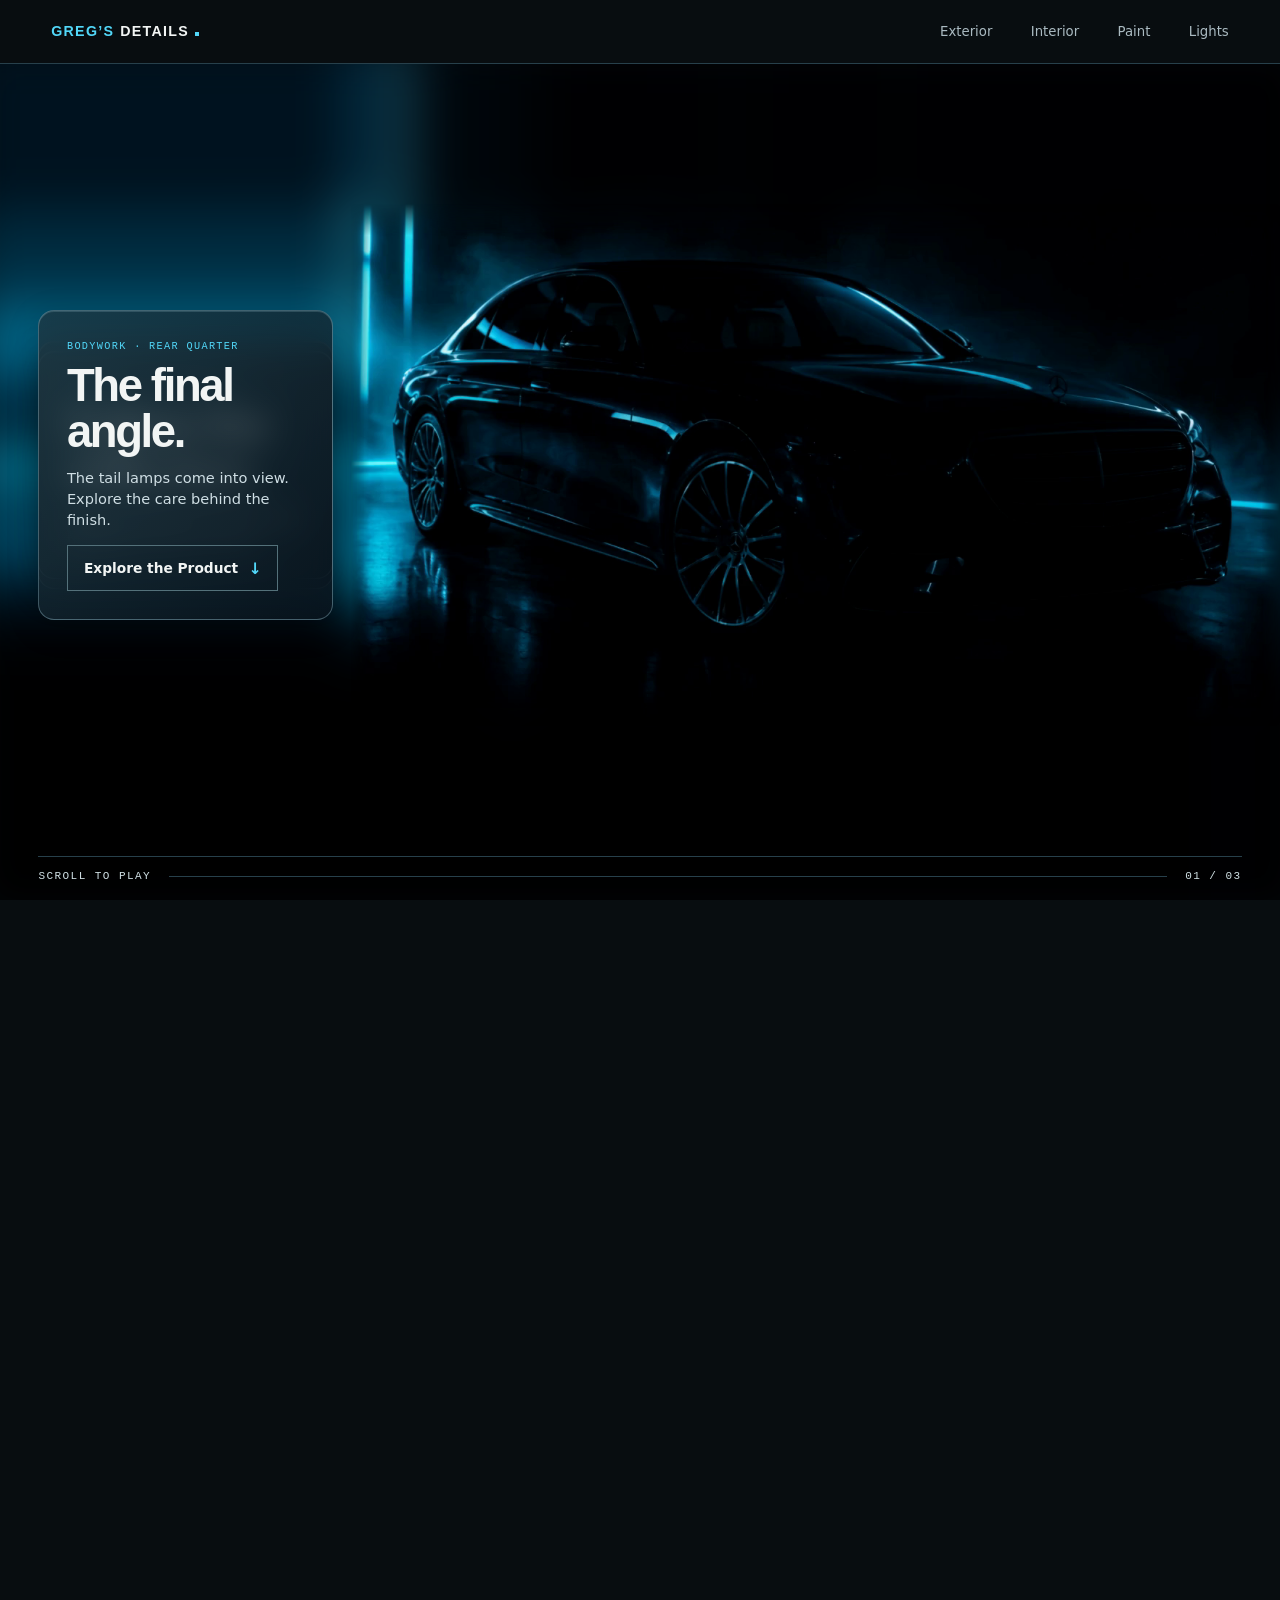
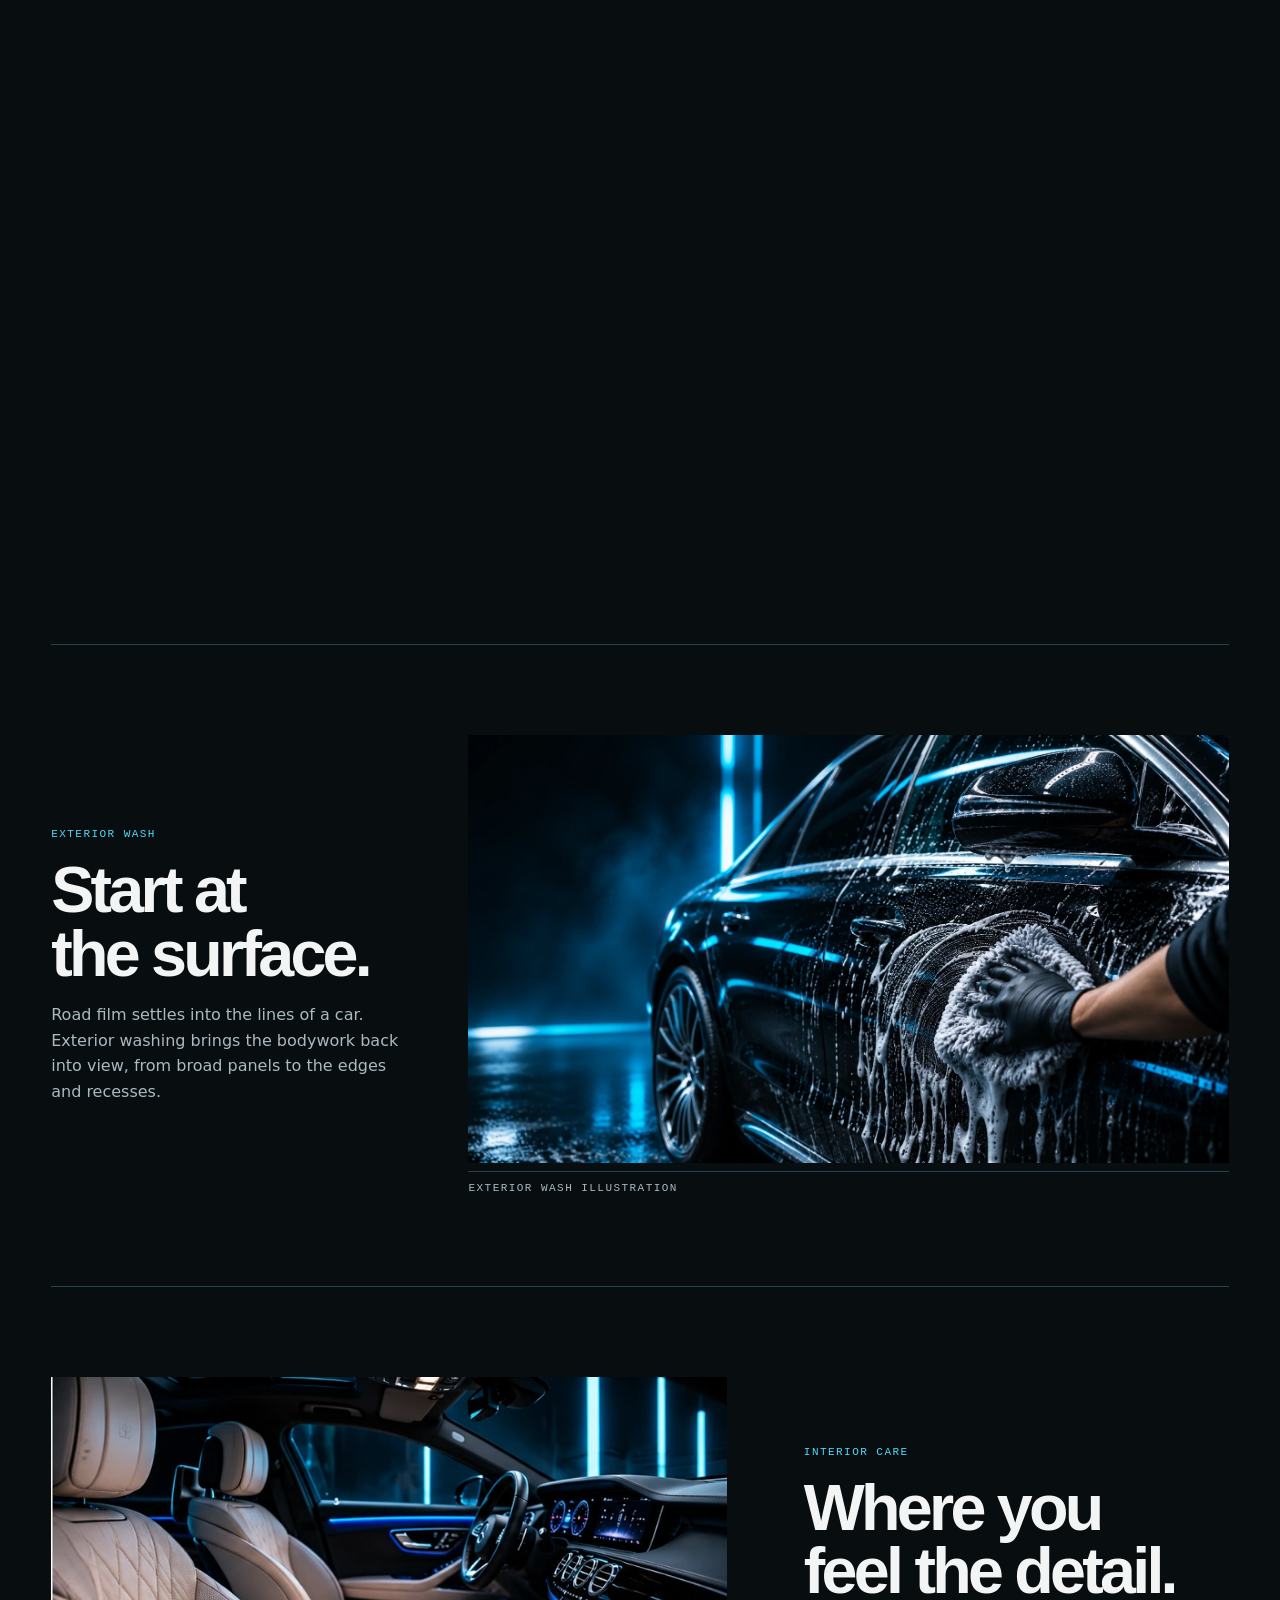
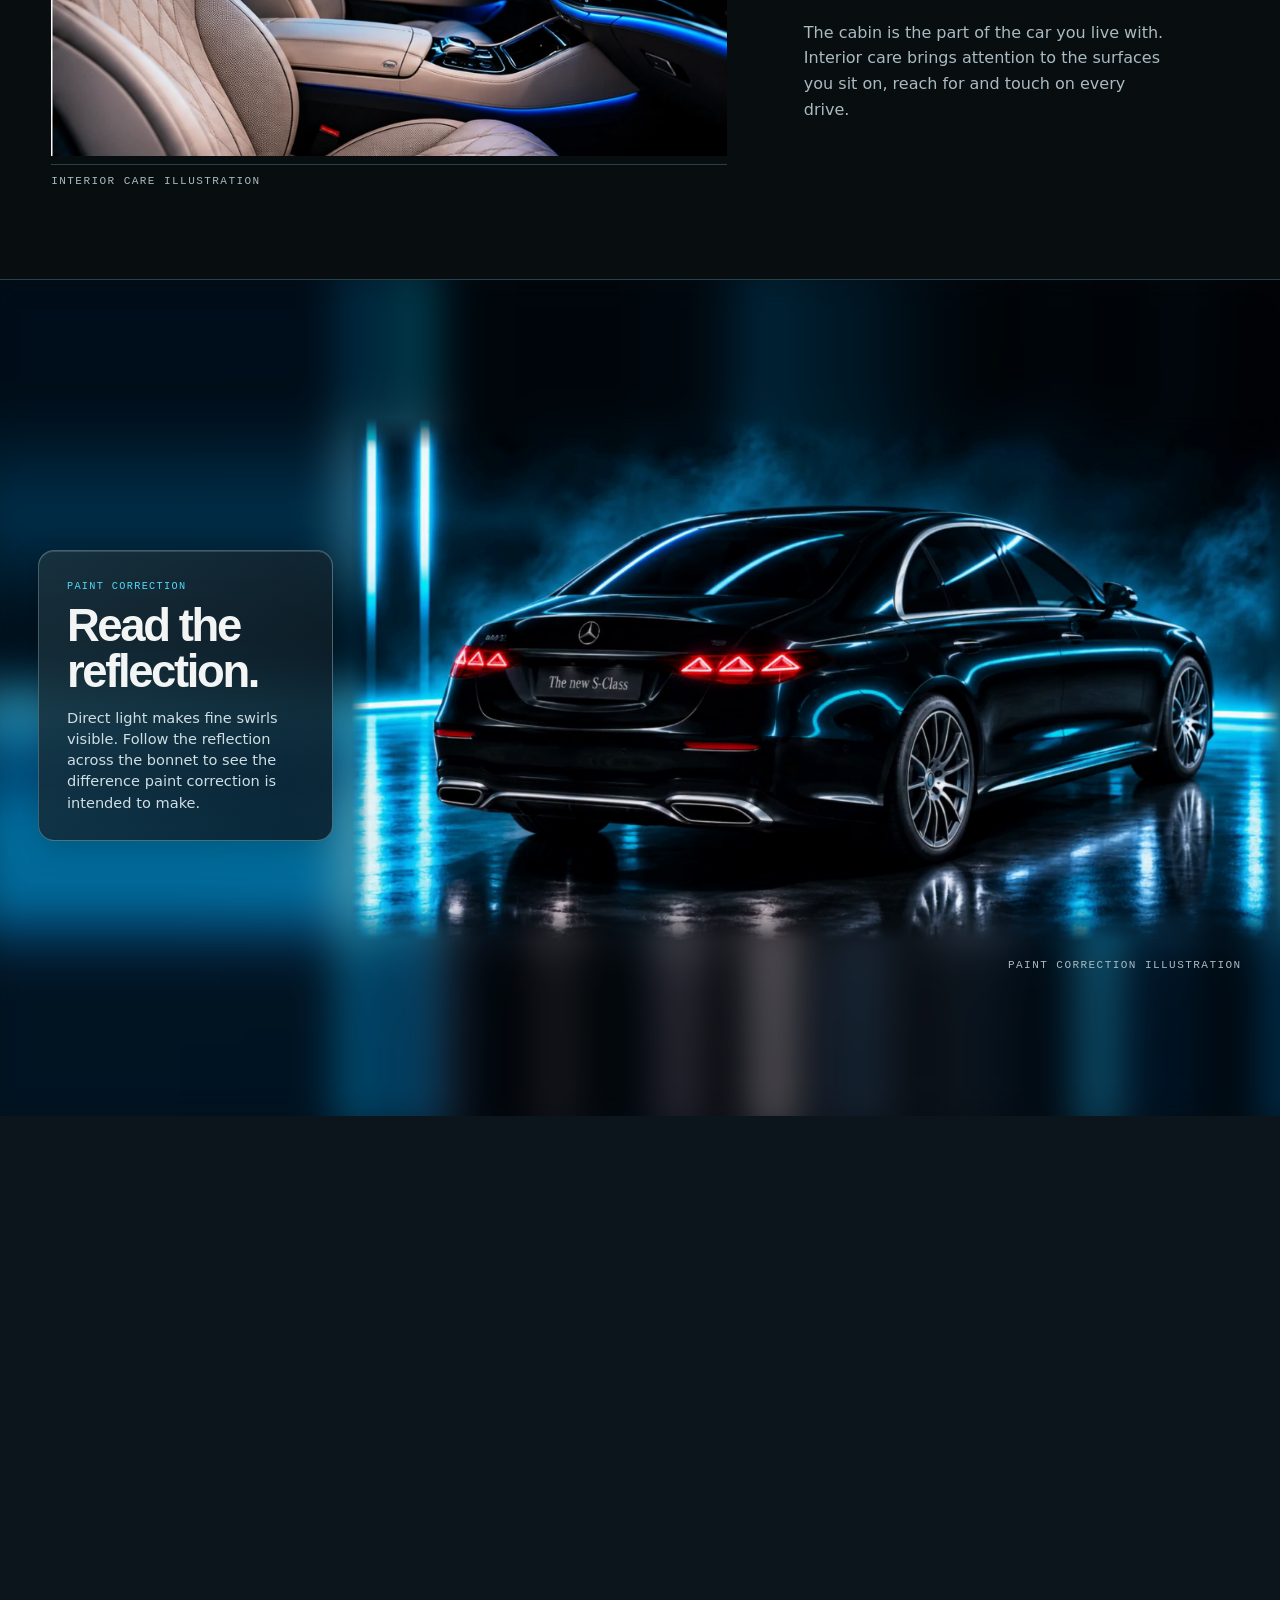
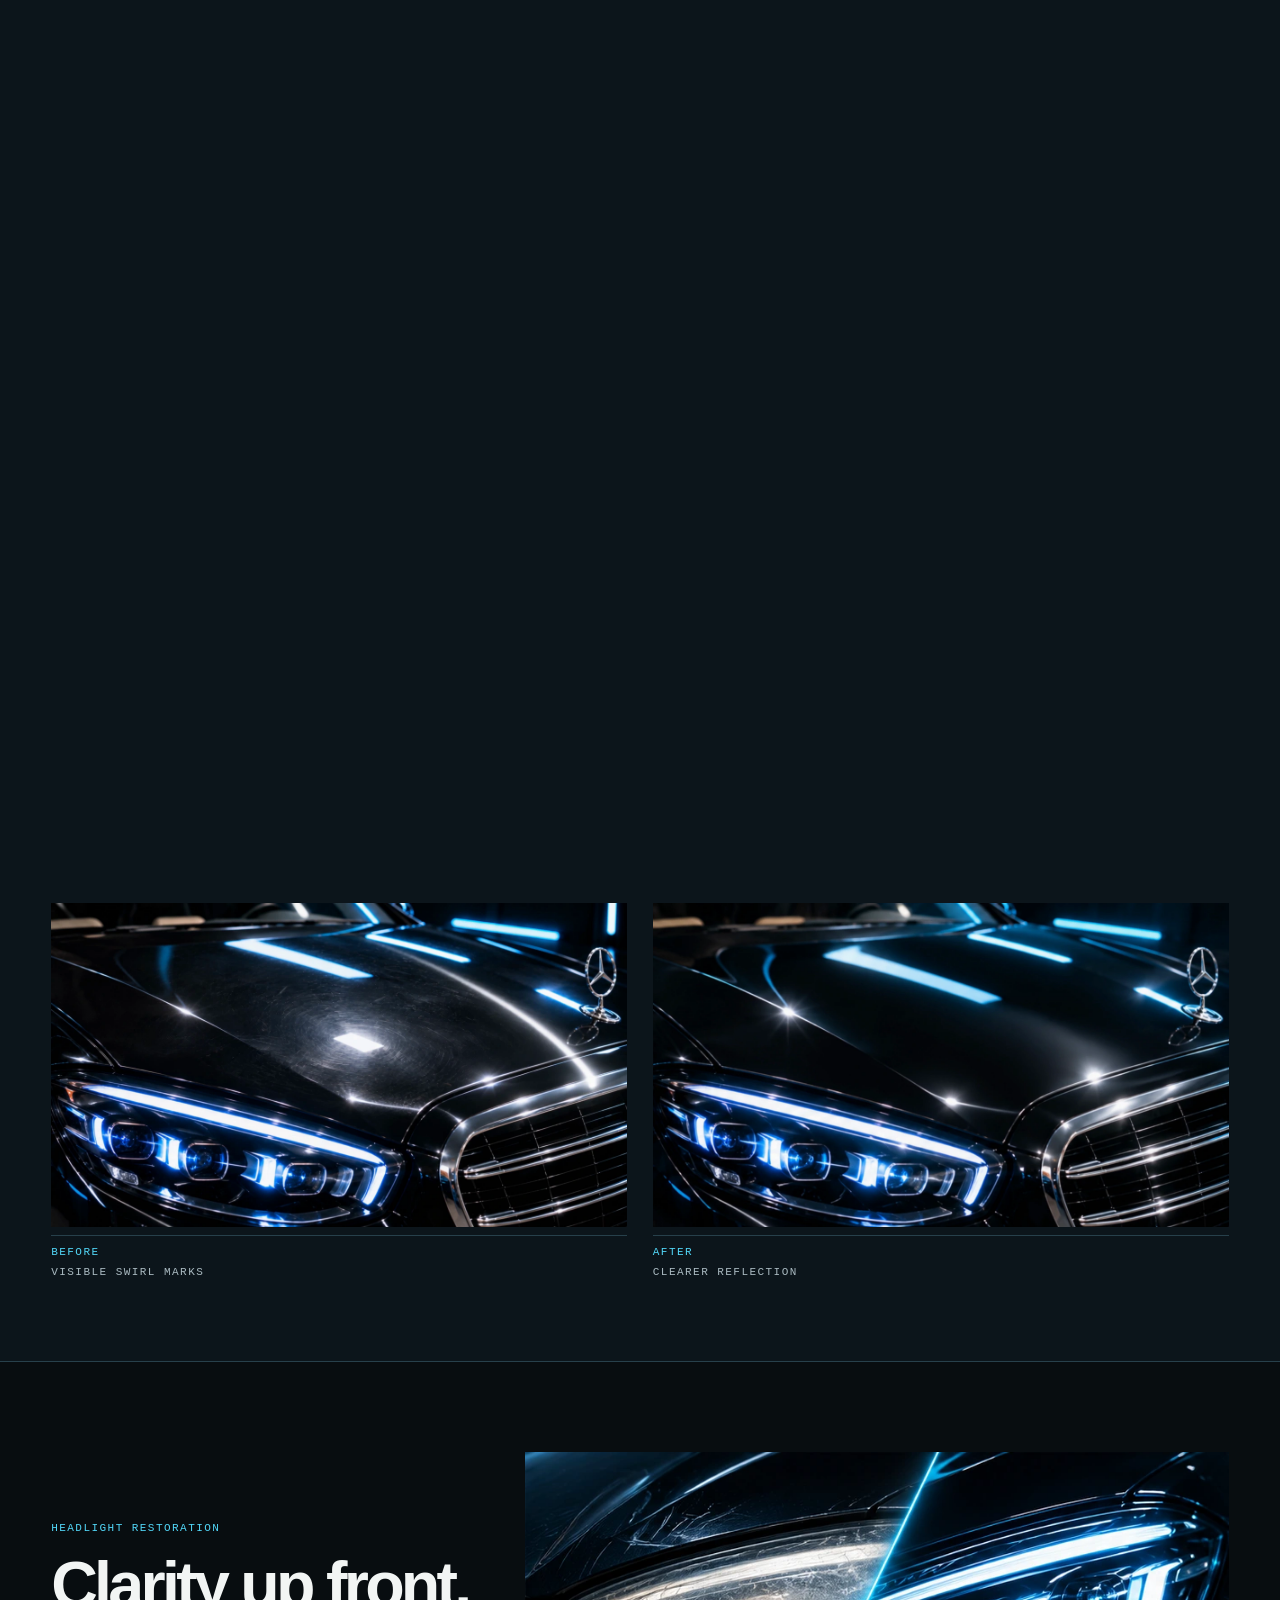
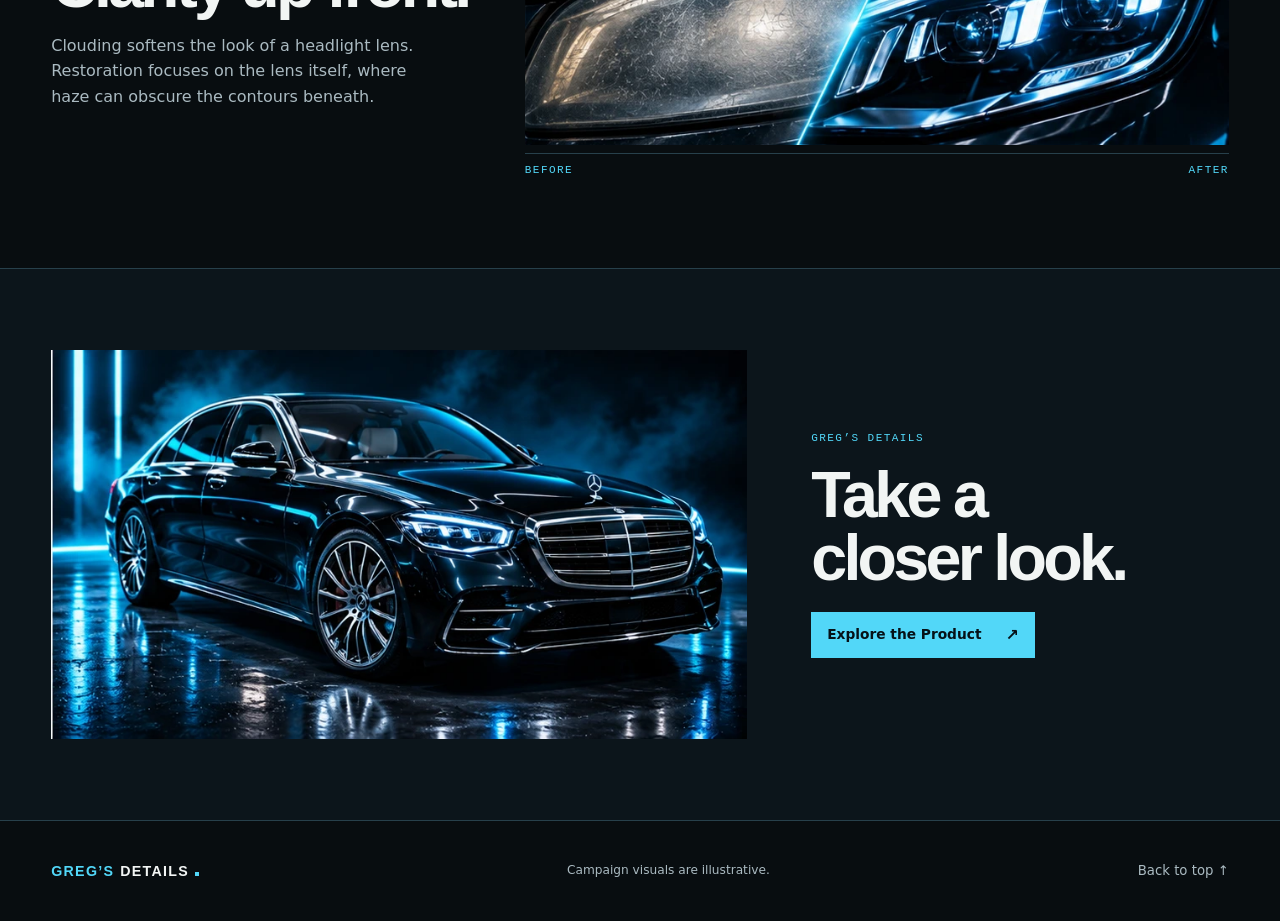
==== commit ccce0136: "Integrate scroll-synced glass cards and edge-to-edge film lighting" ====
--- a/index.html
+++ b/index.html
@@ -29,7 +29,8 @@
   </header>
   <main id="top">
     <section class="hero film-scroll" data-film="orbit" aria-label="Greg’s Details cinematic introduction">
-      <div class="hero-stage shell">
+      <div class="hero-stage shell scene-screen orbit-screen">
+        <canvas class="surround" width="224" height="128" aria-hidden="true"></canvas>
         <div class="hero-media">
           <div class="film-media">
             <picture class="film-poster">
@@ -42,25 +43,25 @@
         </div>
         <div class="hero-copy">
           <div class="chapters">
-            <div class="chapter">
-              <p class="eyebrow">Greg’s Details <span> / </span> High-end car detailing</p>
-              <h1>Every line.<br>Every detail.</h1>
-              <p>Discover the care behind the finish.</p>
+            <div class="chapter glass-panel">
+              <p class="eyebrow">Greg’s Details · Exterior</p>
+              <h1>Out of the dark.</h1>
+              <p class="annotation">The first light catches the grille and picks out the edge of the bonnet.</p>
             </div>
-            <div class="chapter">
-              <p class="eyebrow">The profile</p>
-              <h2>Follow the light.</h2>
-              <p>As the light moves across the bodywork, every contour comes into view.</p>
+            <div class="chapter glass-panel">
+              <p class="eyebrow">Bodywork · Side profile</p>
+              <h2>Follow the reflection.</h2>
+              <p class="annotation">Watch the blue line travel along the doors as the car turns.</p>
             </div>
-            <div class="chapter">
-              <p class="eyebrow">The finish</p>
-              <h2>Look closer.</h2>
-              <p>From the paintwork to the cabin, see what goes into the detail.</p>
-              <a class="button" href="#services">Explore the Product <span aria-hidden="true">↓</span></a>
+            <div class="chapter glass-panel">
+              <p class="eyebrow">Bodywork · Rear quarter</p>
+              <h2>The final angle.</h2>
+              <p class="annotation">The tail lamps come into view. Explore the care behind the finish.</p>
+              <a class="button hero-action" href="#services">Explore the Product <span aria-hidden="true">↓</span></a>
             </div>
           </div>
         </div>
-        <div class="hero-rail" aria-hidden="true"><span>SCROLL TO EXPLORE</span><span class="track"><i></i></span><span class="film-number">01 / 03</span></div>
+        <div class="hero-rail" aria-hidden="true"><span>SCROLL TO PLAY</span><span class="track"><i></i></span><span class="film-number">01 / 03</span></div>
       </div>
     </section>
 
@@ -90,8 +91,9 @@
 
     <section class="paint-section" id="paint" aria-labelledby="paint-title">
       <div class="paint-scroll film-scroll" data-film="polish">
-        <div class="paint-stage shell">
-          <div class="scene-heading">
+        <div class="paint-stage shell scene-screen polish-screen">
+          <canvas class="surround" width="224" height="128" aria-hidden="true"></canvas>
+          <div class="scene-heading glass-panel">
             <p class="eyebrow">Paint correction</p>
             <h2 id="paint-title">Read the<br>reflection.</h2>
             <p>Direct light makes fine swirls visible. Follow the reflection across the bonnet to see the difference paint correction is intended to make.</p>
--- a/styles.css
+++ b/styles.css
@@ -33,18 +33,44 @@
 nav a, .footer > a:last-child { font-size: .83rem; color: var(--muted); }
 nav a:hover, .footer > a:last-child:hover { color: var(--accent); }
 h1, h2 { font-family: var(--display); font-weight: 800; letter-spacing: -.058em; line-height: .98; text-wrap: balance; }
-h1, .chapter h2 { font-size: clamp(2.65rem, min(6vw, 9.6svh), 6.4rem); }
+h1, .chapter h2 { font-size: clamp(2.15rem, min(5.15vw, 7.2svh), 5.3rem); }
 .scene h2, .paint-stage h2, .closing h2 { font-size: clamp(2.5rem, min(5.05vw, 8.3svh), 5.4rem); }
 .eyebrow, figcaption, .hero-rail { font: 500 .69rem/1.4 var(--mono); text-transform: uppercase; letter-spacing: .13em; }
 .eyebrow { color: var(--accent); margin-bottom: 16px; }
 .eyebrow span { color: var(--muted); padding-inline: .2em; }
-.chapter > p:last-of-type, .scene-heading > p:last-of-type:not(.eyebrow) { color: var(--muted); margin-top: 17px; max-width: 36ch; }
+.scene-heading > p:last-of-type:not(.eyebrow) { color: var(--muted); margin-top: 17px; max-width: 36ch; }
 .button { display: inline-flex; align-items: center; justify-content: space-between; gap: 24px; background: var(--accent); color: #061117; padding: 12px 16px; min-height: 46px; font: 750 .86rem/1.25 var(--body); margin-top: 22px; }
 .button span { font-size: 1.15em; }
 .button:hover { background: #a3edff; }
-.hero-stage { display: grid; grid-template-columns: minmax(0, .66fr) minmax(0, 1.34fr); grid-template-areas: "copy media" "rail rail"; align-items: center; column-gap: clamp(16px, 3vw, 54px); padding-block: 34px 18px; }
-.hero-media { grid-area: media; }
-.hero-copy { grid-area: copy; }
+.hero-stage {
+  --hero-reserved: clamp(150px, 20svh, 202px);
+  width: min(calc(100% - 2 * clamp(14px, 3vw, 48px)), 1600px);
+  display: grid;
+  grid-template: "media" auto "copy" auto "rail" auto / minmax(0, 1fr);
+  gap: clamp(10px, 2.1svh, 22px);
+  padding-block: clamp(10px, 2svh, 20px) 14px;
+  align-items: center;
+}
+.hero-media { grid-area: media; min-width: 0; }
+.hero-copy, .hero-rail { width: min(100%, 1260px); margin-inline: auto; }
+.hero-copy {
+  grid-area: copy;
+  display: grid;
+  grid-template-columns: minmax(0, 1fr) auto;
+  align-items: end;
+  gap: 16px;
+}
+.hero-copy .eyebrow { margin-bottom: 7px; }
+.hero-copy h1, .hero-copy h2 { text-wrap: initial; }
+.hero-action {
+  margin-top: 0;
+  border: 1px solid #54717a;
+  background: transparent;
+  color: var(--text);
+}
+.hero-action span { color: var(--accent); }
+.hero-action:hover { background: var(--accent); color: #061117; }
+.hero-action:hover span { color: inherit; }
 .chapter + .chapter { margin-top: 32px; }
 .hero-rail { grid-area: rail; color: var(--muted); border-top: 1px solid var(--line); padding-top: 12px; display: none; grid-template-columns: auto 1fr auto; gap: 18px; align-items: center; }
 .track { height: 1px; background: var(--line); }
@@ -54,10 +80,10 @@
 .film-media video { position: absolute; inset: 0; width: 100%; height: 100%; object-fit: contain; opacity: 0; }
 .film-media.is-painted video { opacity: 1; }
 .film-media::after { content: ""; position: absolute; inset: 0; pointer-events: none; box-shadow: inset 0 0 20px 5px var(--image-edge, var(--background)); }
-.hero-media .film-media { width: min(100%, calc((100svh - var(--header) - 80px) * 1.7778)); margin-inline: auto; }
+.hero-media .film-media { width: min(100%, calc((100svh - var(--header) - var(--hero-reserved)) * 16 / 9)); margin-inline: auto; }
 .enhanced .hero { height: calc(100svh + 320svh); }
 .enhanced .hero-stage, .enhanced .paint-stage { position: sticky; top: var(--header); height: calc(100svh - var(--header)); }
-.enhanced .hero-stage { grid-template-rows: minmax(0, 1fr) auto; }
+.enhanced .hero-stage { grid-template-rows: minmax(0, 1fr) auto auto; }
 .enhanced .hero-rail { display: grid; }
 .enhanced .chapters { display: grid; align-items: center; }
 .enhanced .chapter { grid-area: 1/1; margin: 0; }
@@ -87,12 +113,10 @@
 .footer p { font-size: .76rem; color: var(--muted); }
 @media (orientation: portrait) {
   :root { --shell: min(calc(100% - 2 * var(--gutter)), 730px); }
-  .hero-stage { grid-template: "media" auto "copy" auto "rail" auto / minmax(0, 1fr); gap: clamp(16px, 3svh, 34px); }
-  .enhanced .hero-stage { grid-template-rows: minmax(0, .95fr) minmax(0, 1fr) auto; }
-  .hero-copy { align-self: start; }
-  .hero-media { align-self: end; }
-  .hero-media .film-media { width: min(100%, 74svh); }
-  h1, .chapter h2 { font-size: clamp(2.65rem, min(10.4vw, 8svh), 5.4rem); }
+  .hero-stage { width: min(100%, 920px); }
+  .enhanced .hero-stage { grid-template-rows: auto auto auto; align-content: center; }
+  .hero-copy, .hero-rail { width: calc(100% - 2 * var(--gutter)); }
+  h1, .chapter h2 { font-size: clamp(2.2rem, min(7.2vw, 7svh), 4.65rem); }
   .scene h2, .paint-stage h2, .closing h2 { font-size: clamp(2.5rem, min(9.6vw, 7svh), 5rem); }
   .scene, .paint-stage, .closing-grid { grid-template-columns: minmax(0, 1fr); }
   .scene { padding-block: clamp(42px, 7svh, 85px); }
@@ -107,7 +131,11 @@
   .nav-inner { width: calc(100% - 28px); gap: 10px; }
   .wordmark { font-size: .71rem; }
   nav a { font-size: .72rem; }
-  .hero-stage { padding-top: 12px; }
+  .hero-stage { --hero-reserved: 180px; }
+  .hero-copy { grid-template-columns: minmax(0, 1fr); gap: 12px; }
+  .hero-action { justify-self: start; }
+  .hero-copy .eyebrow { margin-bottom: 5px; }
+  .hero-copy h1, .hero-copy h2 { font-size: clamp(2.1rem, 8.5vw, 2.55rem); }
   .hero-rail { gap: 10px; }
   .eyebrow { margin-bottom: 11px; }
   .footer { flex-wrap: wrap; padding-block: 18px; gap: 8px 16px; min-height: 76px; }
@@ -115,11 +143,19 @@
 }
 @media (orientation: landscape) and (max-height: 510px) {
   :root { --header: 44px; --shell: min(calc(100% - 40px), 206svh); }
-  .hero-stage { grid-template-columns: .86fr 1.14fr; padding-block: 9px 8px; column-gap: 22px; }
+  .hero-stage {
+    --hero-reserved: 54px;
+    grid-template: "copy media" minmax(0, 1fr) "rail rail" auto / minmax(0, .66fr) minmax(0, 1.34fr);
+    padding-block: 8px;
+    column-gap: 18px;
+  }
+  .enhanced .hero-stage { grid-template-rows: minmax(0, 1fr) auto; }
+  .hero-copy { grid-template-columns: minmax(0, 1fr); gap: 8px; }
+  .hero-action { justify-self: start; }
   h1, .chapter h2 { font-size: clamp(2rem, 8.5svh, 2.6rem); }
   .hero-rail { padding-top: 5px; }
   .eyebrow { margin-bottom: 8px; }
-  .chapter > p:last-of-type, .scene-heading > p:last-of-type:not(.eyebrow) { margin-top: 9px; font-size: .89rem; }
+  .scene-heading > p:last-of-type:not(.eyebrow) { margin-top: 9px; font-size: .89rem; }
   .button { margin-top: 12px; min-height: 38px; padding-block: 8px; }
   .scene, .closing-grid { padding-block: 26px; }
   .paint-stage { padding-block: 12px; }
@@ -127,3 +163,106 @@
 @media (prefers-reduced-motion: no-preference) {
   html { scroll-behavior: smooth; }
 }
+
+/* Each film shares the stage with a narrow column for its annotations. */
+.scene-screen.shell {
+  --inset: clamp(14px, 3vw, 62px);
+  --panel-width: clamp(194px, 23vw, 350px);
+  isolation: isolate;
+  position: relative;
+  width: 100%;
+  overflow: clip;
+  background: #050b10;
+  display: grid;
+  grid-template: "copy media" auto "rail rail" auto / var(--panel-width) minmax(0, 1fr);
+  gap: 10px clamp(8px, 1.4vw, 26px);
+  padding: clamp(12px, 2.3svh, 30px) 0 16px var(--inset);
+  align-items: center;
+}
+.enhanced .scene-screen.shell {
+  position: sticky;
+  grid-template-rows: minmax(0, 1fr) auto;
+}
+.scene-screen .surround {
+  position: absolute;
+  inset: 0;
+  width: 100%;
+  height: 100%;
+  z-index: -1;
+  pointer-events: none;
+  filter: blur(23px) brightness(.75);
+  transform: scale(1.045);
+}
+.scene-screen .hero-media, .scene-screen figure { grid-area: media; min-width: 0; width: 100%; }
+.scene-screen .film-media {
+  width: min(100%, calc((100svh - var(--header) - 66px) * 16 / 9));
+  margin: auto;
+  background: transparent;
+  mask-image: linear-gradient(to right, transparent, black 2%, black 98%, transparent),
+              linear-gradient(to bottom, transparent, black 6%, black 93%, transparent);
+  mask-composite: intersect;
+  -webkit-mask-composite: source-in;
+}
+.scene-screen .film-media::after { content: none; }
+.scene-screen .hero-copy, .polish-screen .scene-heading {
+  grid-area: copy;
+  display: block;
+  width: 100%;
+  align-self: center;
+}
+.scene-screen .glass-panel {
+  border: 1px solid rgba(171, 218, 231, .34);
+  border-radius: 16px;
+  padding: clamp(17px, 2.15vw, 34px);
+  background: linear-gradient(135deg, rgba(29, 54, 65, .79), rgba(9, 20, 29, .79));
+  box-shadow: inset 0 1px 0 rgba(210, 243, 255, .15), 0 8px 32px rgba(0, 0, 0, .18);
+  -webkit-backdrop-filter: blur(16px);
+  backdrop-filter: blur(16px);
+}
+.scene-screen .glass-panel h1, .scene-screen .glass-panel h2 {
+  font-size: clamp(1.65rem, min(3.55vw, 6.8svh), 3.7rem);
+  line-height: 1.01;
+  letter-spacing: -.052em;
+}
+.scene-screen .glass-panel .eyebrow { font-size: .64rem; margin: 0 0 10px; }
+.scene-screen .annotation, .polish-screen .scene-heading > p:last-child {
+  color: #cfdee4;
+  font-size: clamp(.85rem, 1.14vw, 1.03rem);
+  line-height: 1.45;
+  margin: 12px 0 0;
+}
+.scene-screen .hero-action { margin-top: 15px; gap: 10px; }
+.scene-screen .hero-rail {
+  width: calc(100% - var(--inset));
+  margin: 0;
+  color: #d1e1e6;
+}
+.polish-screen figcaption { border: 0; text-align: right; padding-right: var(--inset); }
+@media (orientation: portrait) {
+  .scene-screen.shell {
+    grid-template: "media" auto "copy" auto "rail" auto / minmax(0, 1fr);
+    align-content: center;
+    padding: 12px 0;
+    gap: clamp(8px, 2svh, 24px);
+  }
+  .enhanced .scene-screen.shell { grid-template-rows: auto auto auto; }
+  .scene-screen .film-media { width: min(100%, 82svh); }
+  .scene-screen .hero-copy, .polish-screen .scene-heading {
+    width: min(500px, calc(100% - 2 * var(--inset)));
+    justify-self: start;
+    margin: 0 0 0 var(--inset);
+  }
+  .scene-screen .glass-panel { padding: clamp(16px, 2.4svh, 24px); }
+  .scene-screen .glass-panel h1, .scene-screen .glass-panel h2 {
+    font-size: clamp(1.85rem, 6vw, 3.4rem);
+  }
+  .scene-screen .hero-rail { margin-inline: var(--inset); width: calc(100% - 2 * var(--inset)); }
+}
+@media (orientation: landscape) and (max-height: 510px) {
+  .scene-screen.shell { --panel-width: clamp(180px, 26vw, 245px); padding-block: 8px; }
+  .scene-screen .glass-panel { padding: 13px; }
+  .scene-screen .glass-panel h1, .scene-screen .glass-panel h2 { font-size: 1.65rem; }
+  .scene-screen .glass-panel .eyebrow { margin-bottom: 6px; }
+  .scene-screen .annotation { margin-top: 7px; }
+  .scene-screen .hero-action { margin-top: 9px; min-height: 34px; padding-block: 6px; }
+}
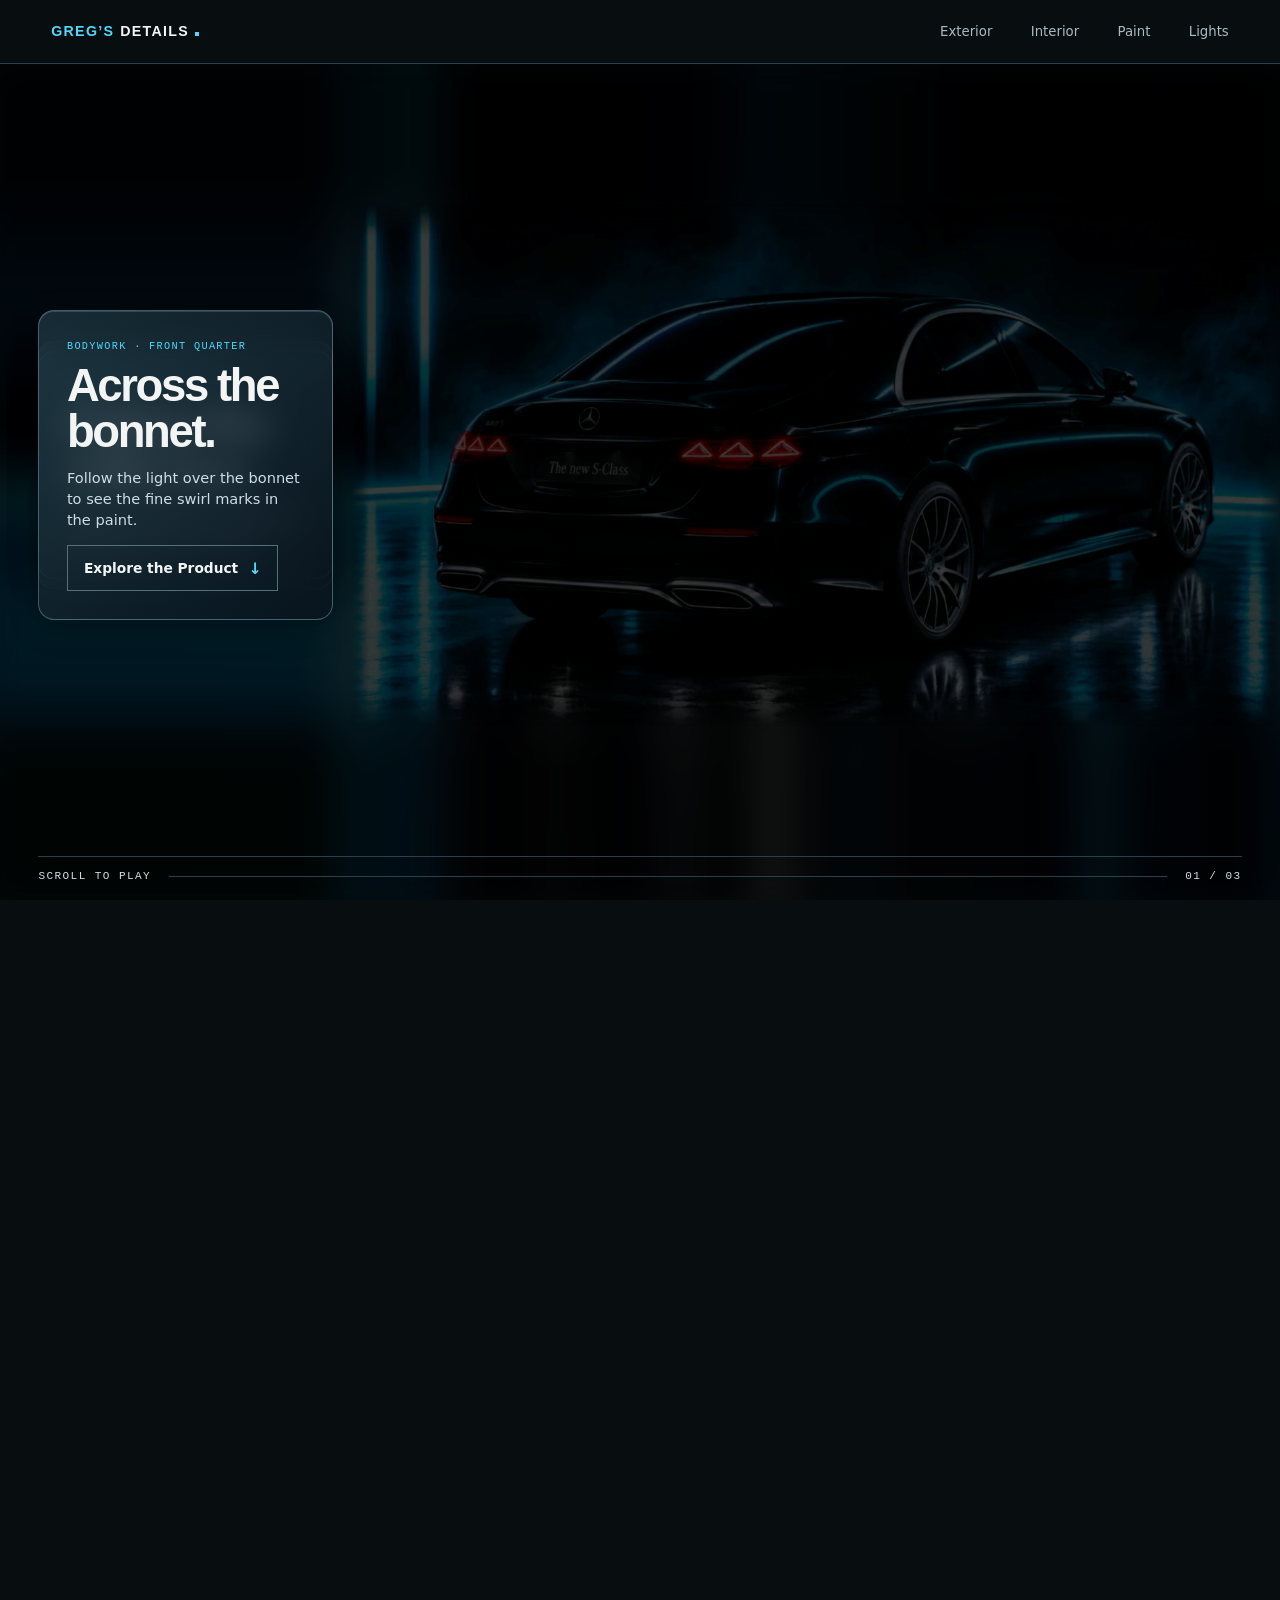
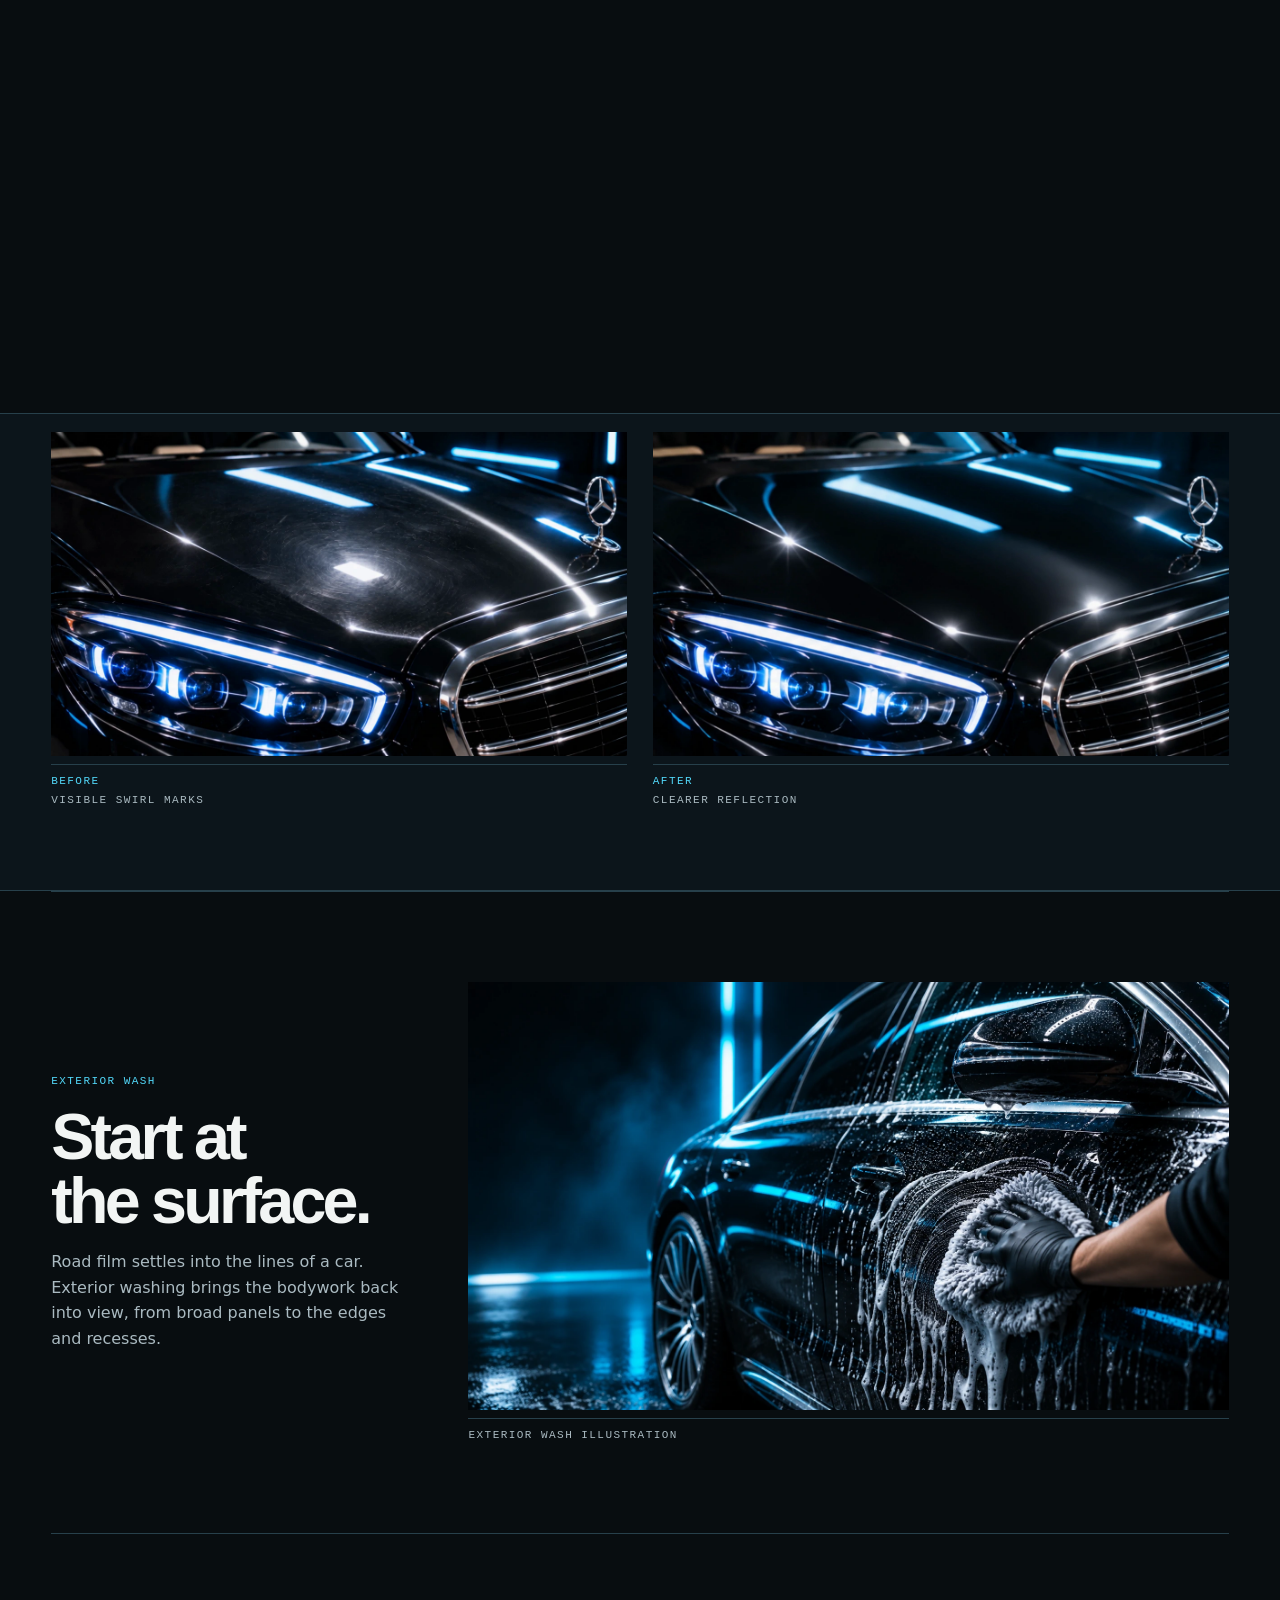
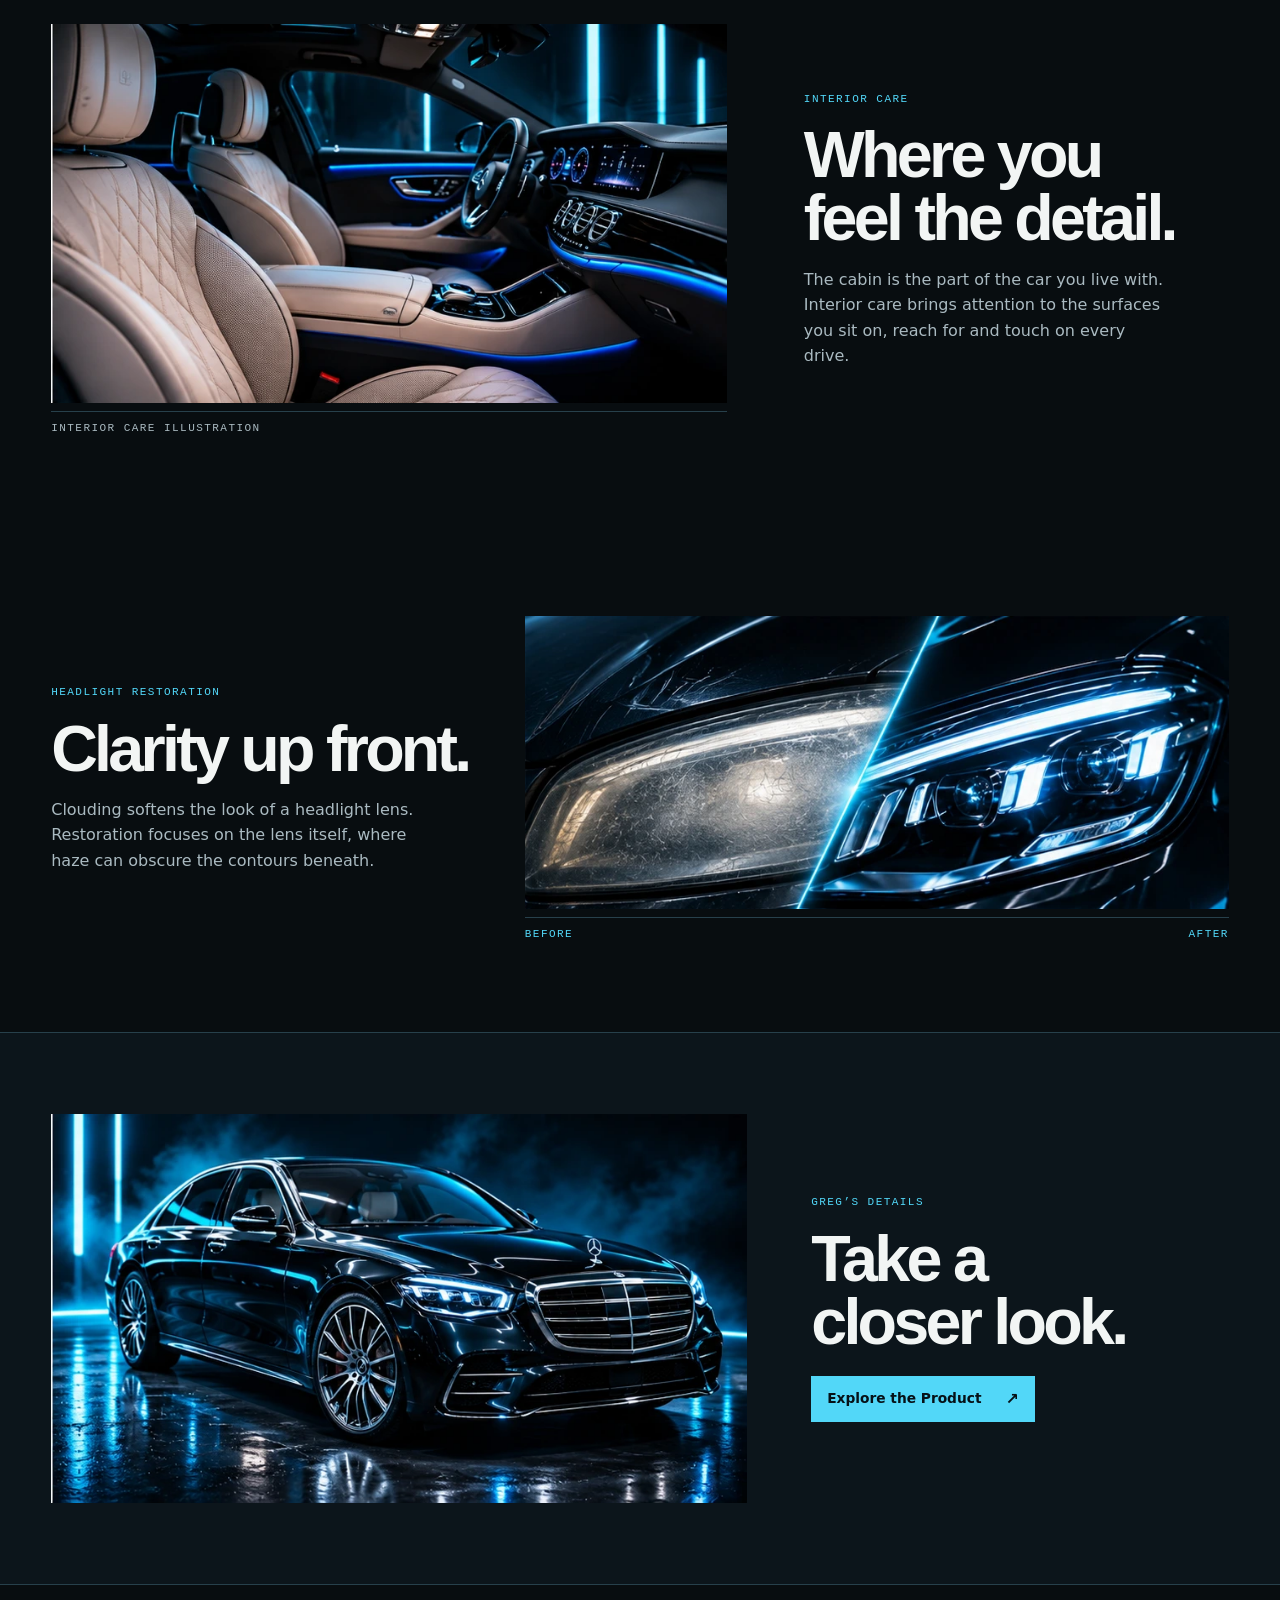
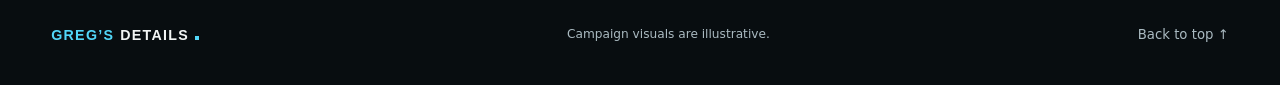
==== commit a4519558: "Reveal the rear first and dissolve from the front into paint correction" ====
--- a/index.html
+++ b/index.html
@@ -28,15 +28,16 @@
     </div>
   </header>
   <main id="top">
-    <section class="hero film-scroll" data-film="orbit" aria-label="Greg’s Details cinematic introduction">
+    <div class="sequence">
+    <section class="hero film-scroll" data-film="rear-orbit" aria-label="Greg’s Details cinematic introduction">
       <div class="hero-stage shell scene-screen orbit-screen">
         <canvas class="surround" width="224" height="128" aria-hidden="true"></canvas>
         <div class="hero-media">
           <div class="film-media">
             <picture class="film-poster">
               <source media="(prefers-reduced-motion: reduce)" srcset="media/rear_poster.webp">
-              <source media="(max-width: 767px), (pointer: coarse) and (max-width: 950px)" srcset="media/orbit-phone.webp">
-              <img src="media/orbit-desktop.webp" width="1280" height="720" fetchpriority="high" alt="Black Mercedes S-Class outlined by cyan studio lighting">
+              <source media="(max-width: 767px), (pointer: coarse) and (max-width: 950px)" srcset="media/rear-orbit-phone.webp">
+              <img src="media/rear-orbit-desktop.webp" width="1280" height="720" fetchpriority="high" alt="Rear quarter of a black Mercedes S-Class emerging under cyan lights">
             </picture>
             <video muted playsinline preload="auto" aria-hidden="true" disablepictureinpicture></video>
           </div>
@@ -44,9 +45,9 @@
         <div class="hero-copy">
           <div class="chapters">
             <div class="chapter glass-panel">
-              <p class="eyebrow">Greg’s Details · Exterior</p>
+              <p class="eyebrow">Greg’s Details · Rear quarter</p>
               <h1>Out of the dark.</h1>
-              <p class="annotation">The first light catches the grille and picks out the edge of the bonnet.</p>
+              <p class="annotation">First the tail lamps, then the curve of the rear wing as the studio lights rise.</p>
             </div>
             <div class="chapter glass-panel">
               <p class="eyebrow">Bodywork · Side profile</p>
@@ -54,14 +55,43 @@
               <p class="annotation">Watch the blue line travel along the doors as the car turns.</p>
             </div>
             <div class="chapter glass-panel">
-              <p class="eyebrow">Bodywork · Rear quarter</p>
-              <h2>The final angle.</h2>
-              <p class="annotation">The tail lamps come into view. Explore the care behind the finish.</p>
-              <a class="button hero-action" href="#services">Explore the Product <span aria-hidden="true">↓</span></a>
+              <p class="eyebrow">Bodywork · Front quarter</p>
+              <h2>Across the bonnet.</h2>
+              <p class="annotation">Follow the light over the bonnet to see the fine swirl marks in the paint.</p>
+              <a class="button hero-action" href="#paint">Explore the Product <span aria-hidden="true">↓</span></a>
             </div>
           </div>
         </div>
         <div class="hero-rail" aria-hidden="true"><span>SCROLL TO PLAY</span><span class="track"><i></i></span><span class="film-number">01 / 03</span></div>
+      </div>
+    </section>
+
+      <section class="paint-scroll film-scroll" id="paint" aria-labelledby="paint-title" data-film="bonnet">
+        <div class="paint-stage shell scene-screen polish-screen">
+          <canvas class="surround" width="224" height="128" aria-hidden="true"></canvas>
+          <div class="scene-heading glass-panel">
+            <p class="eyebrow">Paint correction</p>
+            <h2 id="paint-title">Read the<br>reflection.</h2>
+            <p>Direct light makes fine swirls visible. Follow the reflection across the bonnet to see the difference paint correction is intended to make.</p>
+          </div>
+          <figure class="scene-image">
+            <div class="film-media">
+              <picture class="film-poster">
+                <source media="(prefers-reduced-motion: reduce)" srcset="media/polish_after.webp">
+                <source media="(max-width: 767px), (pointer: coarse) and (max-width: 950px)" srcset="media/bonnet-phone.webp">
+                <img src="media/bonnet-desktop.webp" width="1280" height="720" loading="lazy" decoding="async" alt="Studio light reflected in the black bonnet of a Mercedes">
+              </picture>
+              <video muted playsinline preload="auto" aria-hidden="true" disablepictureinpicture></video>
+            </div>
+            <figcaption>Paint correction illustration</figcaption>
+          </figure>
+        </div>
+      </section>
+    </div>
+    <section class="paint-section" aria-label="Before and after paint correction">
+      <div class="comparison shell" role="group" aria-label="Illustrative paint correction comparison">
+        <figure><img src="media/polish_before.webp" width="1280" height="720" loading="lazy" decoding="async" alt="Fine circular marks visible around a bright reflection on the bonnet"><figcaption>Before <span>Visible swirl marks</span></figcaption></figure>
+        <figure><img src="media/polish_after.webp" width="1280" height="720" loading="lazy" decoding="async" alt="The reflected light on smoother-looking paintwork"><figcaption>After <span>Clearer reflection</span></figcaption></figure>
       </div>
     </section>
 
@@ -86,34 +116,6 @@
         <p class="eyebrow">Interior care</p>
         <h2 id="interior-title">Where you<br>feel the detail.</h2>
         <p>The cabin is the part of the car you live with. Interior care brings attention to the surfaces you sit on, reach for and touch on every drive.</p>
-      </div>
-    </section>
-
-    <section class="paint-section" id="paint" aria-labelledby="paint-title">
-      <div class="paint-scroll film-scroll" data-film="polish">
-        <div class="paint-stage shell scene-screen polish-screen">
-          <canvas class="surround" width="224" height="128" aria-hidden="true"></canvas>
-          <div class="scene-heading glass-panel">
-            <p class="eyebrow">Paint correction</p>
-            <h2 id="paint-title">Read the<br>reflection.</h2>
-            <p>Direct light makes fine swirls visible. Follow the reflection across the bonnet to see the difference paint correction is intended to make.</p>
-          </div>
-          <figure class="scene-image">
-            <div class="film-media">
-              <picture class="film-poster">
-                <source media="(prefers-reduced-motion: reduce)" srcset="media/polish_after.webp">
-                <source media="(max-width: 767px), (pointer: coarse) and (max-width: 950px)" srcset="media/polish-phone.webp">
-                <img src="media/polish-desktop.webp" width="1280" height="720" loading="lazy" decoding="async" alt="Studio light reflected in the black bonnet of a Mercedes">
-              </picture>
-              <video muted playsinline preload="auto" aria-hidden="true" disablepictureinpicture></video>
-            </div>
-            <figcaption>Paint correction illustration</figcaption>
-          </figure>
-        </div>
-      </div>
-      <div class="comparison shell" role="group" aria-label="Illustrative paint correction comparison">
-        <figure><img src="media/polish_before.webp" width="1280" height="720" loading="lazy" decoding="async" alt="Fine circular marks visible around a bright reflection on the bonnet"><figcaption>Before <span>Visible swirl marks</span></figcaption></figure>
-        <figure><img src="media/polish_after.webp" width="1280" height="720" loading="lazy" decoding="async" alt="The reflected light on smoother-looking paintwork"><figcaption>After <span>Clearer reflection</span></figcaption></figure>
       </div>
     </section>
 
--- a/styles.css
+++ b/styles.css
@@ -266,3 +266,25 @@
   .scene-screen .annotation { margin-top: 7px; }
   .scene-screen .hero-action { margin-top: 9px; min-height: 34px; padding-block: 6px; }
 }
+
+/* Pin the front angle behind the bonnet until the detail film takes over. */
+.enhanced .sequence .hero {
+  position: sticky;
+  top: -320svh;
+}
+.enhanced .sequence .paint-scroll {
+  position: relative;
+  z-index: 1;
+  margin-top: calc(var(--header) - 100svh);
+  scroll-margin-top: -18svh;
+  pointer-events: none;
+}
+.enhanced .sequence .polish-screen {
+  opacity: var(--bonnet-opacity, 0);
+}
+.enhanced .sequence .hero-copy, .enhanced .sequence .hero-rail {
+  opacity: var(--orbit-copy, 1);
+}
+.enhanced .sequence .polish-screen .glass-panel {
+  opacity: var(--paint-copy, 0);
+}
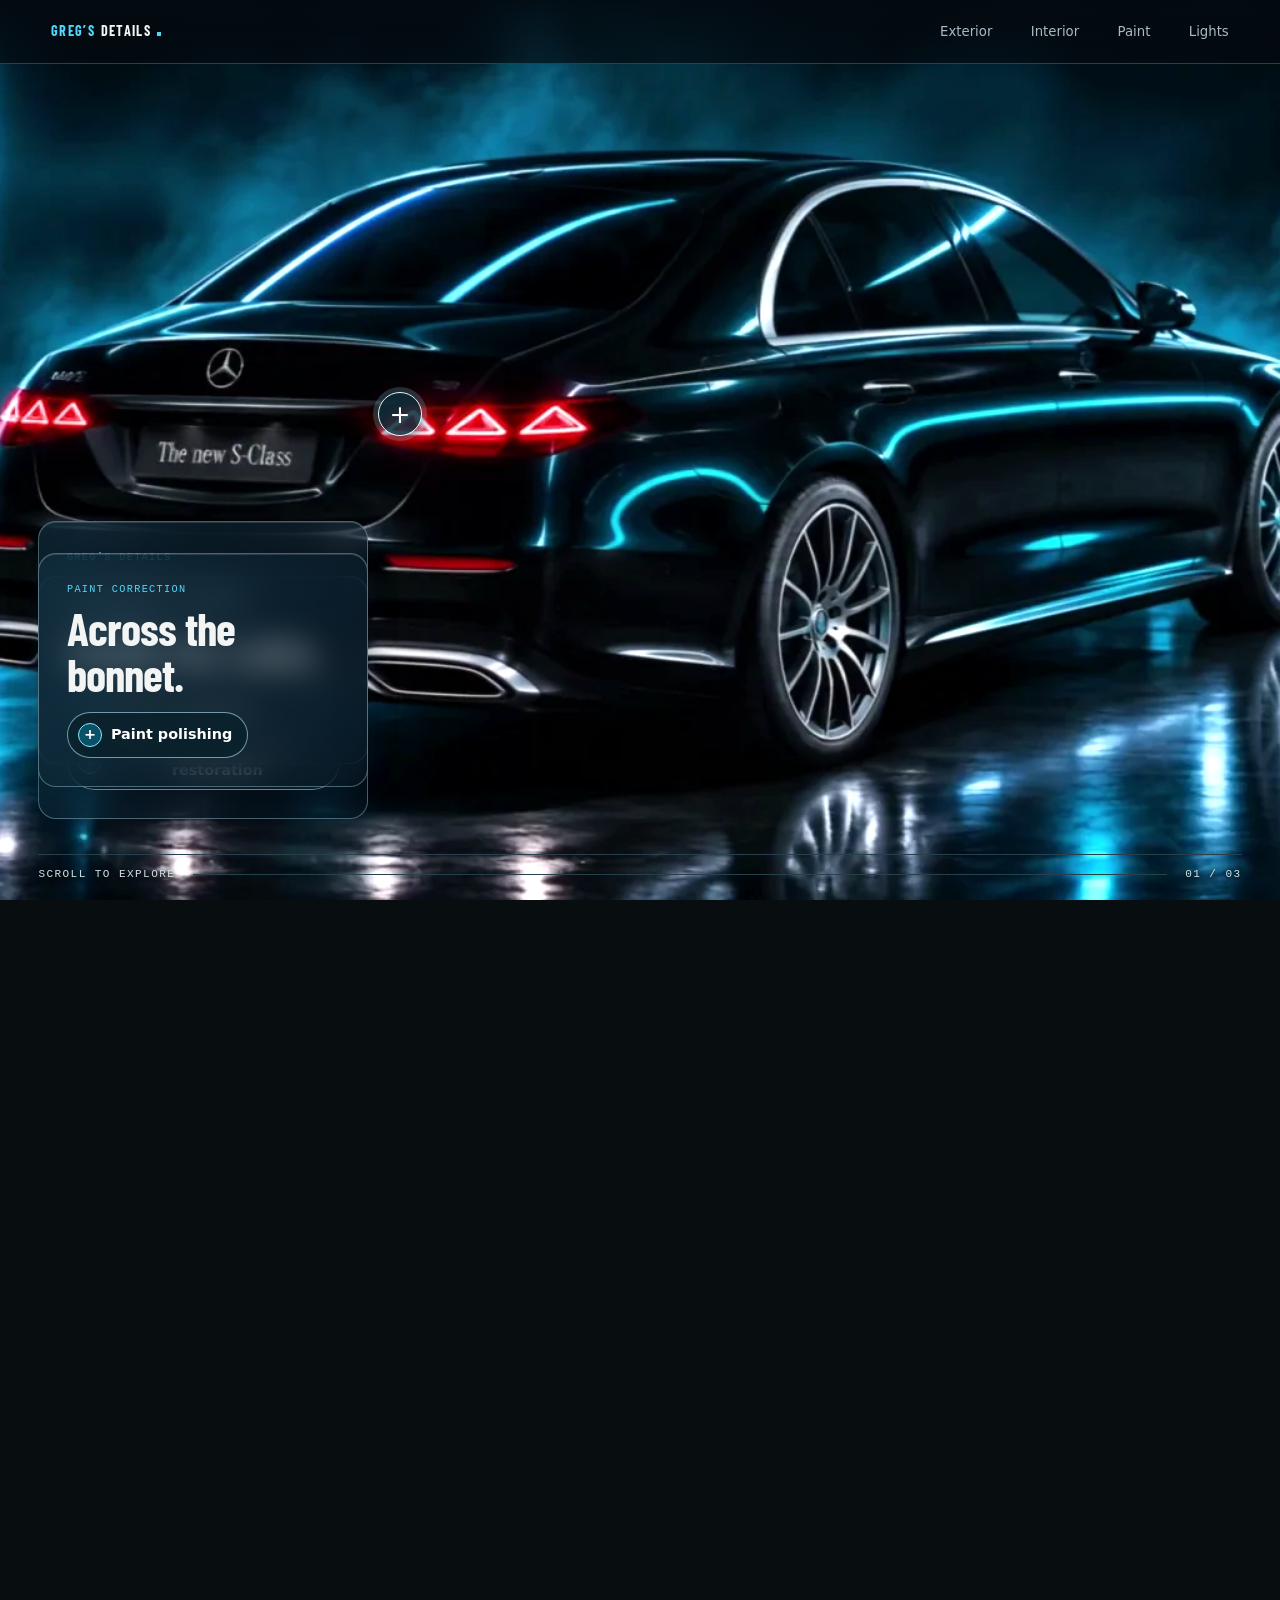
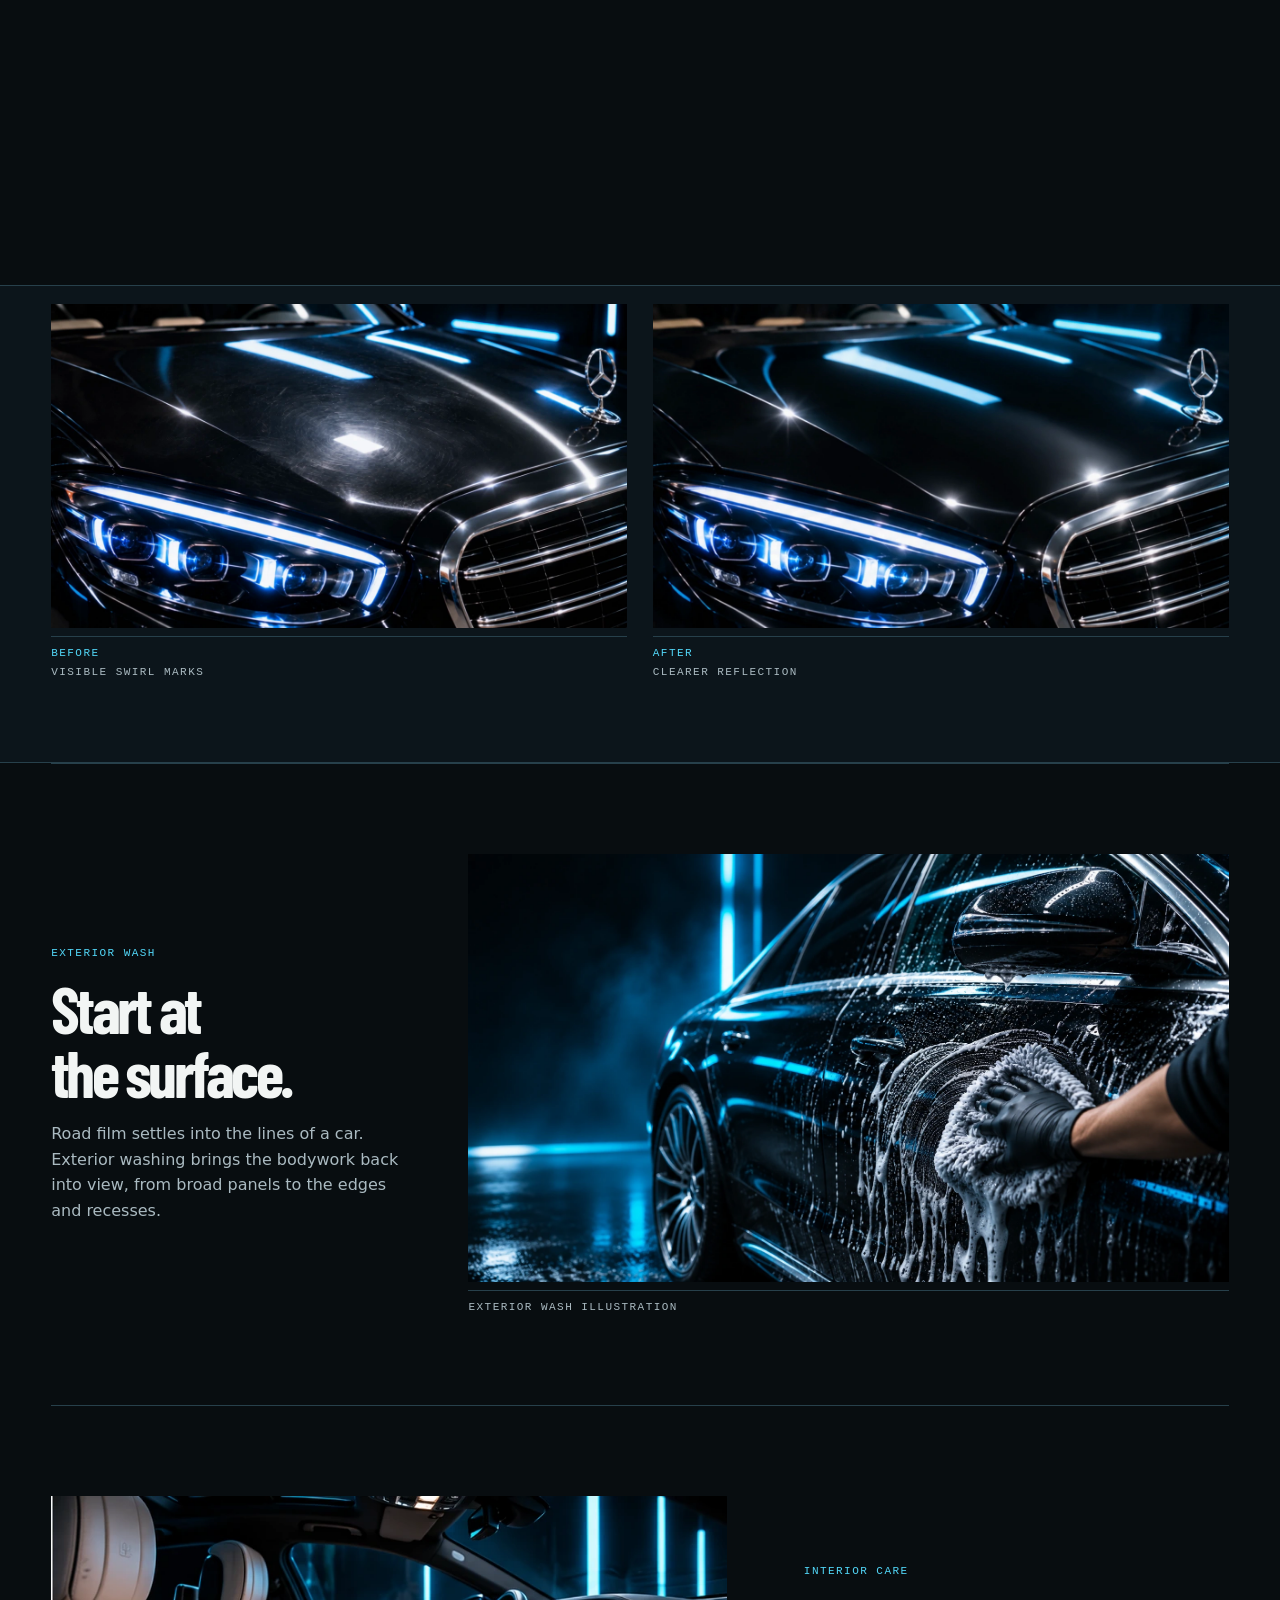
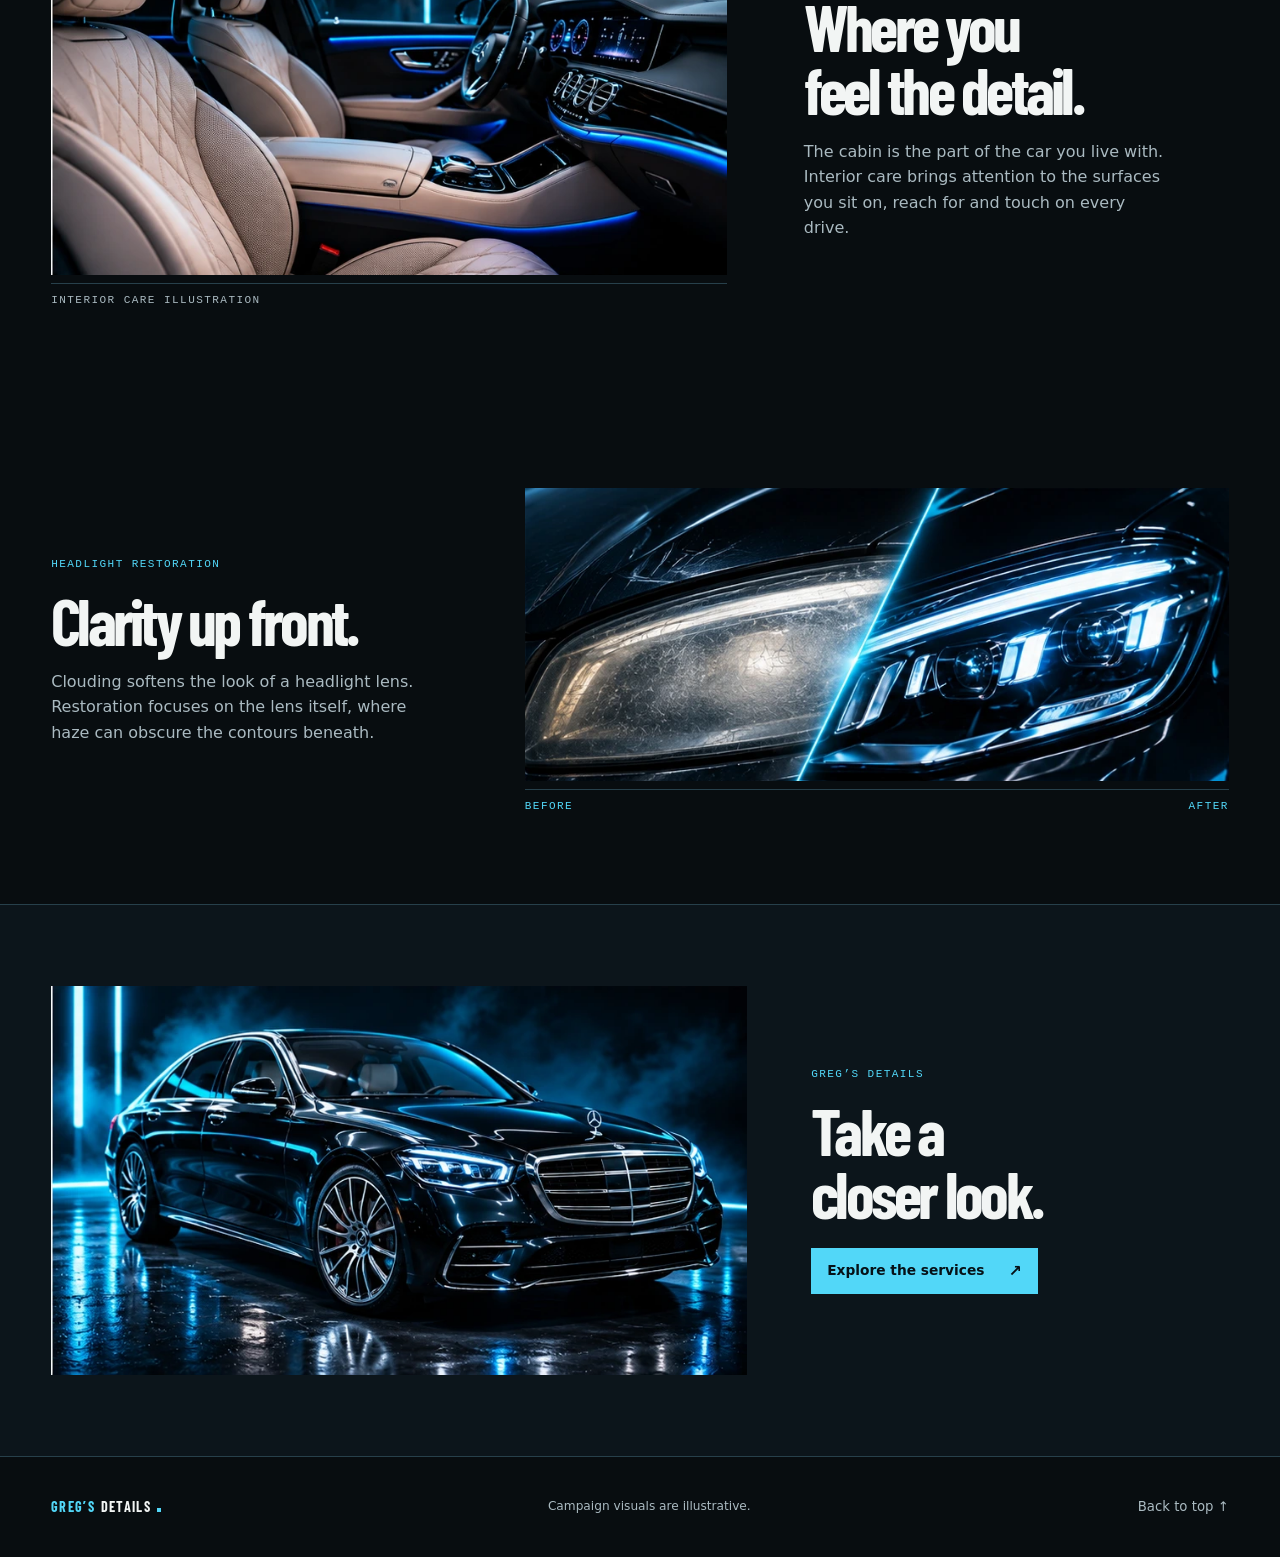
==== commit 75fc02cc: "Add files via upload" ====
--- a/index.html
+++ b/index.html
@@ -8,7 +8,7 @@
   <meta property="og:title" content="Greg’s Details | High-end car detailing">
   <meta property="og:description" content="Exterior wash, interior care, paint correction and headlight restoration. Explore the details.">
   <meta property="og:type" content="website">
-  <meta property="og:image" content="media/closing_hero.webp">
+  <meta property="og:image" content="closing_hero.webp">
   <title>Greg’s Details | High-end car detailing</title>
   <link rel="icon" href="data:image/svg+xml,%3Csvg xmlns=%27http://www.w3.org/2000/svg%27 viewBox=%270 0 24 24%27%3E%3Cpath fill=%27%23080d10%27 d=%27M0 0h24v24H0z%27/%3E%3Cpath fill=%27%2352d7f8%27 d=%27M7 7h10v10H7z%27/%3E%3C/svg%3E">
   <link rel="stylesheet" href="styles.css">
@@ -35,34 +35,33 @@
         <div class="hero-media">
           <div class="film-media">
             <picture class="film-poster">
-              <source media="(prefers-reduced-motion: reduce)" srcset="media/rear_poster.webp">
-              <source media="(max-width: 767px), (pointer: coarse) and (max-width: 950px)" srcset="media/rear-orbit-phone.webp">
-              <img src="media/rear-orbit-desktop.webp" width="1280" height="720" fetchpriority="high" alt="Rear quarter of a black Mercedes S-Class emerging under cyan lights">
+              <source media="(prefers-reduced-motion: reduce)" srcset="tour-rear-desktop.webp">
+              <source media="(max-width: 767px), (pointer: coarse) and (max-width: 950px)" srcset="tour-rear-phone.webp">
+              <img src="tour-rear-desktop.webp" width="1280" height="720" fetchpriority="high" alt="Rear quarter of a black Mercedes S-Class emerging under cyan lights">
             </picture>
             <video muted playsinline preload="auto" aria-hidden="true" disablepictureinpicture></video>
           </div>
         </div>
+        <button class="car-pin" type="button" aria-label="Explore headlight and taillight restoration">+</button>
         <div class="hero-copy">
           <div class="chapters">
             <div class="chapter glass-panel">
-              <p class="eyebrow">Greg’s Details · Rear quarter</p>
-              <h1>Out of the dark.</h1>
-              <p class="annotation">First the tail lamps, then the curve of the rear wing as the studio lights rise.</p>
+              <p class="eyebrow">Greg’s Details</p>
+              <h1>Explore the detail.</h1>
+              <p class="annotation">Tour the car from rear to front. Select a marker to see the work up close.</p>
+              <button class="hotspot" data-service="lamp-dialog" aria-haspopup="dialog">Headlight &amp; taillight restoration</button>
             </div>
             <div class="chapter glass-panel">
-              <p class="eyebrow">Bodywork · Side profile</p>
-              <h2>Follow the reflection.</h2>
-              <p class="annotation">Watch the blue line travel along the doors as the car turns.</p>
+              <p class="eyebrow">Cabin care</p><h2>Inside the cabin.</h2>
+              <button class="hotspot" data-service="cabin-dialog" aria-haspopup="dialog">Interior detailing</button>
             </div>
             <div class="chapter glass-panel">
-              <p class="eyebrow">Bodywork · Front quarter</p>
-              <h2>Across the bonnet.</h2>
-              <p class="annotation">Follow the light over the bonnet to see the fine swirl marks in the paint.</p>
-              <a class="button hero-action" href="#paint">Explore the Product <span aria-hidden="true">↓</span></a>
+              <p class="eyebrow">Paint correction</p><h2>Across the bonnet.</h2>
+              <a class="hotspot" href="#paint">Paint polishing</a>
             </div>
           </div>
         </div>
-        <div class="hero-rail" aria-hidden="true"><span>SCROLL TO PLAY</span><span class="track"><i></i></span><span class="film-number">01 / 03</span></div>
+        <div class="hero-rail" aria-hidden="true"><span>SCROLL TO EXPLORE</span><span class="track"><i></i></span><span class="film-number">01 / 03</span></div>
       </div>
     </section>
 
@@ -77,9 +76,9 @@
           <figure class="scene-image">
             <div class="film-media">
               <picture class="film-poster">
-                <source media="(prefers-reduced-motion: reduce)" srcset="media/polish_after.webp">
-                <source media="(max-width: 767px), (pointer: coarse) and (max-width: 950px)" srcset="media/bonnet-phone.webp">
-                <img src="media/bonnet-desktop.webp" width="1280" height="720" loading="lazy" decoding="async" alt="Studio light reflected in the black bonnet of a Mercedes">
+                <source media="(prefers-reduced-motion: reduce)" srcset="polish_after.webp">
+                <source media="(max-width: 767px), (pointer: coarse) and (max-width: 950px)" srcset="bonnet-phone.webp">
+                <img src="bonnet-desktop.webp" width="1280" height="720" loading="lazy" decoding="async" alt="Studio light reflected in the black bonnet of a Mercedes">
               </picture>
               <video muted playsinline preload="auto" aria-hidden="true" disablepictureinpicture></video>
             </div>
@@ -90,8 +89,8 @@
     </div>
     <section class="paint-section" aria-label="Before and after paint correction">
       <div class="comparison shell" role="group" aria-label="Illustrative paint correction comparison">
-        <figure><img src="media/polish_before.webp" width="1280" height="720" loading="lazy" decoding="async" alt="Fine circular marks visible around a bright reflection on the bonnet"><figcaption>Before <span>Visible swirl marks</span></figcaption></figure>
-        <figure><img src="media/polish_after.webp" width="1280" height="720" loading="lazy" decoding="async" alt="The reflected light on smoother-looking paintwork"><figcaption>After <span>Clearer reflection</span></figcaption></figure>
+        <figure><img src="polish_before.webp" width="1280" height="720" loading="lazy" decoding="async" alt="Fine circular marks visible around a bright reflection on the bonnet"><figcaption>Before <span>Visible swirl marks</span></figcaption></figure>
+        <figure><img src="polish_after.webp" width="1280" height="720" loading="lazy" decoding="async" alt="The reflected light on smoother-looking paintwork"><figcaption>After <span>Clearer reflection</span></figcaption></figure>
       </div>
     </section>
 
@@ -102,14 +101,14 @@
         <p>Road film settles into the lines of a car. Exterior washing brings the bodywork back into view, from broad panels to the edges and recesses.</p>
       </div>
       <figure class="scene-image">
-        <img src="media/exterior_wash.webp" width="1672" height="941" loading="lazy" decoding="async" alt="Foam and a wash mitt at work on dark bodywork under cyan studio lights">
+        <img src="exterior_wash.webp" width="1672" height="941" loading="lazy" decoding="async" alt="Foam and a wash mitt at work on dark bodywork under cyan studio lights">
         <figcaption>Exterior wash illustration</figcaption>
       </figure>
     </section>
 
     <section class="scene interior shell" id="interior" aria-labelledby="interior-title">
       <figure class="scene-image">
-        <img src="media/interior_detail.webp" width="830" height="465" loading="lazy" decoding="async" alt="Pale stitched seats, center console and dashboard in a dark luxury cabin">
+        <img src="interior_detail.webp" width="830" height="465" loading="lazy" decoding="async" alt="Pale stitched seats, center console and dashboard in a dark luxury cabin">
         <figcaption>Interior care illustration</figcaption>
       </figure>
       <div class="scene-heading">
@@ -126,22 +125,41 @@
         <p>Clouding softens the look of a headlight lens. Restoration focuses on the lens itself, where haze can obscure the contours beneath.</p>
       </div>
       <figure class="scene-image">
-        <img src="media/headlight_restoration.webp" width="830" height="345" loading="lazy" decoding="async" alt="Split illustration of a hazy headlight lens and a clear lens">
+        <img src="headlight_restoration.webp" width="830" height="345" loading="lazy" decoding="async" alt="Split illustration of a hazy headlight lens and a clear lens">
         <figcaption><span>Before</span><span>After</span></figcaption>
       </figure>
     </section>
 
     <section class="closing" aria-labelledby="closing-title">
       <div class="shell closing-grid">
-        <img src="media/closing_hero.webp" width="830" height="463" loading="lazy" decoding="async" alt="Full black Mercedes S-Class in a reflective studio with cyan lights">
+        <img src="closing_hero.webp" width="830" height="463" loading="lazy" decoding="async" alt="Full black Mercedes S-Class in a reflective studio with cyan lights">
         <div class="scene-heading">
           <p class="eyebrow">Greg’s Details</p>
           <h2 id="closing-title">Take a<br>closer look.</h2>
-          <a class="button" href="#services">Explore the Product <span aria-hidden="true">↗</span></a>
+          <a class="button" href="#services">Explore the services <span aria-hidden="true">↗</span></a>
         </div>
       </div>
     </section>
   </main>
+  <dialog id="lamp-dialog" aria-labelledby="lamp-title">
+    <form method="dialog"><button aria-label="Close restoration details">×</button></form>
+    <p class="eyebrow">Lens restoration</p><h2 id="lamp-title">Headlights &amp; taillights</h2>
+    <p>Look at the lines inside the rear lamp. Surface haze softens their edges. Polishing the outer lens brings those lines back into focus.</p>
+    <div class="service-gallery"><figure><img src="tail-dirty.webp" alt="Rear lamp before restoration"><figcaption>Before polishing</figcaption></figure><figure><img src="tail-clean.webp" alt="Rear lamp after restoration"><figcaption>After polishing</figcaption></figure></div>
+    <img class="detail-wide" src="headlight_restoration.webp" alt="Headlight comparison showing haze and clarity side by side">
+  </dialog>
+  <dialog id="cabin-dialog" aria-labelledby="cabin-title">
+    <form method="dialog"><button aria-label="Close interior details">×</button></form>
+    <p class="eyebrow">Interior detailing</p><h2 id="cabin-title">Inside the cabin</h2>
+    <p>Seat seams, carpets and the edges of the centre console collect grit. Vacuuming lifts loose debris before the upholstery and contact surfaces are cleaned.</p>
+    <div class="service-gallery">
+      <figure><img src="interior-dirty.webp" alt="Cabin before cleaning"><figcaption>Before cleaning</figcaption></figure>
+      <figure><img src="interior-clean.webp" alt="Cabin after cleaning"><figcaption>After cleaning</figcaption></figure>
+      <figure><img src="cabin-care.webp" alt="Detail work on the upholstery"><figcaption>Upholstery care</figcaption></figure>
+      <figure><img src="cabin-tools.webp" alt="Detail cleaning inside the cabin"><figcaption>Cabin detailing</figcaption></figure>
+    </div>
+    <img class="detail-wide" src="seat-seams.webp" alt="Soft brush lifting debris from the stitching of a cream leather seat">
+  </dialog>
   <footer class="shell footer">
     <a class="wordmark" href="#top"><span>GREG’S</span> DETAILS<span class="dot" aria-hidden="true"></span></a>
     <p>Campaign visuals are illustrative.</p>
--- a/styles.css
+++ b/styles.css
@@ -288,3 +288,49 @@
 .enhanced .sequence .polish-screen .glass-panel {
   opacity: var(--paint-copy, 0);
 }
+
+/* Let the camera occupy the stage; service controls float above the film. */
+html { scrollbar-width: none; }
+html::-webkit-scrollbar { display: none; }
+:root { --display: "Barlow Condensed", "Arial Narrow", Impact, sans-serif; }
+.masthead { position: fixed; inset: 0 0 auto; background: linear-gradient(#030a10ec, #030a10ad); backdrop-filter: blur(12px); }
+html:has(dialog[open]) { overflow: hidden; }
+.hotspot { font: 650 .9rem/1.2 var(--body); color: white; cursor: pointer; border: 1px solid #b7eaff99; border-radius: 999px; padding: 10px 15px 10px 10px; min-height: 44px; background: #0b212ce0; display: inline-flex; align-items: center; gap: 9px; margin-top: 14px; }
+.hotspot::before { content: "+"; display: grid; place-items: center; border: 1px solid #85edff; background: #095069; width: 24px; height: 24px; border-radius: 50%; flex: none; }
+.hotspot:hover, .hotspot:focus-visible { background: #134053; }
+button:focus-visible { outline: 2px solid var(--accent); outline-offset: 4px; }
+.enhanced .sequence .scene-screen { top: 0; height: 100svh; display: block; padding: 0; }
+.enhanced .sequence .paint-scroll { margin-top: -100svh; }
+.enhanced .scene-screen .hero-media, .enhanced .scene-screen .scene-image { position: absolute; inset: 0; width: 100%; height: 100%; margin: 0; }
+.enhanced .scene-screen .film-media { width: 100%; height: 100%; mask-image: none; }
+.enhanced .scene-screen .film-media img, .enhanced .scene-screen .film-media video { object-fit: cover; }
+.enhanced .orbit-screen .film-media { filter: brightness(1.19); }
+.enhanced .scene-screen .hero-copy, .enhanced .polish-screen .scene-heading { position: absolute; left: var(--inset); bottom: max(78px, 9vh); margin: 0; width: min(330px, 31vw); }
+.scene-screen .glass-panel { border-color: #caf5ff55; border-radius: 18px; background: linear-gradient(125deg,#102c3dba,#07142079); box-shadow: inset 0 1px #dbf9ff24,0 8px 32px #00101f2e; }
+.scene-screen .glass-panel h1, .scene-screen .glass-panel h2, dialog h2 { font-family: var(--display); font-weight: 700; letter-spacing: -.02em; }
+.enhanced .scene-screen .hero-rail { position: absolute; bottom: 18px; left: var(--inset); margin: 0; width: calc(100% - 2 * var(--inset)); text-shadow: 0 1px 5px black; }
+.enhanced .polish-screen figcaption { position: absolute; bottom: 18px; right: var(--inset); }
+dialog { color: var(--text); width: min(820px, calc(100% - 28px)); max-height: 85svh; border: 1px solid #a8dfed69; border-radius: 20px; padding: clamp(22px,4vw,46px); background: linear-gradient(135deg,#112c3aef,#07111bef); backdrop-filter: blur(22px); box-shadow: 0 20px 90px #0008; }
+dialog::backdrop { background: #01060ab8; backdrop-filter: blur(6px); }
+dialog form { position: sticky; top: 0; float: right; z-index: 1; }
+dialog form button { color: white; font: 1.6rem/1 var(--body); background: #14313c; width: 44px; height: 44px; border-radius: 50%; border: 1px solid #afdce76b; cursor: pointer; }
+dialog h2 { font-size: clamp(2rem,6vw,4.2rem); line-height: 1; }
+dialog > p:not(.eyebrow) { max-width: 60ch; margin: 15px 0 24px; color: #d2e0e4; }
+.service-gallery { display: grid; grid-template-columns: repeat(2,minmax(0,1fr)); gap: 20px 12px; }
+.service-gallery img { width: 100%; aspect-ratio: 3/2; object-fit: cover; border-radius: 8px; }
+.detail-wide { width: 100%; border-radius: 8px; margin-top: 20px; }
+@media (prefers-reduced-motion: no-preference) {
+  dialog[open] { animation: service-open .24s ease-out; }
+  @keyframes service-open { from { opacity: 0; transform: translateY(14px); } }
+}
+@media (orientation: portrait) {
+  .enhanced .scene-screen .hero-media, .enhanced .scene-screen .scene-image { top: 10%; height: 58%; }
+  .enhanced .scene-screen .film-media img, .enhanced .scene-screen .film-media video { object-fit: contain; }
+  .enhanced .scene-screen .film-media { mask-image: linear-gradient(transparent,black 15%,black 85%,transparent); }
+  .enhanced .scene-screen .hero-copy, .enhanced .polish-screen .scene-heading { bottom: 64px; width: min(380px,calc(100% - 2 * var(--inset))); }
+}
+@media (prefers-reduced-motion: reduce) { .hero-stage { margin-top: var(--header); } }
+@font-face { font-family: "Barlow Condensed"; font-weight: 700; font-display: swap; src: url("barlow-condensed-bold.ttf") format("truetype"); }
+.car-pin { display: none; }
+.enhanced .car-pin { display: grid; place-items: center; position: absolute; transform: translate(-50%,-50%); width: 44px; height: 44px; border-radius: 50%; border: 1px solid #e4fbff; background: #0b2e3bd9; color: white; box-shadow: 0 0 0 5px #86deff33,0 2px 10px #0008; cursor: pointer; font: 300 25px/1 var(--body); }
+.car-pin:hover { background: #175f71; }
